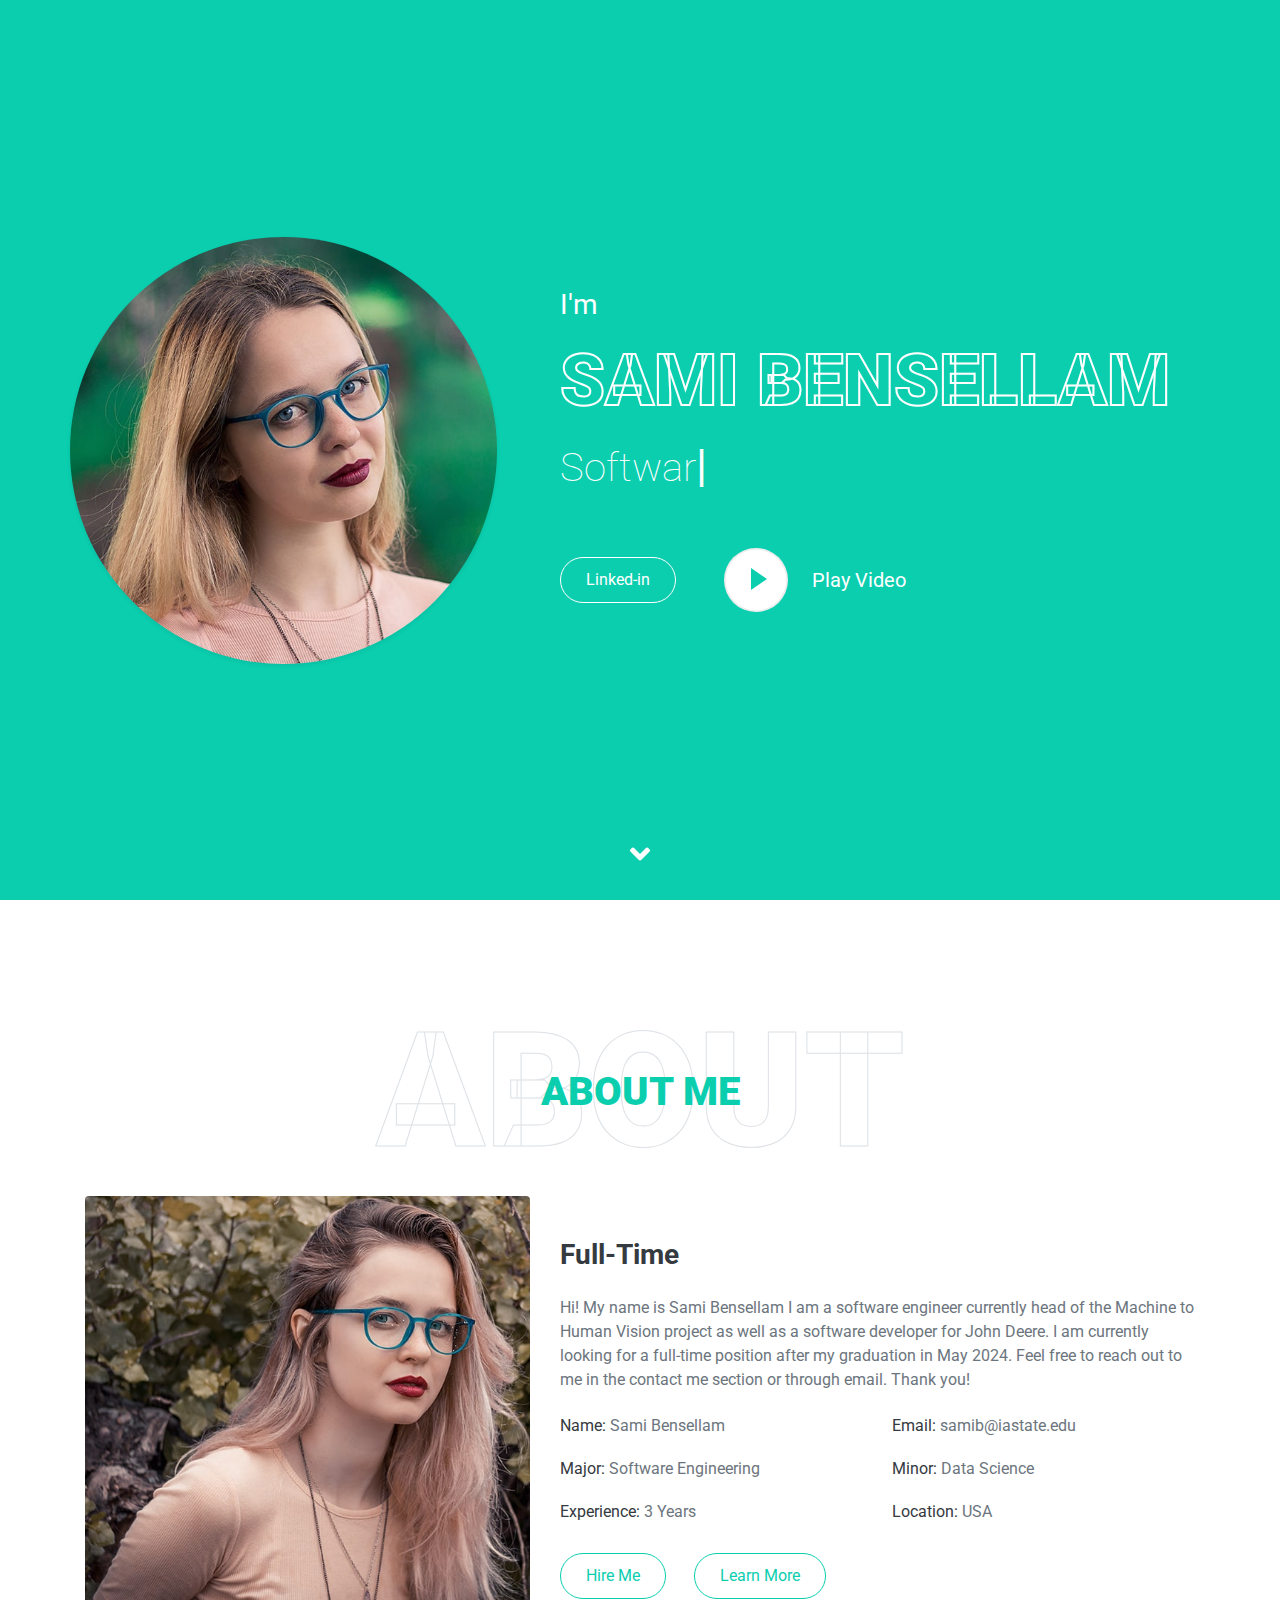
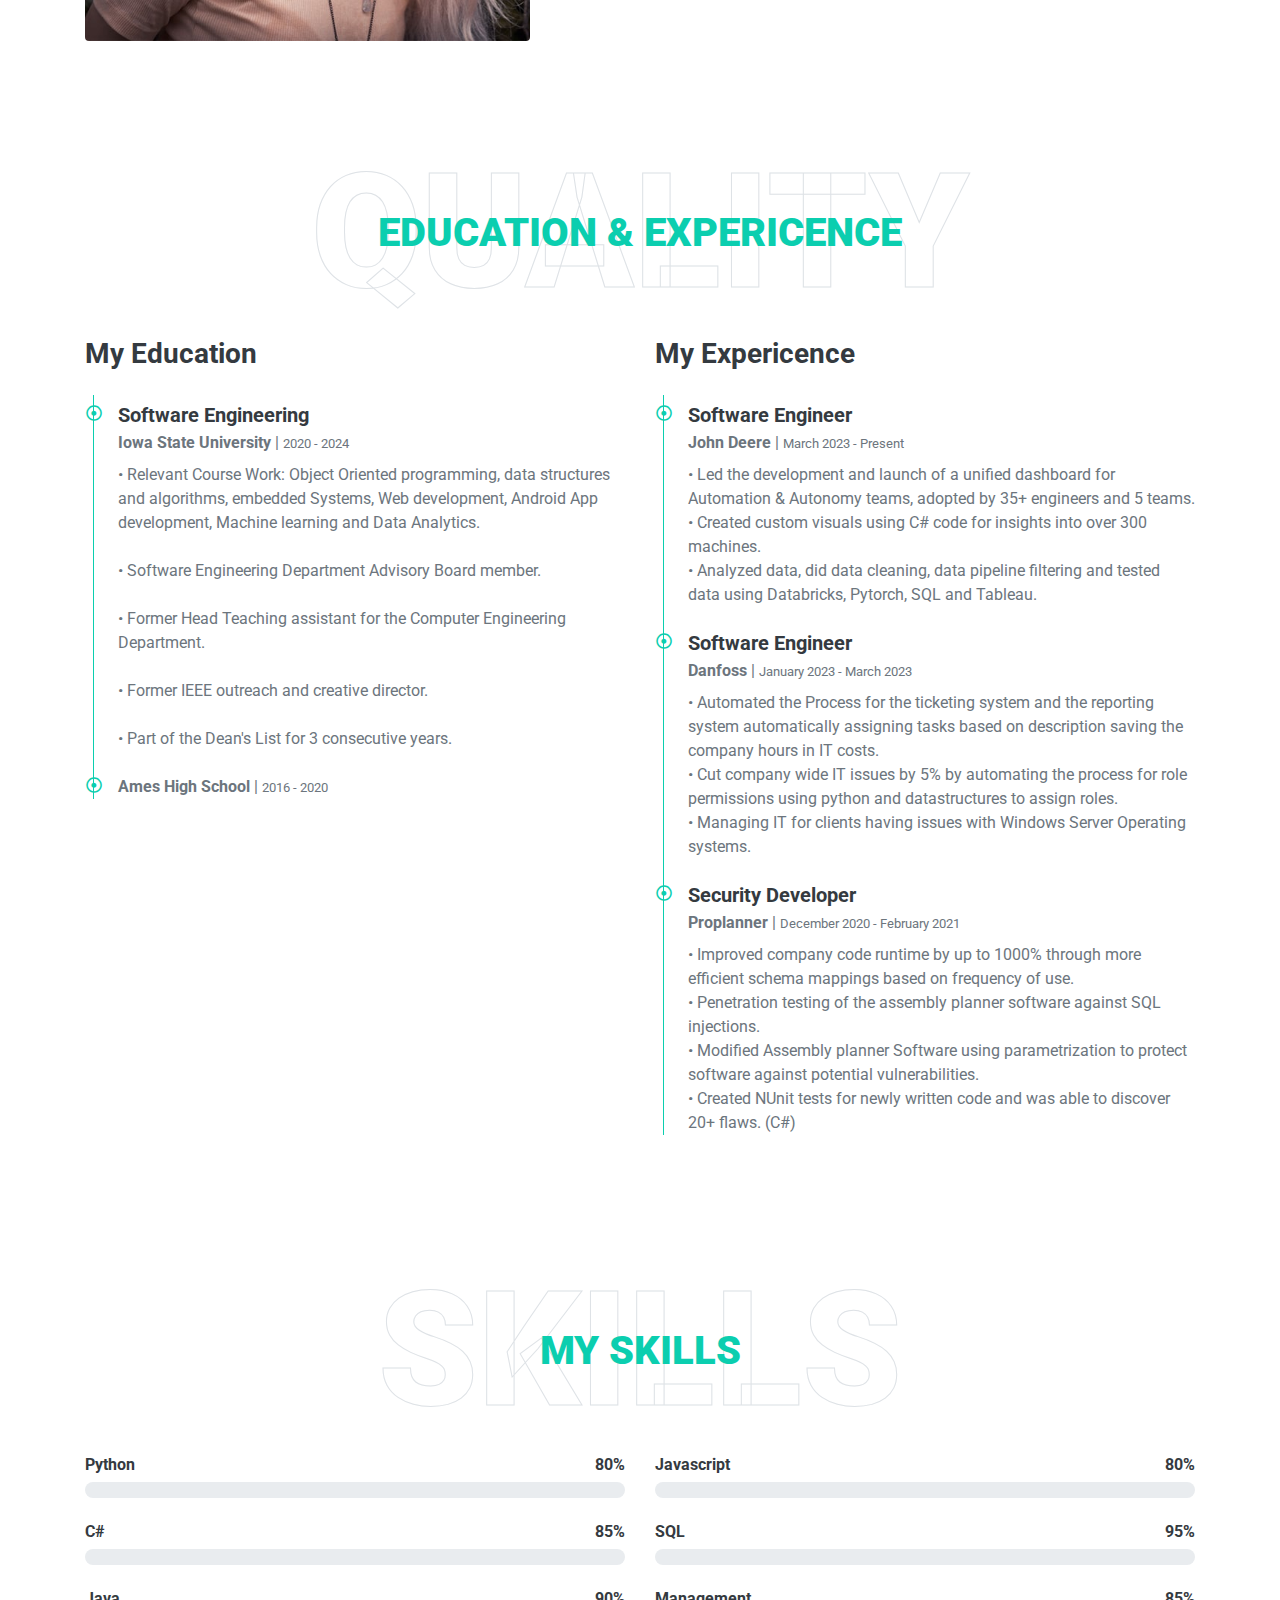
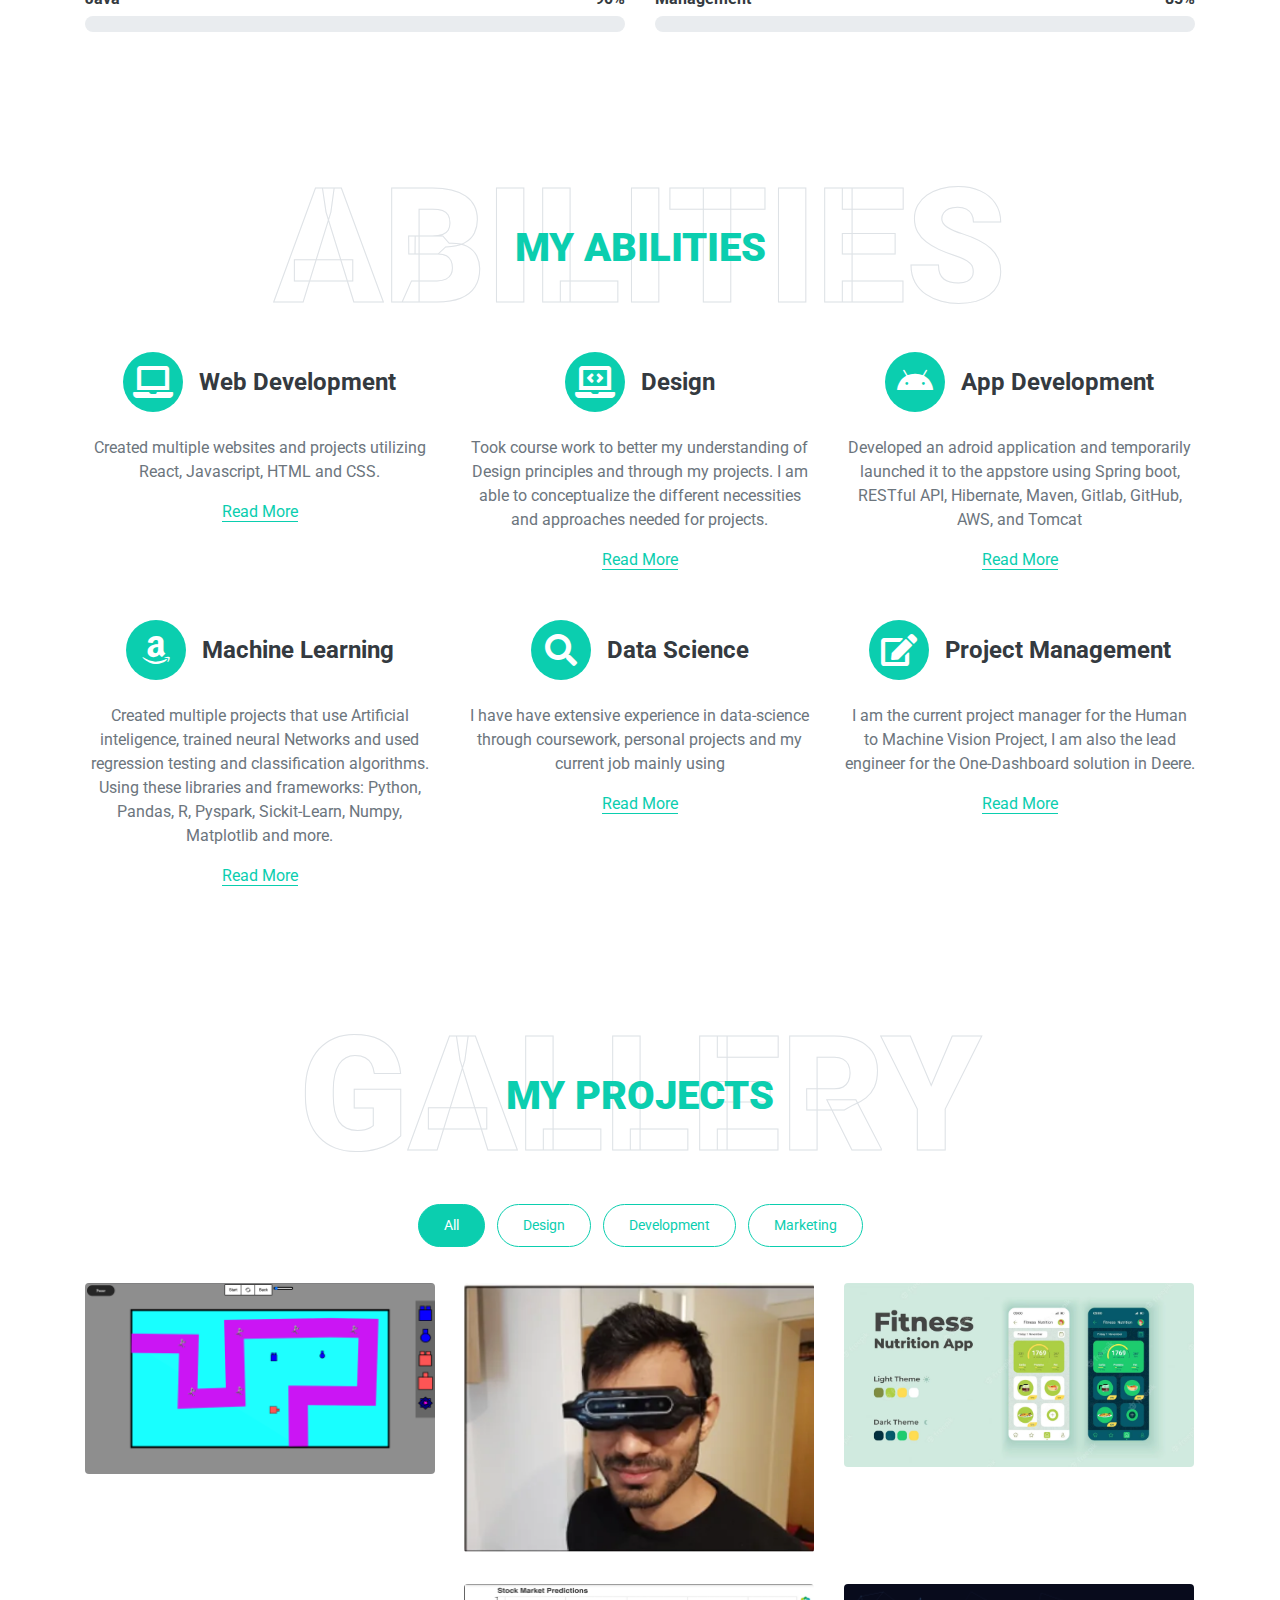
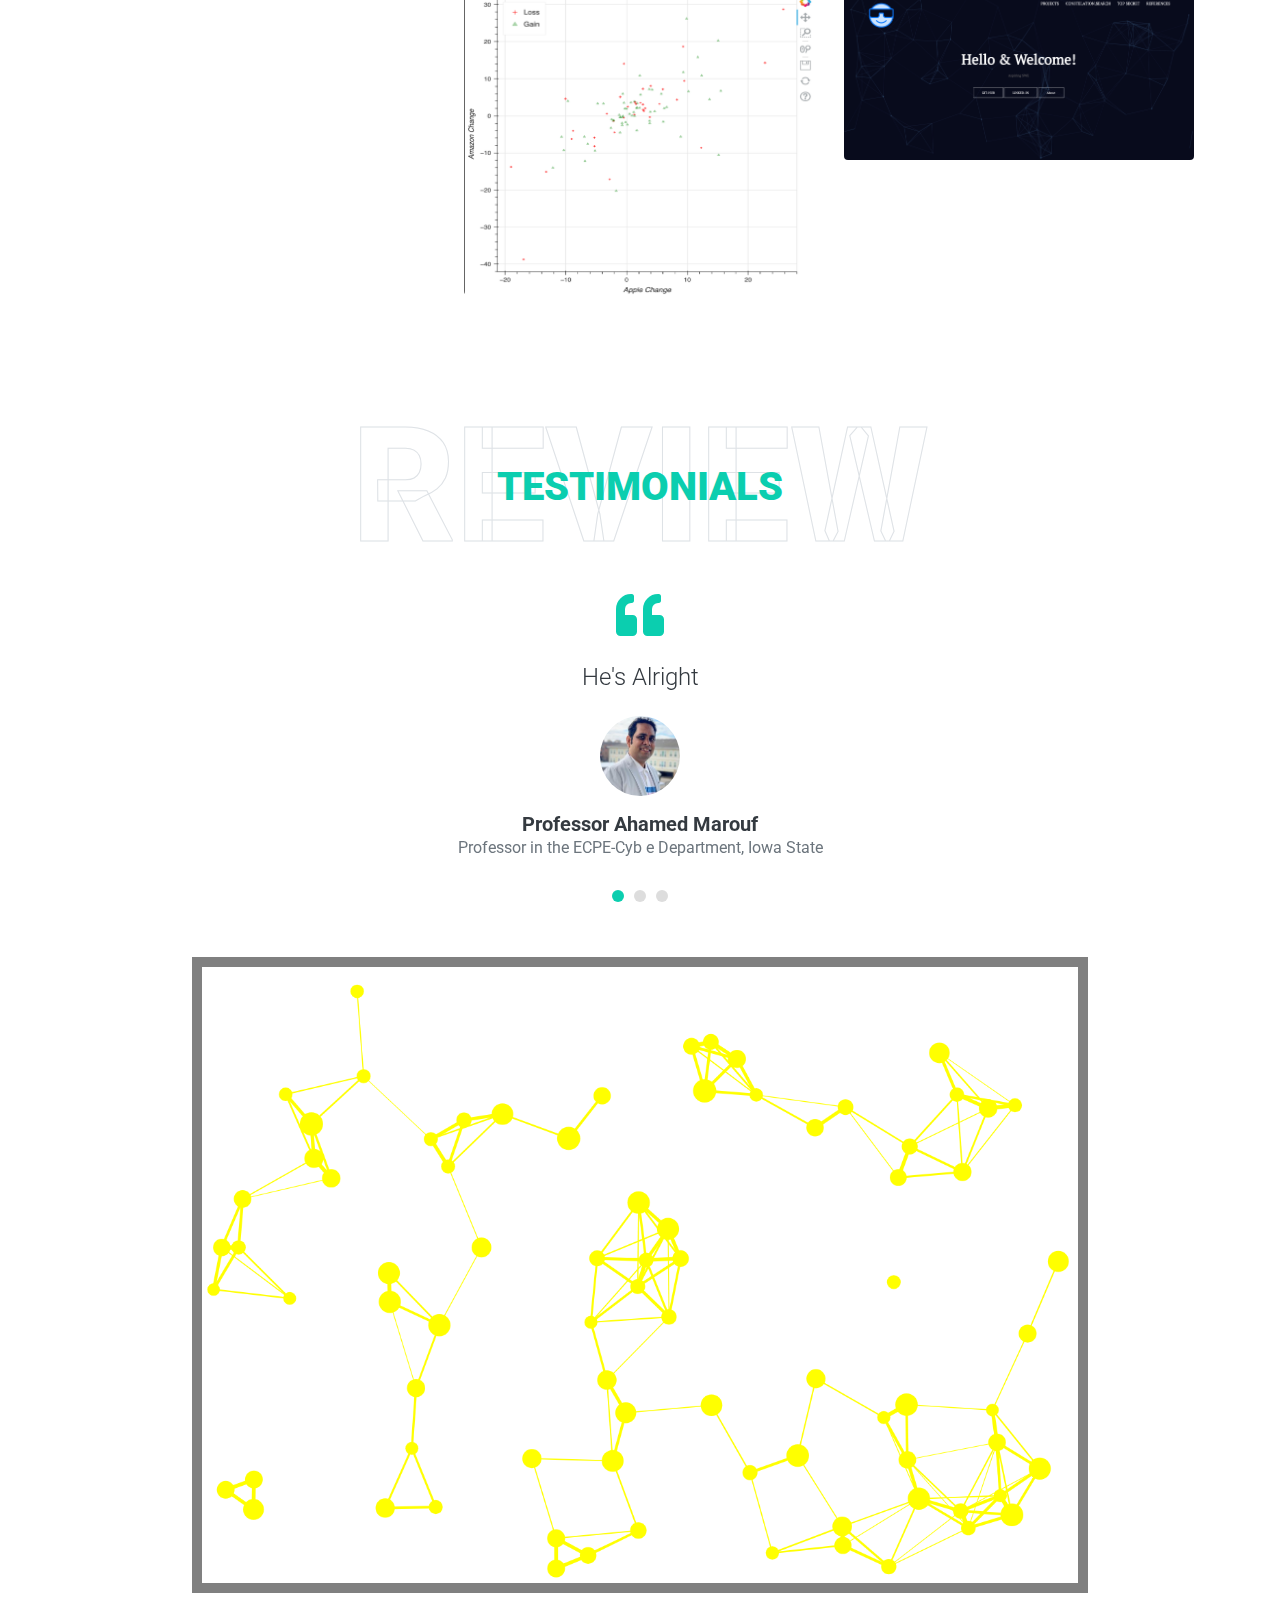
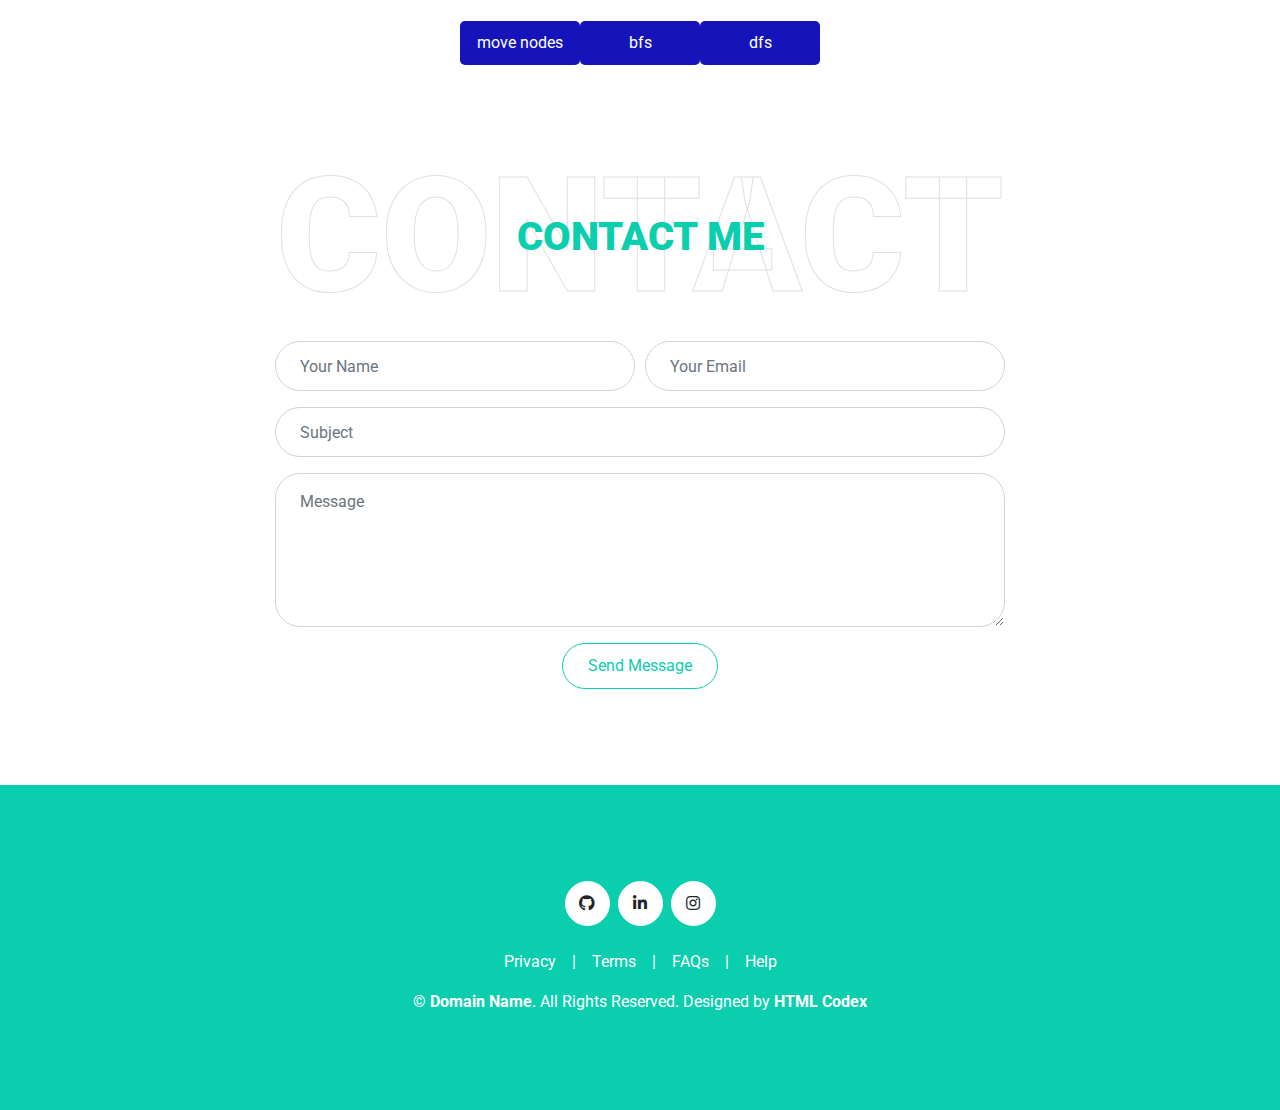
==== index.html @ 3d9271d9 "fixing a bug" ====
<!DOCTYPE html>
<html lang="en">

<head>
    <meta charset="utf-8">
    <title>Sami</title>
    <meta content="width=device-width, initial-scale=1.0" name="viewport">
    <meta content="Free HTML Templates" name="keywords">
    <meta content="Free HTML Templates" name="description">

    <!-- Favicon -->
    <link href="img/favicon.ico" rel="icon">

    <!-- Google Web Fonts -->
    <link rel="preconnect" href="https://fonts.gstatic.com">
    <link href="https://fonts.googleapis.com/css2?family=Roboto:wght@300;400;500;700;900&display=swap" rel="stylesheet"> 

    <!-- Font Awesome -->
    <link href="https://cdnjs.cloudflare.com/ajax/libs/font-awesome/5.10.0/css/all.min.css" rel="stylesheet">

    <!-- Libraries Stylesheet -->
    <link href="lib/owlcarousel/assets/owl.carousel.min.css" rel="stylesheet">
    <link href="lib/lightbox/css/lightbox.min.css" rel="stylesheet">

    <!-- Customized Bootstrap Stylesheet -->
    <link href="css/style.css" rel="stylesheet">
    <link rel="stylesheet" href="search.css">


</head>

<body data-spy="scroll" data-target=".navbar" data-offset="51">
    <!-- Navbar Start -->
    <nav class="navbar fixed-top shadow-sm navbar-expand-lg bg-light navbar-light py-3 py-lg-0 px-lg-5">
        <a href="index.html" class="navbar-brand ml-lg-3">
            <h1 class="m-0 display-5"><span class="text-primary">Free</span>Folio</h1>
        </a>
        <button type="button" class="navbar-toggler" data-toggle="collapse" data-target="#navbarCollapse">
            <span class="navbar-toggler-icon"></span>
        </button>
        <div class="collapse navbar-collapse px-lg-3" id="navbarCollapse">
            <div class="navbar-nav m-auto py-0">
                <a href="#home" class="nav-item nav-link active">Home</a>
                <a href="#about" class="nav-item nav-link">About</a>
                <a href="#qualification" class="nav-item nav-link">Quality</a>
                <a href="#skill" class="nav-item nav-link">Skill</a>
                <a href="#service" class="nav-item nav-link">Service</a>
                <a href="#portfolio" class="nav-item nav-link">Portfolio</a>
                <a href="#testimonial" class="nav-item nav-link">Review</a>
                <a href="#blog" class="nav-item nav-link">Blog</a>
                <a href="#contact" class="nav-item nav-link">Contact</a>
            </div>
            <a href="" class="btn btn-outline-primary d-none d-lg-block">Hire Me</a>
        </div>
    </nav>
    <!-- Navbar End -->


    <!-- Video Modal Start -->
    <div class="modal fade" id="videoModal" tabindex="-1" role="dialog" aria-labelledby="exampleModalLabel" aria-hidden="true">
        <div class="modal-dialog" role="document">
            <div class="modal-content">
                <div class="modal-body">
                    <button type="button" class="close" data-dismiss="modal" aria-label="Close">
                        <span aria-hidden="true">&times;</span>
                    </button>        
                    <!-- 16:9 aspect ratio -->
                    <div class="embed-responsive embed-responsive-16by9">
                        <iframe class="embed-responsive-item" src="" id="video"  allowscriptaccess="always" allow="autoplay"></iframe>
                    </div>
                </div>
            </div>
        </div>
    </div>
    <!-- Video Modal End -->


    <!-- Header Start -->
    <div class="container-fluid bg-primary d-flex align-items-center mb-5 py-5" id="home" style="min-height: 100vh;">
        <div class="container">
            <div class="row align-items-center">
                <div class="col-lg-5 px-5 pl-lg-0 pb-5 pb-lg-0">
                    <img class="img-fluid w-100 rounded-circle shadow-sm" src="img/profile.jpg" alt="">
                </div>
                <div class="col-lg-7 text-center text-lg-left">
                    <h3 class="text-white font-weight-normal mb-3">I'm</h3>
                    <h1 class="display-3 text-uppercase text-primary mb-2" style="-webkit-text-stroke: 2px #ffffff;">Sami Bensellam</h1>
                    <h1 class="typed-text-output d-inline font-weight-lighter text-white"></h1>
                    <div class="typed-text d-none">Software Engineer, Data Scientist, Full-Stack Developer, Team Leader, App Developer, Web Developer</div>
                    <div class="d-flex align-items-center justify-content-center justify-content-lg-start pt-5">
                        <a href="" class="btn btn-outline-light mr-5">Linked-in</a>
                        <button type="button" class="btn-play" data-toggle="modal"
                            data-src="https://www.youtube.com/embed/DWRcNpR6Kdc" data-target="#videoModal">
                            <span></span>
                        </button>
                        <h5 class="font-weight-normal text-white m-0 ml-4 d-none d-sm-block">Play Video</h5>
                    </div>
                </div>
            </div>
        </div>
    </div>
    <!-- Header End -->


    <!-- About Start -->
    <div class="container-fluid py-5" id="about">
        <div class="container">
            <div class="position-relative d-flex align-items-center justify-content-center">
                <h1 class="display-1 text-uppercase text-white" style="-webkit-text-stroke: 1px #dee2e6;">About</h1>
                <h1 class="position-absolute text-uppercase text-primary">About Me</h1>
            </div>
            <div class="row align-items-center">
                <div class="col-lg-5 pb-4 pb-lg-0">
                    <img class="img-fluid rounded w-100" src="img/about.jpg" alt="">
                </div>
                <div class="col-lg-7">
                    <h3 class="mb-4">Full-Time </h3>
                    <p>Hi! My name is Sami Bensellam I am a software engineer currently head of the Machine to Human Vision project as well as a software developer for John Deere. I am currently looking for a full-time position after my graduation in May 2024. Feel free to reach out to me in the contact me section or through email. Thank you!</p>
                    <div class="row mb-3">
                        <div class="col-sm-6 py-2"><h6>Name: <span class="text-secondary">Sami Bensellam</span></h6></div>
                        <div class="col-sm-6 py-2"><h6>Email: <span class="text-secondary">samib@iastate.edu</span></h6></div>
                        <div class="col-sm-6 py-2"><h6>Major: <span class="text-secondary">Software Engineering</span></h6></div>
                        <div class="col-sm-6 py-2"><h6>Minor: <span class="text-secondary">Data Science</span></h6></div>
                        <div class="col-sm-6 py-2"><h6>Experience: <span class="text-secondary">3 Years</span></h6></div>
                        <div class="col-sm-6 py-2"><h6>Location: <span class="text-secondary">USA</span></h6></div>
                    </div>
                    <a href="" class="btn btn-outline-primary mr-4">Hire Me</a>
                    <a href="" class="btn btn-outline-primary">Learn More</a>
                </div>
            </div>
        </div>
    </div>
    <!-- About End -->


    <!-- Qualification Start -->
    <div class="container-fluid py-5" id="qualification">
        <div class="container">
            <div class="position-relative d-flex align-items-center justify-content-center">
                <h1 class="display-1 text-uppercase text-white" style="-webkit-text-stroke: 1px #dee2e6;">Quality</h1>
                <h1 class="position-absolute text-uppercase text-primary">Education & Expericence</h1>
            </div>
            <div class="row align-content-start">
                <div class="col-lg-6">
                    <h3 class="mb-4">My Education</h3>
                    <div class="border-left border-primary pt-2 pl-4 ml-2">
                        <div class="position-relative mb-4">
                            <i class="far fa-dot-circle text-primary position-absolute" style="top: 2px; left: -32px;"></i>
                            <h5 class="font-weight-bold mb-1">Software Engineering</h5>
                            <p class="mb-2"><strong>Iowa State University</strong> | <small>2020 - 2024</small></p>
                            <p>• Relevant Course Work:  Object Oriented programming, data structures and algorithms, embedded Systems, Web development, Android App development, Machine learning and Data Analytics.
                                <br><br>• Software Engineering Department Advisory Board member.
                                <br><br>• Former Head Teaching assistant for the Computer Engineering Department.
                                <br><br>• Former IEEE outreach and creative director.
                                <br><br>• Part of the Dean's List for 3 consecutive years.
                            </p>
                        </div>
<!--                        <div class="position-relative mb-4">-->
<!--                            <i class="far fa-dot-circle text-primary position-absolute" style="top: 2px; left: -32px;"> * </i>-->
<!--                            <h5 class="font-weight-bold mb-1"> *</h5>-->
<!--                            <p class="mb-2"><strong></strong> * <small></small></p>-->
<!--                            <p>Tempor eos dolore amet tempor dolor tempor. Dolore ea magna sit amet dolor eirmod. Eos ipsum est tempor dolor. Clita lorem kasd sed ea lorem diam ea lorem eirmod duo sit ipsum stet lorem diam</p>-->
<!--                        </div>-->
                        <div class="position-relative mb-4">
                            <i class="far fa-dot-circle text-primary position-absolute" style="top: 2px; left: -32px;"></i>
                            <h5 class="font-weight-bold mb-1"></h5>
                            <p class="mb-2"><strong>Ames High School</strong> | <small>2016 - 2020</small></p>
                        </div>
                    </div>
                </div>
                <div class="col-lg-6">
                    <h3 class="mb-4">My Expericence</h3>
                    <div class="border-left border-primary pt-2 pl-4 ml-2">
                        <div class="position-relative mb-4">
                            <i class="far fa-dot-circle text-primary position-absolute" style="top: 2px; left: -32px;"></i>
                            <h5 class="font-weight-bold mb-1">Software Engineer</h5>
                            <p class="mb-2"><strong>John Deere</strong> | <small>March 2023 - Present</small></p>
                            <p>• Led the development and launch of a unified dashboard for Automation & Autonomy teams, adopted by 35+ engineers and 5 teams.
                            <br>• Created custom visuals using C# code for insights into over 300 machines.
                            <br>• Analyzed data, did data cleaning, data pipeline filtering and tested data using Databricks, Pytorch, SQL and Tableau.</p>
                        </div>
                        <div class="position-relative mb-4">
                            <i class="far fa-dot-circle text-primary position-absolute" style="top: 2px; left: -32px;"></i>
                            <h5 class="font-weight-bold mb-1">Software Engineer</h5>
                            <p class="mb-2"><strong>Danfoss</strong> | <small>January 2023 - March 2023</small></p>
                             <p> • Automated the Process for the ticketing system and the reporting system automatically assigning tasks based on description saving the company hours in IT costs.
                            <br> • Cut company wide IT issues by 5% by automating the process for role permissions using python and datastructures to assign roles.
                            <br> • Managing IT for clients having issues with Windows Server Operating systems.</p>
                        </div>
                        <div class="position-relative mb-4">
                            <i class="far fa-dot-circle text-primary position-absolute" style="top: 2px; left: -32px;"></i>
                            <h5 class="font-weight-bold mb-1">Security Developer</h5>
                            <p class="mb-2"><strong>Proplanner</strong> | <small>December 2020 - February 2021</small></p>
                            <p>• Improved company code runtime by up to 1000% through more efficient schema mappings based on frequency of use.
                            <br>• Penetration testing of the assembly planner software against SQL injections.
                            <br>• Modified Assembly planner Software using parametrization to protect software against potential vulnerabilities.
                            <br>• Created NUnit tests for newly written code and was able to discover 20+ flaws. (C#)</p>
                        </div>
                    </div>
                </div>
            </div>
        </div>
    </div>
    <!-- Qualification End -->


    <!-- Skill Start -->
    <div class="container-fluid py-5" id="skill">
        <div class="container">
            <div class="position-relative d-flex align-items-center justify-content-center">
                <h1 class="display-1 text-uppercase text-white" style="-webkit-text-stroke: 1px #dee2e6;">Skills</h1>
                <h1 class="position-absolute text-uppercase text-primary">My Skills</h1>
            </div>
            <div class="row align-items-center">
                <div class="col-md-6">
                    <div class="skill mb-4">
                        <div class="d-flex justify-content-between">
                            <h6 class="font-weight-bold">Python</h6>
                            <h6 class="font-weight-bold">80%</h6>
                        </div>
                        <div class="progress">
                            <div class="progress-bar bg-primary" role="progressbar" aria-valuenow="70" aria-valuemin="0" aria-valuemax="100"></div>
                        </div>
                    </div>
                    <div class="skill mb-4">
                        <div class="d-flex justify-content-between">
                            <h6 class="font-weight-bold">C#</h6>
                            <h6 class="font-weight-bold">85%</h6>
                        </div>
                        <div class="progress">
                            <div class="progress-bar bg-warning" role="progressbar" aria-valuenow="85" aria-valuemin="0" aria-valuemax="100"></div>
                        </div>
                    </div>
                    <div class="skill mb-4">
                        <div class="d-flex justify-content-between">
                            <h6 class="font-weight-bold">Java</h6>
                            <h6 class="font-weight-bold">90%</h6>
                        </div>
                        <div class="progress">
                            <div class="progress-bar bg-danger" role="progressbar" aria-valuenow="90" aria-valuemin="0" aria-valuemax="100"></div>
                        </div>
                    </div>
                </div>
                <div class="col-md-6">
                    <div class="skill mb-4">
                        <div class="d-flex justify-content-between">
                            <h6 class="font-weight-bold">Javascript</h6>
                            <h6 class="font-weight-bold">80%</h6>
                        </div>
                        <div class="progress">
                            <div class="progress-bar bg-danger" role="progressbar" aria-valuenow="80" aria-valuemin="0" aria-valuemax="100"></div>
                        </div>
                    </div>
                    <div class="skill mb-4">
                        <div class="d-flex justify-content-between">
                            <h6 class="font-weight-bold">SQL</h6>
                            <h6 class="font-weight-bold">95%</h6>
                        </div>
                        <div class="progress">
                            <div class="progress-bar bg-dark" role="progressbar" aria-valuenow="95" aria-valuemin="0" aria-valuemax="100"></div>
                        </div>
                    </div>
                    <div class="skill mb-4">
                        <div class="d-flex justify-content-between">
                            <h6 class="font-weight-bold">Management</h6>
                            <h6 class="font-weight-bold">85%</h6>
                        </div>
                        <div class="progress">
                            <div class="progress-bar bg-info" role="progressbar" aria-valuenow="85" aria-valuemin="0" aria-valuemax="100"></div>
                        </div>
                    </div>
                </div>
            </div>
        </div>
    </div>
    <!-- Skill End -->


    <!-- Services Start -->
    <div class="container-fluid pt-5" id="service">
        <div class="container">
            <div class="position-relative d-flex align-items-center justify-content-center">
                <h1 class="display-1 text-uppercase text-white" style="-webkit-text-stroke: 1px #dee2e6;">Abilities</h1>
                <h1 class="position-absolute text-uppercase text-primary">My Abilities</h1>
            </div>
            <div class="row pb-3">
                <div class="col-lg-4 col-md-6 text-center mb-5">
                    <div class="d-flex align-items-center justify-content-center mb-4">
                        <i class="fa fa-2x fa-laptop service-icon bg-primary text-white mr-3"></i>
                        <h4 class="font-weight-bold m-0">Web Development</h4>
                    </div>
                    <p>Created multiple websites and projects utilizing React, Javascript, HTML and CSS. </p>
                    <a class="border-bottom border-primary text-decoration-none" href="">Read More</a>
                </div>
                <div class="col-lg-4 col-md-6 text-center mb-5">
                    <div class="d-flex align-items-center justify-content-center mb-4">
                        <i class="fa fa-2x fa-laptop-code service-icon bg-primary text-white mr-3"></i>
                        <h4 class="font-weight-bold m-0">Design</h4>
                    </div>
                    <p>Took course work to better my understanding of Design principles and through my projects. I am able to conceptualize the different necessities and approaches needed for projects.</p>
                    <a class="border-bottom border-primary text-decoration-none" href="">Read More</a>
                </div>
                <div class="col-lg-4 col-md-6 text-center mb-5">
                    <div class="d-flex align-items-center justify-content-center mb-4">
                        <i class="fab fa-2x fa-android service-icon bg-primary text-white mr-3"></i>
                        <h4 class="font-weight-bold m-0">App Development</h4>
                    </div>
                    <p>Developed an adroid application and temporarily launched it to the appstore using Spring boot, RESTful API, Hibernate, Maven, Gitlab, GitHub, AWS, and Tomcat</p>
                    <a class="border-bottom border-primary text-decoration-none" href="">Read More</a>
                </div>
                <div class="col-lg-4 col-md-6 text-center mb-5">
                    <div class="d-flex align-items-center justify-content-center mb-4">
                        <i class="fab fa-2x fa-amazon service-icon bg-primary text-white mr-3"></i>
                        <h4 class="font-weight-bold m-0">Machine Learning</h4>
                    </div>
                    <p>Created multiple projects that use Artificial inteligence, trained neural Networks and used regression testing and classification algorithms. Using these libraries and frameworks: Python, Pandas, R, Pyspark, Sickit-Learn, Numpy, Matplotlib and more.</p>
                    <a class="border-bottom border-primary text-decoration-none" href="">Read More</a>
                </div>
                <div class="col-lg-4 col-md-6 text-center mb-5">
                    <div class="d-flex align-items-center justify-content-center mb-4">
                        <i class="fa fa-2x fa-search service-icon bg-primary text-white mr-3"></i>
                        <h4 class="font-weight-bold m-0">Data Science</h4>
                    </div>
                    <p>I have have extensive experience in data-science through coursework, personal projects and my current job mainly using </p>
                    <a class="border-bottom border-primary text-decoration-none" href="">Read More</a>
                </div>
                <div class="col-lg-4 col-md-6 text-center mb-5">
                    <div class="d-flex align-items-center justify-content-center mb-4">
                        <i class="fa fa-2x fa-edit service-icon bg-primary text-white mr-3"></i>
                        <h4 class="font-weight-bold m-0">Project Management</h4>
                    </div>
                    <p>I am the current project manager for the Human to Machine Vision Project, I am also the lead engineer for the One-Dashboard solution in Deere.</p>
                    <a class="border-bottom border-primary text-decoration-none" href="">Read More</a>
                </div>
            </div>
        </div>
    </div>
    <!-- Services End -->


    <!-- Portfolio Start -->
    <div class="container-fluid pt-5 pb-3" id="portfolio">
        <div class="container">
            <div class="position-relative d-flex align-items-center justify-content-center">
                <h1 class="display-1 text-uppercase text-white" style="-webkit-text-stroke: 1px #dee2e6;">Gallery</h1>
                <h1 class="position-absolute text-uppercase text-primary">My Projects</h1>
            </div>
            <div class="row">
                <div class="col-12 text-center mb-2">
                    <ul class="list-inline mb-4" id="portfolio-flters">
                        <li class="btn btn-sm btn-outline-primary m-1 active"  data-filter="*">All</li>
                        <li class="btn btn-sm btn-outline-primary m-1" data-filter=".first">Design</li>
                        <li class="btn btn-sm btn-outline-primary m-1" data-filter=".second">Development</li>
                        <li class="btn btn-sm btn-outline-primary m-1" data-filter=".third">Marketing</li>
                    </ul>
                </div>
            </div>
            <div class="row portfolio-container">
                <div class="col-lg-4 col-md-6 mb-4 portfolio-item first">
                    <div class="position-relative overflow-hidden mb-2">
                        <img class="img-fluid rounded w-100" src="img/portfolio-1.jpg" alt="">
                        <div class="portfolio-btn bg-primary d-flex align-items-center justify-content-center">
                            <a href="img/portfolio-1.jpg" data-lightbox="portfolio">
                                <i class="fa fa-plus text-white" style="font-size: 60px;"></i>
                            </a>
                        </div>
                    </div>
                </div>
                <div class="col-lg-4 col-md-6 mb-4 portfolio-item second">
                    <div class="position-relative overflow-hidden mb-2">
                        <img class="img-fluid rounded w-100" src="img/portfolio-2.jpg" alt="">
                        <div class="portfolio-btn bg-primary d-flex align-items-center justify-content-center">
                            <a href="img/portfolio-2.jpg" data-lightbox="portfolio">
                                <i class="fa fa-plus text-white" style="font-size: 60px;"></i>
                            </a>
                        </div>
                    </div>
                </div>
                <div class="col-lg-4 col-md-6 mb-4 portfolio-item third">
                    <div class="position-relative overflow-hidden mb-2">
                        <img class="img-fluid rounded w-100" src="img/portfolio-3.jpg" alt="">
                        <div class="portfolio-btn bg-primary d-flex align-items-center justify-content-center">
                            <a href="img/portfolio-3.jpg" data-lightbox="portfolio">
                                <i class="fa fa-plus text-white" style="font-size: 60px;"></i>
                            </a>
                        </div>
                    </div>
                </div>
                <div class="col-lg-4 col-md-6 mb-4 portfolio-item first">
                    <div class="position-relative overflow-hidden mb-2">
                        <img class="img-fluid rounded w-100" src="img/portfolio-4.jpg" alt="">
                        <div class="portfolio-btn bg-primary d-flex align-items-center justify-content-center">
                            <a href="img/portfolio-4.jpg" data-lightbox="portfolio">
                                <i class="fa fa-plus text-white" style="font-size: 60px;"></i>
                            </a>
                        </div>
                    </div>
                </div>
                <div class="col-lg-4 col-md-6 mb-4 portfolio-item second">
                    <div class="position-relative overflow-hidden mb-2">
                        <img class="img-fluid rounded w-100" src="img/portfolio-5.jpg" alt="">
                        <div class="portfolio-btn bg-primary d-flex align-items-center justify-content-center">
                            <a href="img/portfolio-5.jpg" data-lightbox="portfolio">
                                <i class="fa fa-plus text-white" style="font-size: 60px;"></i>
                            </a>
                        </div>
                    </div>
                </div>
                <div class="col-lg-4 col-md-6 mb-4 portfolio-item third">
                    <div class="position-relative overflow-hidden mb-2">
                        <img class="img-fluid rounded w-100" src="img/portfolio-6.jpg" alt="">
                        <div class="portfolio-btn bg-primary d-flex align-items-center justify-content-center">
                            <a href="img/portfolio-6.jpg" data-lightbox="portfolio">
                                <i class="fa fa-plus text-white" style="font-size: 60px;"></i>
                            </a>
                        </div>
                    </div>
                </div>
            </div>
        </div>
    </div>
    <!-- Portfolio End -->


    <!-- Testimonial Start -->
    <div class="container-fluid py-5" id="testimonial">
        <div class="container">
            <div class="position-relative d-flex align-items-center justify-content-center">
                <h1 class="display-1 text-uppercase text-white" style="-webkit-text-stroke: 1px #dee2e6;">Review</h1>
                <h1 class="position-absolute text-uppercase text-primary">Testimonials</h1>
            </div>
            <div class="row justify-content-center">
                <div class="col-lg-8">
                    <div class="owl-carousel testimonial-carousel">
                        <div class="text-center">
                            <i class="fa fa-3x fa-quote-left text-primary mb-4"></i>
                            <h4 class="font-weight-light mb-4">He's Alright</h4>
                            <img class="img-fluid rounded-circle mx-auto mb-3" src="img/testimonial-1.jpg" style="width: 80px; height: 80px;">
                            <h5 class="font-weight-bold m-0">Professor Ahamed Marouf</h5>
                            <span>Professor in the ECPE-Cyb e Department, Iowa State</span>
                        </div>
                        <div class="text-center">
                            <i class="fa fa-3x fa-quote-left text-primary mb-4"></i>
                            <h4 class="font-weight-light mb-4">Weird Guy, Hire him though</h4>
                            <img class="img-fluid rounded-circle mx-auto mb-3" src="img/testimonial-2.jpg" style="width: 80px; height: 80px;">
                            <h5 class="font-weight-bold m-0">Mohammed Al-Araidah</h5>
                            <span>Friend</span>
                        </div>
                        <div class="text-center">
                            <i class="fa fa-3x fa-quote-left text-primary mb-4"></i>
                            <h4 class="font-weight-light mb-4">I love him, he's my son!</h4>
                            <img class="img-fluid rounded-circle mx-auto mb-3" src="img/testimonial-3.jpg" style="width: 80px; height: 80px;">
                            <h5 class="font-weight-bold m-0">Mom</h5>
                            <span>Mom</span>
                        </div>
                    </div>
                </div>
            </div>
        </div>
    </div>
    <!-- Testimonial End -->


    <!-- Blog Start -->
    <div  id="blog">
            <canvas id="canvasId"></canvas>
            <body>
            <div class="center">
                <button type = "button" class="button" onclick = "mode = 1">move nodes</button>
                <button type = "button" class="button" onclick = "mode = 2">bfs</button>
                <button type = "button" class="button" onclick = "mode = 3">dfs</button>
            </div>


    </div>
    <!-- Blog End -->


    <!-- Contact Start -->
    <div class="container-fluid py-5" id="contact">
        <div class="container">
            <div class="position-relative d-flex align-items-center justify-content-center">
                <h1 class="display-1 text-uppercase text-white" style="-webkit-text-stroke: 1px #dee2e6;">Contact</h1>
                <h1 class="position-absolute text-uppercase text-primary">Contact Me</h1>
            </div>
            <div class="row justify-content-center">
                <div class="col-lg-8">
                    <div class="contact-form text-center">
                        <div id="success"></div>
                        <form name="sentMessage" id="contactForm" novalidate="novalidate">
                            <div class="form-row">
                                <div class="control-group col-sm-6">
                                    <input type="text" class="form-control p-4" id="name" placeholder="Your Name"
                                        required="required" data-validation-required-message="Please enter your name" />
                                    <p class="help-block text-danger"></p>
                                </div>
                                <div class="control-group col-sm-6">
                                    <input type="email" class="form-control p-4" id="email" placeholder="Your Email"
                                        required="required" data-validation-required-message="Please enter your email" />
                                    <p class="help-block text-danger"></p>
                                </div>
                            </div>
                            <div class="control-group">
                                <input type="text" class="form-control p-4" id="subject" placeholder="Subject"
                                    required="required" data-validation-required-message="Please enter a subject" />
                                <p class="help-block text-danger"></p>
                            </div>
                            <div class="control-group">
                                <textarea class="form-control py-3 px-4" rows="5" id="message" placeholder="Message"
                                    required="required"
                                    data-validation-required-message="Please enter your message"></textarea>
                                <p class="help-block text-danger"></p>
                            </div>
                            <div>
                                <button class="btn btn-outline-primary" type="submit" id="sendMessageButton">Send
                                    Message</button>
                            </div>
                        </form>
                    </div>
                </div>
            </div>
        </div>
    </div>
    <!-- Contact End -->


    <!-- Footer Start -->
    <div class="container-fluid bg-primary text-white mt-5 py-5 px-sm-3 px-md-5">
        <div class="container text-center py-5">
            <div class="d-flex justify-content-center mb-4">
                <a class="btn btn-light btn-social mr-2" href="https://github.com/Sami-Bensellam"><i class="fab fa-github"></i></a>
                <a class="btn btn-light btn-social mr-2" href="https://www.linkedin.com/in/samibensellam/"><i class="fab fa-linkedin-in"></i></a>
                <a class="btn btn-light btn-social" href="#"><i class="fab fa-instagram"></i></a>
            </div>
            <div class="d-flex justify-content-center mb-3">
                <a class="text-white" href="#">Privacy</a>
                <span class="px-3">|</span>
                <a class="text-white" href="#">Terms</a>
                <span class="px-3">|</span>
                <a class="text-white" href="#">FAQs</a>
                <span class="px-3">|</span>
                <a class="text-white" href="#">Help</a>
            </div>
            <p class="m-0">&copy; <a class="text-white font-weight-bold" href="#">Domain Name</a>. All Rights Reserved. Designed by <a class="text-white font-weight-bold" href="https://htmlcodex.com">HTML Codex</a>
            </p>
        </div>
    </div>
    <!-- Footer End -->

    <!-- Scroll to Bottom -->
    <i class="fa fa-2x fa-angle-down text-white scroll-to-bottom"></i>

    <!-- Back to Top -->
    <a href="#" class="btn btn-outline-dark px-0 back-to-top"><i class="fa fa-angle-double-up"></i></a>


    <!-- JavaScript Libraries -->
    <script src="https://code.jquery.com/jquery-3.4.1.min.js"></script>
    <script src="https://stackpath.bootstrapcdn.com/bootstrap/4.4.1/js/bootstrap.bundle.min.js"></script>
    <script src="lib/typed/typed.min.js"></script>
    <script src="lib/easing/easing.min.js"></script>
    <script src="lib/waypoints/waypoints.min.js"></script>
    <script src="lib/owlcarousel/owl.carousel.min.js"></script>
    <script src="lib/isotope/isotope.pkgd.min.js"></script>
    <script src="lib/lightbox/js/lightbox.min.js"></script>

    <!-- Contact Javascript File -->
    <script src="mail/jqBootstrapValidation.min.js"></script>
    <script src="mail/contact.js"></script>

    <!-- Template Javascript -->
    <script src="js/main.js"></script>
    <script src="script.js"></script>

</body>

</html>
---- css/style.css ----
/******* Bootstrap Theming ********/
/*!
 * Bootstrap v4.5.3 (https://getbootstrap.com/)
 * Copyright 2011-2020 The Bootstrap Authors
 * Copyright 2011-2020 Twitter, Inc.
 * Licensed under MIT (https://github.com/twbs/bootstrap/blob/main/LICENSE)
 */
:root {
  --blue: #007bff;
  --indigo: #6610f2;
  --purple: #6f42c1;
  --pink: #e83e8c;
  --red: #dc3545;
  --orange: #fd7e14;
  --yellow: #ffc107;
  --green: #28a745;
  --teal: #20c997;
  --cyan: #17a2b8;
  --white: #fff;
  --gray: #6c757d;
  --gray-dark: #343a40;
  --primary: #0BCEAF;
  --secondary: #6c757d;
  --success: #28a745;
  --info: #17a2b8;
  --warning: #ffc107;
  --danger: #dc3545;
  --light: #ffffff;
  --dark: #343a40;
  --breakpoint-xs: 0;
  --breakpoint-sm: 576px;
  --breakpoint-md: 768px;
  --breakpoint-lg: 992px;
  --breakpoint-xl: 1200px;
  --font-family-sans-serif: "Roboto", sans-serif;
  --font-family-monospace: SFMono-Regular, Menlo, Monaco, Consolas, "Liberation Mono", "Courier New", monospace;
}

*,
*::before,
*::after {
  box-sizing: border-box;
}

html {
  font-family: sans-serif;
  line-height: 1.15;
  -webkit-text-size-adjust: 100%;
  -webkit-tap-highlight-color: rgba(0, 0, 0, 0);
}

article, aside, figcaption, figure, footer, header, hgroup, main, nav, section {
  display: block;
}

body {
  margin: 0;
  font-family: "Roboto", sans-serif;
  font-size: 1rem;
  font-weight: 400;
  line-height: 1.5;
  color: #6c757d;
  text-align: left;
  background-color: #ffffff;
}

[tabindex="-1"]:focus:not(:focus-visible) {
  outline: 0 !important;
}

hr {
  box-sizing: content-box;
  height: 0;
  overflow: visible;
}

h1, h2, h3, h4, h5, h6 {
  margin-top: 0;
  margin-bottom: 0.5rem;
}

p {
  margin-top: 0;
  margin-bottom: 1rem;
}

abbr[title],
abbr[data-original-title] {
  text-decoration: underline;
  text-decoration: underline dotted;
  cursor: help;
  border-bottom: 0;
  text-decoration-skip-ink: none;
}

address {
  margin-bottom: 1rem;
  font-style: normal;
  line-height: inherit;
}

ol,
ul,
dl {
  margin-top: 0;
  margin-bottom: 1rem;
}

ol ol,
ul ul,
ol ul,
ul ol {
  margin-bottom: 0;
}

dt {
  font-weight: 700;
}

dd {
  margin-bottom: .5rem;
  margin-left: 0;
}

blockquote {
  margin: 0 0 1rem;
}

b,
strong {
  font-weight: bolder;
}

small {
  font-size: 80%;
}

sub,
sup {
  position: relative;
  font-size: 75%;
  line-height: 0;
  vertical-align: baseline;
}

sub {
  bottom: -.25em;
}

sup {
  top: -.5em;
}

a {
  color: #0BCEAF;
  text-decoration: none;
  background-color: transparent;
}

a:hover {
  color: #078571;
  text-decoration: underline;
}

a:not([href]):not([class]) {
  color: inherit;
  text-decoration: none;
}

a:not([href]):not([class]):hover {
  color: inherit;
  text-decoration: none;
}

pre,
code,
kbd,
samp {
  font-family: SFMono-Regular, Menlo, Monaco, Consolas, "Liberation Mono", "Courier New", monospace;
  font-size: 1em;
}

pre {
  margin-top: 0;
  margin-bottom: 1rem;
  overflow: auto;
  -ms-overflow-style: scrollbar;
}

figure {
  margin: 0 0 1rem;
}

img {
  vertical-align: middle;
  border-style: none;
}

svg {
  overflow: hidden;
  vertical-align: middle;
}

table {
  border-collapse: collapse;
}

caption {
  padding-top: 0.75rem;
  padding-bottom: 0.75rem;
  color: #6c757d;
  text-align: left;
  caption-side: bottom;
}

th {
  text-align: inherit;
  text-align: -webkit-match-parent;
}

label {
  display: inline-block;
  margin-bottom: 0.5rem;
}

button {
  border-radius: 0;
}

button:focus {
  outline: 1px dotted;
  outline: 5px auto -webkit-focus-ring-color;
}

input,
button,
select,
optgroup,
textarea {
  margin: 0;
  font-family: inherit;
  font-size: inherit;
  line-height: inherit;
}

button,
input {
  overflow: visible;
}

button,
select {
  text-transform: none;
}

[role="button"] {
  cursor: pointer;
}

select {
  word-wrap: normal;
}

button,
[type="button"],
[type="reset"],
[type="submit"] {
  -webkit-appearance: button;
}

button:not(:disabled),
[type="button"]:not(:disabled),
[type="reset"]:not(:disabled),
[type="submit"]:not(:disabled) {
  cursor: pointer;
}

button::-moz-focus-inner,
[type="button"]::-moz-focus-inner,
[type="reset"]::-moz-focus-inner,
[type="submit"]::-moz-focus-inner {
  padding: 0;
  border-style: none;
}

input[type="radio"],
input[type="checkbox"] {
  box-sizing: border-box;
  padding: 0;
}

textarea {
  overflow: auto;
  resize: vertical;
}

fieldset {
  min-width: 0;
  padding: 0;
  margin: 0;
  border: 0;
}

legend {
  display: block;
  width: 100%;
  max-width: 100%;
  padding: 0;
  margin-bottom: .5rem;
  font-size: 1.5rem;
  line-height: inherit;
  color: inherit;
  white-space: normal;
}

@media (max-width: 1200px) {
  legend {
    font-size: calc(1.275rem + 0.3vw) ;
  }
}

progress {
  vertical-align: baseline;
}

[type="number"]::-webkit-inner-spin-button,
[type="number"]::-webkit-outer-spin-button {
  height: auto;
}

[type="search"] {
  outline-offset: -2px;
  -webkit-appearance: none;
}

[type="search"]::-webkit-search-decoration {
  -webkit-appearance: none;
}

::-webkit-file-upload-button {
  font: inherit;
  -webkit-appearance: button;
}

output {
  display: inline-block;
}

summary {
  display: list-item;
  cursor: pointer;
}

template {
  display: none;
}

[hidden] {
  display: none !important;
}

h1, h2, h3, h4, h5, h6,
.h1, .h2, .h3, .h4, .h5, .h6 {
  margin-bottom: 0.5rem;
  font-weight: 500;
  line-height: 1.2;
  color: #343a40;
}

h1, .h1 {
  font-size: 2.5rem;
}

@media (max-width: 1200px) {
  h1, .h1 {
    font-size: calc(1.375rem + 1.5vw) ;
  }
}

h2, .h2 {
  font-size: 2rem;
}

@media (max-width: 1200px) {
  h2, .h2 {
    font-size: calc(1.325rem + 0.9vw) ;
  }
}

h3, .h3 {
  font-size: 1.75rem;
}

@media (max-width: 1200px) {
  h3, .h3 {
    font-size: calc(1.3rem + 0.6vw) ;
  }
}

h4, .h4 {
  font-size: 1.5rem;
}

@media (max-width: 1200px) {
  h4, .h4 {
    font-size: calc(1.275rem + 0.3vw) ;
  }
}

h5, .h5 {
  font-size: 1.25rem;
}

h6, .h6 {
  font-size: 1rem;
}

.lead {
  font-size: 1.25rem;
  font-weight: 300;
}

.display-1 {
  font-size: 10rem;
  font-weight: 300;
  line-height: 1.2;
}

@media (max-width: 1200px) {
  .display-1 {
    font-size: calc(2.125rem + 10.5vw) ;
  }
}

.display-2 {
  font-size: 5.5rem;
  font-weight: 300;
  line-height: 1.2;
}

@media (max-width: 1200px) {
  .display-2 {
    font-size: calc(1.675rem + 5.1vw) ;
  }
}

.display-3 {
  font-size: 4.5rem;
  font-weight: 300;
  line-height: 1.2;
}

@media (max-width: 1200px) {
  .display-3 {
    font-size: calc(1.575rem + 3.9vw) ;
  }
}

.display-4 {
  font-size: 3.5rem;
  font-weight: 300;
  line-height: 1.2;
}

@media (max-width: 1200px) {
  .display-4 {
    font-size: calc(1.475rem + 2.7vw) ;
  }
}

hr {
  margin-top: 1rem;
  margin-bottom: 1rem;
  border: 0;
  border-top: 1px solid rgba(0, 0, 0, 0.1);
}

small,
.small {
  font-size: 80%;
  font-weight: 400;
}

mark,
.mark {
  padding: 0.2em;
  background-color: #fcf8e3;
}

.list-unstyled {
  padding-left: 0;
  list-style: none;
}

.list-inline {
  padding-left: 0;
  list-style: none;
}

.list-inline-item {
  display: inline-block;
}

.list-inline-item:not(:last-child) {
  margin-right: 0.5rem;
}

.initialism {
  font-size: 90%;
  text-transform: uppercase;
}

.blockquote {
  margin-bottom: 1rem;
  font-size: 1.25rem;
}

.blockquote-footer {
  display: block;
  font-size: 80%;
  color: #6c757d;
}

.blockquote-footer::before {
  content: "\2014\00A0";
}

.img-fluid {
  max-width: 100%;
  height: auto;
}

.img-thumbnail {
  padding: 0.25rem;
  background-color: #ffffff;
  border: 1px solid #dee2e6;
  border-radius: 0.25rem;
  max-width: 100%;
  height: auto;
}

.figure {
  display: inline-block;
}

.figure-img {
  margin-bottom: 0.5rem;
  line-height: 1;
}

.figure-caption {
  font-size: 90%;
  color: #6c757d;
}

code {
  font-size: 87.5%;
  color: #e83e8c;
  word-wrap: break-word;
}

a > code {
  color: inherit;
}

kbd {
  padding: 0.2rem 0.4rem;
  font-size: 87.5%;
  color: #fff;
  background-color: #212529;
  border-radius: 0.2rem;
}

kbd kbd {
  padding: 0;
  font-size: 100%;
  font-weight: 700;
}

pre {
  display: block;
  font-size: 87.5%;
  color: #212529;
}

pre code {
  font-size: inherit;
  color: inherit;
  word-break: normal;
}

.pre-scrollable {
  max-height: 340px;
  overflow-y: scroll;
}

.container,
.container-fluid,
.container-sm,
.container-md,
.container-lg,
.container-xl {
  width: 100%;
  padding-right: 15px;
  padding-left: 15px;
  margin-right: auto;
  margin-left: auto;
}

@media (min-width: 576px) {
  .container, .container-sm {
    max-width: 540px;
  }
}

@media (min-width: 768px) {
  .container, .container-sm, .container-md {
    max-width: 720px;
  }
}

@media (min-width: 992px) {
  .container, .container-sm, .container-md, .container-lg {
    max-width: 960px;
  }
}

@media (min-width: 1200px) {
  .container, .container-sm, .container-md, .container-lg, .container-xl {
    max-width: 1140px;
  }
}

.row {
  display: flex;
  flex-wrap: wrap;
  margin-right: -15px;
  margin-left: -15px;
}

.no-gutters {
  margin-right: 0;
  margin-left: 0;
}

.no-gutters > .col,
.no-gutters > [class*="col-"] {
  padding-right: 0;
  padding-left: 0;
}

.col-1, .col-2, .col-3, .col-4, .col-5, .col-6, .col-7, .col-8, .col-9, .col-10, .col-11, .col-12, .col,
.col-auto, .col-sm-1, .col-sm-2, .col-sm-3, .col-sm-4, .col-sm-5, .col-sm-6, .col-sm-7, .col-sm-8, .col-sm-9, .col-sm-10, .col-sm-11, .col-sm-12, .col-sm,
.col-sm-auto, .col-md-1, .col-md-2, .col-md-3, .col-md-4, .col-md-5, .col-md-6, .col-md-7, .col-md-8, .col-md-9, .col-md-10, .col-md-11, .col-md-12, .col-md,
.col-md-auto, .col-lg-1, .col-lg-2, .col-lg-3, .col-lg-4, .col-lg-5, .col-lg-6, .col-lg-7, .col-lg-8, .col-lg-9, .col-lg-10, .col-lg-11, .col-lg-12, .col-lg,
.col-lg-auto, .col-xl-1, .col-xl-2, .col-xl-3, .col-xl-4, .col-xl-5, .col-xl-6, .col-xl-7, .col-xl-8, .col-xl-9, .col-xl-10, .col-xl-11, .col-xl-12, .col-xl,
.col-xl-auto {
  position: relative;
  width: 100%;
  padding-right: 15px;
  padding-left: 15px;
}

.col {
  flex-basis: 0;
  flex-grow: 1;
  max-width: 100%;
}

.row-cols-1 > * {
  flex: 0 0 100%;
  max-width: 100%;
}

.row-cols-2 > * {
  flex: 0 0 50%;
  max-width: 50%;
}

.row-cols-3 > * {
  flex: 0 0 33.33333%;
  max-width: 33.33333%;
}

.row-cols-4 > * {
  flex: 0 0 25%;
  max-width: 25%;
}

.row-cols-5 > * {
  flex: 0 0 20%;
  max-width: 20%;
}

.row-cols-6 > * {
  flex: 0 0 16.66667%;
  max-width: 16.66667%;
}

.col-auto {
  flex: 0 0 auto;
  width: auto;
  max-width: 100%;
}

.col-1 {
  flex: 0 0 8.33333%;
  max-width: 8.33333%;
}

.col-2 {
  flex: 0 0 16.66667%;
  max-width: 16.66667%;
}

.col-3 {
  flex: 0 0 25%;
  max-width: 25%;
}

.col-4 {
  flex: 0 0 33.33333%;
  max-width: 33.33333%;
}

.col-5 {
  flex: 0 0 41.66667%;
  max-width: 41.66667%;
}

.col-6 {
  flex: 0 0 50%;
  max-width: 50%;
}

.col-7 {
  flex: 0 0 58.33333%;
  max-width: 58.33333%;
}

.col-8 {
  flex: 0 0 66.66667%;
  max-width: 66.66667%;
}

.col-9 {
  flex: 0 0 75%;
  max-width: 75%;
}

.col-10 {
  flex: 0 0 83.33333%;
  max-width: 83.33333%;
}

.col-11 {
  flex: 0 0 91.66667%;
  max-width: 91.66667%;
}

.col-12 {
  flex: 0 0 100%;
  max-width: 100%;
}

.order-first {
  order: -1;
}

.order-last {
  order: 13;
}

.order-0 {
  order: 0;
}

.order-1 {
  order: 1;
}

.order-2 {
  order: 2;
}

.order-3 {
  order: 3;
}

.order-4 {
  order: 4;
}

.order-5 {
  order: 5;
}

.order-6 {
  order: 6;
}

.order-7 {
  order: 7;
}

.order-8 {
  order: 8;
}

.order-9 {
  order: 9;
}

.order-10 {
  order: 10;
}

.order-11 {
  order: 11;
}

.order-12 {
  order: 12;
}

.offset-1 {
  margin-left: 8.33333%;
}

.offset-2 {
  margin-left: 16.66667%;
}

.offset-3 {
  margin-left: 25%;
}

.offset-4 {
  margin-left: 33.33333%;
}

.offset-5 {
  margin-left: 41.66667%;
}

.offset-6 {
  margin-left: 50%;
}

.offset-7 {
  margin-left: 58.33333%;
}

.offset-8 {
  margin-left: 66.66667%;
}

.offset-9 {
  margin-left: 75%;
}

.offset-10 {
  margin-left: 83.33333%;
}

.offset-11 {
  margin-left: 91.66667%;
}

@media (min-width: 576px) {
  .col-sm {
    flex-basis: 0;
    flex-grow: 1;
    max-width: 100%;
  }
  .row-cols-sm-1 > * {
    flex: 0 0 100%;
    max-width: 100%;
  }
  .row-cols-sm-2 > * {
    flex: 0 0 50%;
    max-width: 50%;
  }
  .row-cols-sm-3 > * {
    flex: 0 0 33.33333%;
    max-width: 33.33333%;
  }
  .row-cols-sm-4 > * {
    flex: 0 0 25%;
    max-width: 25%;
  }
  .row-cols-sm-5 > * {
    flex: 0 0 20%;
    max-width: 20%;
  }
  .row-cols-sm-6 > * {
    flex: 0 0 16.66667%;
    max-width: 16.66667%;
  }
  .col-sm-auto {
    flex: 0 0 auto;
    width: auto;
    max-width: 100%;
  }
  .col-sm-1 {
    flex: 0 0 8.33333%;
    max-width: 8.33333%;
  }
  .col-sm-2 {
    flex: 0 0 16.66667%;
    max-width: 16.66667%;
  }
  .col-sm-3 {
    flex: 0 0 25%;
    max-width: 25%;
  }
  .col-sm-4 {
    flex: 0 0 33.33333%;
    max-width: 33.33333%;
  }
  .col-sm-5 {
    flex: 0 0 41.66667%;
    max-width: 41.66667%;
  }
  .col-sm-6 {
    flex: 0 0 50%;
    max-width: 50%;
  }
  .col-sm-7 {
    flex: 0 0 58.33333%;
    max-width: 58.33333%;
  }
  .col-sm-8 {
    flex: 0 0 66.66667%;
    max-width: 66.66667%;
  }
  .col-sm-9 {
    flex: 0 0 75%;
    max-width: 75%;
  }
  .col-sm-10 {
    flex: 0 0 83.33333%;
    max-width: 83.33333%;
  }
  .col-sm-11 {
    flex: 0 0 91.66667%;
    max-width: 91.66667%;
  }
  .col-sm-12 {
    flex: 0 0 100%;
    max-width: 100%;
  }
  .order-sm-first {
    order: -1;
  }
  .order-sm-last {
    order: 13;
  }
  .order-sm-0 {
    order: 0;
  }
  .order-sm-1 {
    order: 1;
  }
  .order-sm-2 {
    order: 2;
  }
  .order-sm-3 {
    order: 3;
  }
  .order-sm-4 {
    order: 4;
  }
  .order-sm-5 {
    order: 5;
  }
  .order-sm-6 {
    order: 6;
  }
  .order-sm-7 {
    order: 7;
  }
  .order-sm-8 {
    order: 8;
  }
  .order-sm-9 {
    order: 9;
  }
  .order-sm-10 {
    order: 10;
  }
  .order-sm-11 {
    order: 11;
  }
  .order-sm-12 {
    order: 12;
  }
  .offset-sm-0 {
    margin-left: 0;
  }
  .offset-sm-1 {
    margin-left: 8.33333%;
  }
  .offset-sm-2 {
    margin-left: 16.66667%;
  }
  .offset-sm-3 {
    margin-left: 25%;
  }
  .offset-sm-4 {
    margin-left: 33.33333%;
  }
  .offset-sm-5 {
    margin-left: 41.66667%;
  }
  .offset-sm-6 {
    margin-left: 50%;
  }
  .offset-sm-7 {
    margin-left: 58.33333%;
  }
  .offset-sm-8 {
    margin-left: 66.66667%;
  }
  .offset-sm-9 {
    margin-left: 75%;
  }
  .offset-sm-10 {
    margin-left: 83.33333%;
  }
  .offset-sm-11 {
    margin-left: 91.66667%;
  }
}

@media (min-width: 768px) {
  .col-md {
    flex-basis: 0;
    flex-grow: 1;
    max-width: 100%;
  }
  .row-cols-md-1 > * {
    flex: 0 0 100%;
    max-width: 100%;
  }
  .row-cols-md-2 > * {
    flex: 0 0 50%;
    max-width: 50%;
  }
  .row-cols-md-3 > * {
    flex: 0 0 33.33333%;
    max-width: 33.33333%;
  }
  .row-cols-md-4 > * {
    flex: 0 0 25%;
    max-width: 25%;
  }
  .row-cols-md-5 > * {
    flex: 0 0 20%;
    max-width: 20%;
  }
  .row-cols-md-6 > * {
    flex: 0 0 16.66667%;
    max-width: 16.66667%;
  }
  .col-md-auto {
    flex: 0 0 auto;
    width: auto;
    max-width: 100%;
  }
  .col-md-1 {
    flex: 0 0 8.33333%;
    max-width: 8.33333%;
  }
  .col-md-2 {
    flex: 0 0 16.66667%;
    max-width: 16.66667%;
  }
  .col-md-3 {
    flex: 0 0 25%;
    max-width: 25%;
  }
  .col-md-4 {
    flex: 0 0 33.33333%;
    max-width: 33.33333%;
  }
  .col-md-5 {
    flex: 0 0 41.66667%;
    max-width: 41.66667%;
  }
  .col-md-6 {
    flex: 0 0 50%;
    max-width: 50%;
  }
  .col-md-7 {
    flex: 0 0 58.33333%;
    max-width: 58.33333%;
  }
  .col-md-8 {
    flex: 0 0 66.66667%;
    max-width: 66.66667%;
  }
  .col-md-9 {
    flex: 0 0 75%;
    max-width: 75%;
  }
  .col-md-10 {
    flex: 0 0 83.33333%;
    max-width: 83.33333%;
  }
  .col-md-11 {
    flex: 0 0 91.66667%;
    max-width: 91.66667%;
  }
  .col-md-12 {
    flex: 0 0 100%;
    max-width: 100%;
  }
  .order-md-first {
    order: -1;
  }
  .order-md-last {
    order: 13;
  }
  .order-md-0 {
    order: 0;
  }
  .order-md-1 {
    order: 1;
  }
  .order-md-2 {
    order: 2;
  }
  .order-md-3 {
    order: 3;
  }
  .order-md-4 {
    order: 4;
  }
  .order-md-5 {
    order: 5;
  }
  .order-md-6 {
    order: 6;
  }
  .order-md-7 {
    order: 7;
  }
  .order-md-8 {
    order: 8;
  }
  .order-md-9 {
    order: 9;
  }
  .order-md-10 {
    order: 10;
  }
  .order-md-11 {
    order: 11;
  }
  .order-md-12 {
    order: 12;
  }
  .offset-md-0 {
    margin-left: 0;
  }
  .offset-md-1 {
    margin-left: 8.33333%;
  }
  .offset-md-2 {
    margin-left: 16.66667%;
  }
  .offset-md-3 {
    margin-left: 25%;
  }
  .offset-md-4 {
    margin-left: 33.33333%;
  }
  .offset-md-5 {
    margin-left: 41.66667%;
  }
  .offset-md-6 {
    margin-left: 50%;
  }
  .offset-md-7 {
    margin-left: 58.33333%;
  }
  .offset-md-8 {
    margin-left: 66.66667%;
  }
  .offset-md-9 {
    margin-left: 75%;
  }
  .offset-md-10 {
    margin-left: 83.33333%;
  }
  .offset-md-11 {
    margin-left: 91.66667%;
  }
}

@media (min-width: 992px) {
  .col-lg {
    flex-basis: 0;
    flex-grow: 1;
    max-width: 100%;
  }
  .row-cols-lg-1 > * {
    flex: 0 0 100%;
    max-width: 100%;
  }
  .row-cols-lg-2 > * {
    flex: 0 0 50%;
    max-width: 50%;
  }
  .row-cols-lg-3 > * {
    flex: 0 0 33.33333%;
    max-width: 33.33333%;
  }
  .row-cols-lg-4 > * {
    flex: 0 0 25%;
    max-width: 25%;
  }
  .row-cols-lg-5 > * {
    flex: 0 0 20%;
    max-width: 20%;
  }
  .row-cols-lg-6 > * {
    flex: 0 0 16.66667%;
    max-width: 16.66667%;
  }
  .col-lg-auto {
    flex: 0 0 auto;
    width: auto;
    max-width: 100%;
  }
  .col-lg-1 {
    flex: 0 0 8.33333%;
    max-width: 8.33333%;
  }
  .col-lg-2 {
    flex: 0 0 16.66667%;
    max-width: 16.66667%;
  }
  .col-lg-3 {
    flex: 0 0 25%;
    max-width: 25%;
  }
  .col-lg-4 {
    flex: 0 0 33.33333%;
    max-width: 33.33333%;
  }
  .col-lg-5 {
    flex: 0 0 41.66667%;
    max-width: 41.66667%;
  }
  .col-lg-6 {
    flex: 0 0 50%;
    max-width: 50%;
  }


  .col-lg-7 {
    flex: 0 0 58.33333%;
    max-width: 58.33333%;
  }
  .col-lg-8 {
    flex: 0 0 66.66667%;
    max-width: 66.66667%;
  }
  .col-lg-9 {
    flex: 0 0 75%;
    max-width: 75%;
  }
  .col-lg-10 {
    flex: 0 0 83.33333%;
    max-width: 83.33333%;
  }
  .col-lg-11 {
    flex: 0 0 91.66667%;
    max-width: 91.66667%;
  }
  .col-lg-12 {
    flex: 0 0 100%;
    max-width: 100%;
  }
  .order-lg-first {
    order: -1;
  }
  .order-lg-last {
    order: 13;
  }
  .order-lg-0 {
    order: 0;
  }
  .order-lg-1 {
    order: 1;
  }
  .order-lg-2 {
    order: 2;
  }
  .order-lg-3 {
    order: 3;
  }
  .order-lg-4 {
    order: 4;
  }
  .order-lg-5 {
    order: 5;
  }
  .order-lg-6 {
    order: 6;
  }
  .order-lg-7 {
    order: 7;
  }
  .order-lg-8 {
    order: 8;
  }
  .order-lg-9 {
    order: 9;
  }
  .order-lg-10 {
    order: 10;
  }
  .order-lg-11 {
    order: 11;
  }
  .order-lg-12 {
    order: 12;
  }
  .offset-lg-0 {
    margin-left: 0;
  }
  .offset-lg-1 {
    margin-left: 8.33333%;
  }
  .offset-lg-2 {
    margin-left: 16.66667%;
  }
  .offset-lg-3 {
    margin-left: 25%;
  }
  .offset-lg-4 {
    margin-left: 33.33333%;
  }
  .offset-lg-5 {
    margin-left: 41.66667%;
  }
  .offset-lg-6 {
    margin-left: 50%;
  }
  .offset-lg-7 {
    margin-left: 58.33333%;
  }
  .offset-lg-8 {
    margin-left: 66.66667%;
  }
  .offset-lg-9 {
    margin-left: 75%;
  }
  .offset-lg-10 {
    margin-left: 83.33333%;
  }
  .offset-lg-11 {
    margin-left: 91.66667%;
  }
}

@media (min-width: 1200px) {
  .col-xl {
    flex-basis: 0;
    flex-grow: 1;
    max-width: 100%;
  }
  .row-cols-xl-1 > * {
    flex: 0 0 100%;
    max-width: 100%;
  }
  .row-cols-xl-2 > * {
    flex: 0 0 50%;
    max-width: 50%;
  }
  .row-cols-xl-3 > * {
    flex: 0 0 33.33333%;
    max-width: 33.33333%;
  }
  .row-cols-xl-4 > * {
    flex: 0 0 25%;
    max-width: 25%;
  }
  .row-cols-xl-5 > * {
    flex: 0 0 20%;
    max-width: 20%;
  }
  .row-cols-xl-6 > * {
    flex: 0 0 16.66667%;
    max-width: 16.66667%;
  }
  .col-xl-auto {
    flex: 0 0 auto;
    width: auto;
    max-width: 100%;
  }
  .col-xl-1 {
    flex: 0 0 8.33333%;
    max-width: 8.33333%;
  }
  .col-xl-2 {
    flex: 0 0 16.66667%;
    max-width: 16.66667%;
  }
  .col-xl-3 {
    flex: 0 0 25%;
    max-width: 25%;
  }
  .col-xl-4 {
    flex: 0 0 33.33333%;
    max-width: 33.33333%;
  }
  .col-xl-5 {
    flex: 0 0 41.66667%;
    max-width: 41.66667%;
  }
  .col-xl-6 {
    flex: 0 0 50%;
    max-width: 50%;
  }
  .col-xl-7 {
    flex: 0 0 58.33333%;
    max-width: 58.33333%;
  }
  .col-xl-8 {
    flex: 0 0 66.66667%;
    max-width: 66.66667%;
  }
  .col-xl-9 {
    flex: 0 0 75%;
    max-width: 75%;
  }
  .col-xl-10 {
    flex: 0 0 83.33333%;
    max-width: 83.33333%;
  }
  .col-xl-11 {
    flex: 0 0 91.66667%;
    max-width: 91.66667%;
  }
  .col-xl-12 {
    flex: 0 0 100%;
    max-width: 100%;
  }
  .order-xl-first {
    order: -1;
  }
  .order-xl-last {
    order: 13;
  }
  .order-xl-0 {
    order: 0;
  }
  .order-xl-1 {
    order: 1;
  }
  .order-xl-2 {
    order: 2;
  }
  .order-xl-3 {
    order: 3;
  }
  .order-xl-4 {
    order: 4;
  }
  .order-xl-5 {
    order: 5;
  }
  .order-xl-6 {
    order: 6;
  }
  .order-xl-7 {
    order: 7;
  }
  .order-xl-8 {
    order: 8;
  }
  .order-xl-9 {
    order: 9;
  }
  .order-xl-10 {
    order: 10;
  }
  .order-xl-11 {
    order: 11;
  }
  .order-xl-12 {
    order: 12;
  }
  .offset-xl-0 {
    margin-left: 0;
  }
  .offset-xl-1 {
    margin-left: 8.33333%;
  }
  .offset-xl-2 {
    margin-left: 16.66667%;
  }
  .offset-xl-3 {
    margin-left: 25%;
  }
  .offset-xl-4 {
    margin-left: 33.33333%;
  }
  .offset-xl-5 {
    margin-left: 41.66667%;
  }
  .offset-xl-6 {
    margin-left: 50%;
  }
  .offset-xl-7 {
    margin-left: 58.33333%;
  }
  .offset-xl-8 {
    margin-left: 66.66667%;
  }
  .offset-xl-9 {
    margin-left: 75%;
  }
  .offset-xl-10 {
    margin-left: 83.33333%;
  }
  .offset-xl-11 {
    margin-left: 91.66667%;
  }
}

.table {
  width: 100%;
  margin-bottom: 1rem;
  color: #6c757d;
}

.table th,
.table td {
  padding: 0.75rem;
  vertical-align: top;
  border-top: 1px solid #dee2e6;
}

.table thead th {
  vertical-align: bottom;
  border-bottom: 2px solid #dee2e6;
}

.table tbody + tbody {
  border-top: 2px solid #dee2e6;
}

.table-sm th,
.table-sm td {
  padding: 0.3rem;
}

.table-bordered {
  border: 1px solid #dee2e6;
}

.table-bordered th,
.table-bordered td {
  border: 1px solid #dee2e6;
}

.table-bordered thead th,
.table-bordered thead td {
  border-bottom-width: 2px;
}

.table-borderless th,
.table-borderless td,
.table-borderless thead th,
.table-borderless tbody + tbody {
  border: 0;
}

.table-striped tbody tr:nth-of-type(odd) {
  background-color: rgba(0, 0, 0, 0.05);
}

.table-hover tbody tr:hover {
  color: #6c757d;
  background-color: rgba(0, 0, 0, 0.075);
}

.table-primary,
.table-primary > th,
.table-primary > td {
  background-color: #bbf1e9;
}

.table-primary th,
.table-primary td,
.table-primary thead th,
.table-primary tbody + tbody {
  border-color: #80e6d5;
}

.table-hover .table-primary:hover {
  background-color: #a6ede2;
}

.table-hover .table-primary:hover > td,
.table-hover .table-primary:hover > th {
  background-color: #a6ede2;
}

.table-secondary,
.table-secondary > th,
.table-secondary > td {
  background-color: #d6d8db;
}

.table-secondary th,
.table-secondary td,
.table-secondary thead th,
.table-secondary tbody + tbody {
  border-color: #b3b7bb;
}

.table-hover .table-secondary:hover {
  background-color: #c8cbcf;
}

.table-hover .table-secondary:hover > td,
.table-hover .table-secondary:hover > th {
  background-color: #c8cbcf;
}

.table-success,
.table-success > th,
.table-success > td {
  background-color: #c3e6cb;
}

.table-success th,
.table-success td,
.table-success thead th,
.table-success tbody + tbody {
  border-color: #8fd19e;
}

.table-hover .table-success:hover {
  background-color: #b1dfbb;
}

.table-hover .table-success:hover > td,
.table-hover .table-success:hover > th {
  background-color: #b1dfbb;
}

.table-info,
.table-info > th,
.table-info > td {
  background-color: #bee5eb;
}

.table-info th,
.table-info td,
.table-info thead th,
.table-info tbody + tbody {
  border-color: #86cfda;
}

.table-hover .table-info:hover {
  background-color: #abdde5;
}

.table-hover .table-info:hover > td,
.table-hover .table-info:hover > th {
  background-color: #abdde5;
}

.table-warning,
.table-warning > th,
.table-warning > td {
  background-color: #ffeeba;
}

.table-warning th,
.table-warning td,
.table-warning thead th,
.table-warning tbody + tbody {
  border-color: #ffdf7e;
}

.table-hover .table-warning:hover {
  background-color: #ffe8a1;
}

.table-hover .table-warning:hover > td,
.table-hover .table-warning:hover > th {
  background-color: #ffe8a1;
}

.table-danger,
.table-danger > th,
.table-danger > td {
  background-color: #f5c6cb;
}

.table-danger th,
.table-danger td,
.table-danger thead th,
.table-danger tbody + tbody {
  border-color: #ed969e;
}

.table-hover .table-danger:hover {
  background-color: #f1b0b7;
}

.table-hover .table-danger:hover > td,
.table-hover .table-danger:hover > th {
  background-color: #f1b0b7;
}

.table-light,
.table-light > th,
.table-light > td {
  background-color: white;
}

.table-light th,
.table-light td,
.table-light thead th,
.table-light tbody + tbody {
  border-color: white;
}

.table-hover .table-light:hover {
  background-color: #f2f2f2;
}

.table-hover .table-light:hover > td,
.table-hover .table-light:hover > th {
  background-color: #f2f2f2;
}

.table-dark,
.table-dark > th,
.table-dark > td {
  background-color: #c6c8ca;
}

.table-dark th,
.table-dark td,
.table-dark thead th,
.table-dark tbody + tbody {
  border-color: #95999c;
}

.table-hover .table-dark:hover {
  background-color: #b9bbbe;
}

.table-hover .table-dark:hover > td,
.table-hover .table-dark:hover > th {
  background-color: #b9bbbe;
}

.table-active,
.table-active > th,
.table-active > td {
  background-color: rgba(0, 0, 0, 0.075);
}

.table-hover .table-active:hover {
  background-color: rgba(0, 0, 0, 0.075);
}

.table-hover .table-active:hover > td,
.table-hover .table-active:hover > th {
  background-color: rgba(0, 0, 0, 0.075);
}

.table .thead-dark th {
  color: #fff;
  background-color: #343a40;
  border-color: #454d55;
}

.table .thead-light th {
  color: #495057;
  background-color: #e9ecef;
  border-color: #dee2e6;
}

.table-dark {
  color: #fff;
  background-color: #343a40;
}

.table-dark th,
.table-dark td,
.table-dark thead th {
  border-color: #454d55;
}

.table-dark.table-bordered {
  border: 0;
}

.table-dark.table-striped tbody tr:nth-of-type(odd) {
  background-color: rgba(255, 255, 255, 0.05);
}

.table-dark.table-hover tbody tr:hover {
  color: #fff;
  background-color: rgba(255, 255, 255, 0.075);
}

@media (max-width: 575.98px) {
  .table-responsive-sm {
    display: block;
    width: 100%;
    overflow-x: auto;
    -webkit-overflow-scrolling: touch;
  }
  .table-responsive-sm > .table-bordered {
    border: 0;
  }
}

@media (max-width: 767.98px) {
  .table-responsive-md {
    display: block;
    width: 100%;
    overflow-x: auto;
    -webkit-overflow-scrolling: touch;
  }
  .table-responsive-md > .table-bordered {
    border: 0;
  }
}

@media (max-width: 991.98px) {
  .table-responsive-lg {
    display: block;
    width: 100%;
    overflow-x: auto;
    -webkit-overflow-scrolling: touch;
  }
  .table-responsive-lg > .table-bordered {
    border: 0;
  }
}

@media (max-width: 1199.98px) {
  .table-responsive-xl {
    display: block;
    width: 100%;
    overflow-x: auto;
    -webkit-overflow-scrolling: touch;
  }
  .table-responsive-xl > .table-bordered {
    border: 0;
  }
}

.table-responsive {
  display: block;
  width: 100%;
  overflow-x: auto;
  -webkit-overflow-scrolling: touch;
}

.table-responsive > .table-bordered {
  border: 0;
}

.form-control {
  display: block;
  width: 100%;
  height: calc(1.5em + 0.75rem + 2px);
  padding: 0.375rem 0.75rem;
  font-size: 1rem;
  font-weight: 400;
  line-height: 1.5;
  color: #495057;
  background-color: #fff;
  background-clip: padding-box;
  border: 1px solid #ced4da;
  border-radius: 0.25rem;
  transition: border-color 0.15s ease-in-out, box-shadow 0.15s ease-in-out;
}

@media (prefers-reduced-motion: reduce) {
  .form-control {
    transition: none;
  }
}

.form-control::-ms-expand {
  background-color: transparent;
  border: 0;
}

.form-control:-moz-focusring {
  color: transparent;
  text-shadow: 0 0 0 #495057;
}

.form-control:focus {
  color: #495057;
  background-color: #fff;
  border-color: #62f7df;
  outline: 0;
  box-shadow: 0 0 0 0.2rem rgba(11, 206, 175, 0.25);
}

.form-control::placeholder {
  color: #6c757d;
  opacity: 1;
}

.form-control:disabled, .form-control[readonly] {
  background-color: #e9ecef;
  opacity: 1;
}

input[type="date"].form-control,
input[type="time"].form-control,
input[type="datetime-local"].form-control,
input[type="month"].form-control {
  appearance: none;
}

select.form-control:focus::-ms-value {
  color: #495057;
  background-color: #fff;
}

.form-control-file,
.form-control-range {
  display: block;
  width: 100%;
}

.col-form-label {
  padding-top: calc(0.375rem + 1px);
  padding-bottom: calc(0.375rem + 1px);
  margin-bottom: 0;
  font-size: inherit;
  line-height: 1.5;
}

.col-form-label-lg {
  padding-top: calc(0.5rem + 1px);
  padding-bottom: calc(0.5rem + 1px);
  font-size: 1.25rem;
  line-height: 1.5;
}

.col-form-label-sm {
  padding-top: calc(0.25rem + 1px);
  padding-bottom: calc(0.25rem + 1px);
  font-size: 0.875rem;
  line-height: 1.5;
}

.form-control-plaintext {
  display: block;
  width: 100%;
  padding: 0.375rem 0;
  margin-bottom: 0;
  font-size: 1rem;
  line-height: 1.5;
  color: #6c757d;
  background-color: transparent;
  border: solid transparent;
  border-width: 1px 0;
}

.form-control-plaintext.form-control-sm, .form-control-plaintext.form-control-lg {
  padding-right: 0;
  padding-left: 0;
}

.form-control-sm {
  height: calc(1.5em + 0.5rem + 2px);
  padding: 0.25rem 0.5rem;
  font-size: 0.875rem;
  line-height: 1.5;
  border-radius: 0.2rem;
}

.form-control-lg {
  height: calc(1.5em + 1rem + 2px);
  padding: 0.5rem 1rem;
  font-size: 1.25rem;
  line-height: 1.5;
  border-radius: 0.3rem;
}

select.form-control[size], select.form-control[multiple] {
  height: auto;
}

textarea.form-control {
  height: auto;
}

.form-group {
  margin-bottom: 1rem;
}

.form-text {
  display: block;
  margin-top: 0.25rem;
}

.form-row {
  display: flex;
  flex-wrap: wrap;
  margin-right: -5px;
  margin-left: -5px;
}

.form-row > .col,
.form-row > [class*="col-"] {
  padding-right: 5px;
  padding-left: 5px;
}

.form-check {
  position: relative;
  display: block;
  padding-left: 1.25rem;
}

.form-check-input {
  position: absolute;
  margin-top: 0.3rem;
  margin-left: -1.25rem;
}

.form-check-input[disabled] ~ .form-check-label,
.form-check-input:disabled ~ .form-check-label {
  color: #6c757d;
}

.form-check-label {
  margin-bottom: 0;
}

.form-check-inline {
  display: inline-flex;
  align-items: center;
  padding-left: 0;
  margin-right: 0.75rem;
}

.form-check-inline .form-check-input {
  position: static;
  margin-top: 0;
  margin-right: 0.3125rem;
  margin-left: 0;
}

.valid-feedback {
  display: none;
  width: 100%;
  margin-top: 0.25rem;
  font-size: 80%;
  color: #28a745;
}

.valid-tooltip {
  position: absolute;
  top: 100%;
  left: 0;
  z-index: 5;
  display: none;
  max-width: 100%;
  padding: 0.25rem 0.5rem;
  margin-top: .1rem;
  font-size: 0.875rem;
  line-height: 1.5;
  color: #fff;
  background-color: rgba(40, 167, 69, 0.9);
  border-radius: 0.25rem;
}

.was-validated :valid ~ .valid-feedback,
.was-validated :valid ~ .valid-tooltip,
.is-valid ~ .valid-feedback,
.is-valid ~ .valid-tooltip {
  display: block;
}

.was-validated .form-control:valid, .form-control.is-valid {
  border-color: #28a745;
  padding-right: calc(1.5em + 0.75rem);
  background-image: url("data:image/svg+xml,%3csvg xmlns='http://www.w3.org/2000/svg' width='8' height='8' viewBox='0 0 8 8'%3e%3cpath fill='%2328a745' d='M2.3 6.73L.6 4.53c-.4-1.04.46-1.4 1.1-.8l1.1 1.4 3.4-3.8c.6-.63 1.6-.27 1.2.7l-4 4.6c-.43.5-.8.4-1.1.1z'/%3e%3c/svg%3e");
  background-repeat: no-repeat;
  background-position: right calc(0.375em + 0.1875rem) center;
  background-size: calc(0.75em + 0.375rem) calc(0.75em + 0.375rem);
}

.was-validated .form-control:valid:focus, .form-control.is-valid:focus {
  border-color: #28a745;
  box-shadow: 0 0 0 0.2rem rgba(40, 167, 69, 0.25);
}

.was-validated textarea.form-control:valid, textarea.form-control.is-valid {
  padding-right: calc(1.5em + 0.75rem);
  background-position: top calc(0.375em + 0.1875rem) right calc(0.375em + 0.1875rem);
}

.was-validated .custom-select:valid, .custom-select.is-valid {
  border-color: #28a745;
  padding-right: calc(0.75em + 2.3125rem);
  background: url("data:image/svg+xml,%3csvg xmlns='http://www.w3.org/2000/svg' width='4' height='5' viewBox='0 0 4 5'%3e%3cpath fill='%23343a40' d='M2 0L0 2h4zm0 5L0 3h4z'/%3e%3c/svg%3e") no-repeat right 0.75rem center/8px 10px, url("data:image/svg+xml,%3csvg xmlns='http://www.w3.org/2000/svg' width='8' height='8' viewBox='0 0 8 8'%3e%3cpath fill='%2328a745' d='M2.3 6.73L.6 4.53c-.4-1.04.46-1.4 1.1-.8l1.1 1.4 3.4-3.8c.6-.63 1.6-.27 1.2.7l-4 4.6c-.43.5-.8.4-1.1.1z'/%3e%3c/svg%3e") #fff no-repeat center right 1.75rem/calc(0.75em + 0.375rem) calc(0.75em + 0.375rem);
}

.was-validated .custom-select:valid:focus, .custom-select.is-valid:focus {
  border-color: #28a745;
  box-shadow: 0 0 0 0.2rem rgba(40, 167, 69, 0.25);
}

.was-validated .form-check-input:valid ~ .form-check-label, .form-check-input.is-valid ~ .form-check-label {
  color: #28a745;
}

.was-validated .form-check-input:valid ~ .valid-feedback,
.was-validated .form-check-input:valid ~ .valid-tooltip, .form-check-input.is-valid ~ .valid-feedback,
.form-check-input.is-valid ~ .valid-tooltip {
  display: block;
}

.was-validated .custom-control-input:valid ~ .custom-control-label, .custom-control-input.is-valid ~ .custom-control-label {
  color: #28a745;
}

.was-validated .custom-control-input:valid ~ .custom-control-label::before, .custom-control-input.is-valid ~ .custom-control-label::before {
  border-color: #28a745;
}

.was-validated .custom-control-input:valid:checked ~ .custom-control-label::before, .custom-control-input.is-valid:checked ~ .custom-control-label::before {
  border-color: #34ce57;
  background-color: #34ce57;
}

.was-validated .custom-control-input:valid:focus ~ .custom-control-label::before, .custom-control-input.is-valid:focus ~ .custom-control-label::before {
  box-shadow: 0 0 0 0.2rem rgba(40, 167, 69, 0.25);
}

.was-validated .custom-control-input:valid:focus:not(:checked) ~ .custom-control-label::before, .custom-control-input.is-valid:focus:not(:checked) ~ .custom-control-label::before {
  border-color: #28a745;
}

.was-validated .custom-file-input:valid ~ .custom-file-label, .custom-file-input.is-valid ~ .custom-file-label {
  border-color: #28a745;
}

.was-validated .custom-file-input:valid:focus ~ .custom-file-label, .custom-file-input.is-valid:focus ~ .custom-file-label {
  border-color: #28a745;
  box-shadow: 0 0 0 0.2rem rgba(40, 167, 69, 0.25);
}

.invalid-feedback {
  display: none;
  width: 100%;
  margin-top: 0.25rem;
  font-size: 80%;
  color: #dc3545;
}

.invalid-tooltip {
  position: absolute;
  top: 100%;
  left: 0;
  z-index: 5;
  display: none;
  max-width: 100%;
  padding: 0.25rem 0.5rem;
  margin-top: .1rem;
  font-size: 0.875rem;
  line-height: 1.5;
  color: #fff;
  background-color: rgba(220, 53, 69, 0.9);
  border-radius: 0.25rem;
}

.was-validated :invalid ~ .invalid-feedback,
.was-validated :invalid ~ .invalid-tooltip,
.is-invalid ~ .invalid-feedback,
.is-invalid ~ .invalid-tooltip {
  display: block;
}

.was-validated .form-control:invalid, .form-control.is-invalid {
  border-color: #dc3545;
  padding-right: calc(1.5em + 0.75rem);
  background-image: url("data:image/svg+xml,%3csvg xmlns='http://www.w3.org/2000/svg' width='12' height='12' fill='none' stroke='%23dc3545' viewBox='0 0 12 12'%3e%3ccircle cx='6' cy='6' r='4.5'/%3e%3cpath stroke-linejoin='round' d='M5.8 3.6h.4L6 6.5z'/%3e%3ccircle cx='6' cy='8.2' r='.6' fill='%23dc3545' stroke='none'/%3e%3c/svg%3e");
  background-repeat: no-repeat;
  background-position: right calc(0.375em + 0.1875rem) center;
  background-size: calc(0.75em + 0.375rem) calc(0.75em + 0.375rem);
}

.was-validated .form-control:invalid:focus, .form-control.is-invalid:focus {
  border-color: #dc3545;
  box-shadow: 0 0 0 0.2rem rgba(220, 53, 69, 0.25);
}

.was-validated textarea.form-control:invalid, textarea.form-control.is-invalid {
  padding-right: calc(1.5em + 0.75rem);
  background-position: top calc(0.375em + 0.1875rem) right calc(0.375em + 0.1875rem);
}

.was-validated .custom-select:invalid, .custom-select.is-invalid {
  border-color: #dc3545;
  padding-right: calc(0.75em + 2.3125rem);
  background: url("data:image/svg+xml,%3csvg xmlns='http://www.w3.org/2000/svg' width='4' height='5' viewBox='0 0 4 5'%3e%3cpath fill='%23343a40' d='M2 0L0 2h4zm0 5L0 3h4z'/%3e%3c/svg%3e") no-repeat right 0.75rem center/8px 10px, url("data:image/svg+xml,%3csvg xmlns='http://www.w3.org/2000/svg' width='12' height='12' fill='none' stroke='%23dc3545' viewBox='0 0 12 12'%3e%3ccircle cx='6' cy='6' r='4.5'/%3e%3cpath stroke-linejoin='round' d='M5.8 3.6h.4L6 6.5z'/%3e%3ccircle cx='6' cy='8.2' r='.6' fill='%23dc3545' stroke='none'/%3e%3c/svg%3e") #fff no-repeat center right 1.75rem/calc(0.75em + 0.375rem) calc(0.75em + 0.375rem);
}

.was-validated .custom-select:invalid:focus, .custom-select.is-invalid:focus {
  border-color: #dc3545;
  box-shadow: 0 0 0 0.2rem rgba(220, 53, 69, 0.25);
}

.was-validated .form-check-input:invalid ~ .form-check-label, .form-check-input.is-invalid ~ .form-check-label {
  color: #dc3545;
}

.was-validated .form-check-input:invalid ~ .invalid-feedback,
.was-validated .form-check-input:invalid ~ .invalid-tooltip, .form-check-input.is-invalid ~ .invalid-feedback,
.form-check-input.is-invalid ~ .invalid-tooltip {
  display: block;
}

.was-validated .custom-control-input:invalid ~ .custom-control-label, .custom-control-input.is-invalid ~ .custom-control-label {
  color: #dc3545;
}

.was-validated .custom-control-input:invalid ~ .custom-control-label::before, .custom-control-input.is-invalid ~ .custom-control-label::before {
  border-color: #dc3545;
}

.was-validated .custom-control-input:invalid:checked ~ .custom-control-label::before, .custom-control-input.is-invalid:checked ~ .custom-control-label::before {
  border-color: #e4606d;
  background-color: #e4606d;
}

.was-validated .custom-control-input:invalid:focus ~ .custom-control-label::before, .custom-control-input.is-invalid:focus ~ .custom-control-label::before {
  box-shadow: 0 0 0 0.2rem rgba(220, 53, 69, 0.25);
}

.was-validated .custom-control-input:invalid:focus:not(:checked) ~ .custom-control-label::before, .custom-control-input.is-invalid:focus:not(:checked) ~ .custom-control-label::before {
  border-color: #dc3545;
}

.was-validated .custom-file-input:invalid ~ .custom-file-label, .custom-file-input.is-invalid ~ .custom-file-label {
  border-color: #dc3545;
}

.was-validated .custom-file-input:invalid:focus ~ .custom-file-label, .custom-file-input.is-invalid:focus ~ .custom-file-label {
  border-color: #dc3545;
  box-shadow: 0 0 0 0.2rem rgba(220, 53, 69, 0.25);
}

.form-inline {
  display: flex;
  flex-flow: row wrap;
  align-items: center;
}

.form-inline .form-check {
  width: 100%;
}

@media (min-width: 576px) {
  .form-inline label {
    display: flex;
    align-items: center;
    justify-content: center;
    margin-bottom: 0;
  }
  .form-inline .form-group {
    display: flex;
    flex: 0 0 auto;
    flex-flow: row wrap;
    align-items: center;
    margin-bottom: 0;
  }
  .form-inline .form-control {
    display: inline-block;
    width: auto;
    vertical-align: middle;
  }
  .form-inline .form-control-plaintext {
    display: inline-block;
  }
  .form-inline .input-group,
  .form-inline .custom-select {
    width: auto;
  }
  .form-inline .form-check {
    display: flex;
    align-items: center;
    justify-content: center;
    width: auto;
    padding-left: 0;
  }
  .form-inline .form-check-input {
    position: relative;
    flex-shrink: 0;
    margin-top: 0;
    margin-right: 0.25rem;
    margin-left: 0;
  }
  .form-inline .custom-control {
    align-items: center;
    justify-content: center;
  }
  .form-inline .custom-control-label {
    margin-bottom: 0;
  }
}

.btn {
  display: inline-block;
  font-weight: 400;
  color: #6c757d;
  text-align: center;
  vertical-align: middle;
  user-select: none;
  background-color: transparent;
  border: 1px solid transparent;
  padding: 0.375rem 0.75rem;
  font-size: 1rem;
  line-height: 1.5;
  border-radius: 0.25rem;
  transition: color 0.15s ease-in-out, background-color 0.15s ease-in-out, border-color 0.15s ease-in-out, box-shadow 0.15s ease-in-out;
}

@media (prefers-reduced-motion: reduce) {
  .btn {
    transition: none;
  }
}

.btn:hover {
  color: #6c757d;
  text-decoration: none;
}

.btn:focus, .btn.focus {
  outline: 0;
  box-shadow: 0 0 0 0.2rem rgba(11, 206, 175, 0.25);
}

.btn.disabled, .btn:disabled {
  opacity: 0.65;
}

.btn:not(:disabled):not(.disabled) {
  cursor: pointer;
}

a.btn.disabled,
fieldset:disabled a.btn {
  pointer-events: none;
}

.btn-primary {
  color: #fff;
  background-color: #0BCEAF;
  border-color: #0BCEAF;
}

.btn-primary:hover {
  color: #fff;
  background-color: #09aa90;
  border-color: #089e86;
}

.btn-primary:focus, .btn-primary.focus {
  color: #fff;
  background-color: #09aa90;
  border-color: #089e86;
  box-shadow: 0 0 0 0.2rem rgba(48, 213, 187, 0.5);
}

.btn-primary.disabled, .btn-primary:disabled {
  color: #fff;
  background-color: #0BCEAF;
  border-color: #0BCEAF;
}

.btn-primary:not(:disabled):not(.disabled):active, .btn-primary:not(:disabled):not(.disabled).active,
.show > .btn-primary.dropdown-toggle {
  color: #fff;
  background-color: #089e86;
  border-color: #08917c;
}

.btn-primary:not(:disabled):not(.disabled):active:focus, .btn-primary:not(:disabled):not(.disabled).active:focus,
.show > .btn-primary.dropdown-toggle:focus {
  box-shadow: 0 0 0 0.2rem rgba(48, 213, 187, 0.5);
}

.btn-secondary {
  color: #fff;
  background-color: #6c757d;
  border-color: #6c757d;
}

.btn-secondary:hover {
  color: #fff;
  background-color: #5a6268;
  border-color: #545b62;
}

.btn-secondary:focus, .btn-secondary.focus {
  color: #fff;
  background-color: #5a6268;
  border-color: #545b62;
  box-shadow: 0 0 0 0.2rem rgba(130, 138, 145, 0.5);
}

.btn-secondary.disabled, .btn-secondary:disabled {
  color: #fff;
  background-color: #6c757d;
  border-color: #6c757d;
}

.btn-secondary:not(:disabled):not(.disabled):active, .btn-secondary:not(:disabled):not(.disabled).active,
.show > .btn-secondary.dropdown-toggle {
  color: #fff;
  background-color: #545b62;
  border-color: #4e555b;
}

.btn-secondary:not(:disabled):not(.disabled):active:focus, .btn-secondary:not(:disabled):not(.disabled).active:focus,
.show > .btn-secondary.dropdown-toggle:focus {
  box-shadow: 0 0 0 0.2rem rgba(130, 138, 145, 0.5);
}

.btn-success {
  color: #fff;
  background-color: #28a745;
  border-color: #28a745;
}

.btn-success:hover {
  color: #fff;
  background-color: #218838;
  border-color: #1e7e34;
}

.btn-success:focus, .btn-success.focus {
  color: #fff;
  background-color: #218838;
  border-color: #1e7e34;
  box-shadow: 0 0 0 0.2rem rgba(72, 180, 97, 0.5);
}

.btn-success.disabled, .btn-success:disabled {
  color: #fff;
  background-color: #28a745;
  border-color: #28a745;
}

.btn-success:not(:disabled):not(.disabled):active, .btn-success:not(:disabled):not(.disabled).active,
.show > .btn-success.dropdown-toggle {
  color: #fff;
  background-color: #1e7e34;
  border-color: #1c7430;
}

.btn-success:not(:disabled):not(.disabled):active:focus, .btn-success:not(:disabled):not(.disabled).active:focus,
.show > .btn-success.dropdown-toggle:focus {
  box-shadow: 0 0 0 0.2rem rgba(72, 180, 97, 0.5);
}

.btn-info {
  color: #fff;
  background-color: #17a2b8;
  border-color: #17a2b8;
}

.btn-info:hover {
  color: #fff;
  background-color: #138496;
  border-color: #117a8b;
}

.btn-info:focus, .btn-info.focus {
  color: #fff;
  background-color: #138496;
  border-color: #117a8b;
  box-shadow: 0 0 0 0.2rem rgba(58, 176, 195, 0.5);
}

.btn-info.disabled, .btn-info:disabled {
  color: #fff;
  background-color: #17a2b8;
  border-color: #17a2b8;
}

.btn-info:not(:disabled):not(.disabled):active, .btn-info:not(:disabled):not(.disabled).active,
.show > .btn-info.dropdown-toggle {
  color: #fff;
  background-color: #117a8b;
  border-color: #10707f;
}

.btn-info:not(:disabled):not(.disabled):active:focus, .btn-info:not(:disabled):not(.disabled).active:focus,
.show > .btn-info.dropdown-toggle:focus {
  box-shadow: 0 0 0 0.2rem rgba(58, 176, 195, 0.5);
}

.btn-warning {
  color: #212529;
  background-color: #ffc107;
  border-color: #ffc107;
}

.btn-warning:hover {
  color: #212529;
  background-color: #e0a800;
  border-color: #d39e00;
}

.btn-warning:focus, .btn-warning.focus {
  color: #212529;
  background-color: #e0a800;
  border-color: #d39e00;
  box-shadow: 0 0 0 0.2rem rgba(222, 170, 12, 0.5);
}

.btn-warning.disabled, .btn-warning:disabled {
  color: #212529;
  background-color: #ffc107;
  border-color: #ffc107;
}

.btn-warning:not(:disabled):not(.disabled):active, .btn-warning:not(:disabled):not(.disabled).active,
.show > .btn-warning.dropdown-toggle {
  color: #212529;
  background-color: #d39e00;
  border-color: #c69500;
}

.btn-warning:not(:disabled):not(.disabled):active:focus, .btn-warning:not(:disabled):not(.disabled).active:focus,
.show > .btn-warning.dropdown-toggle:focus {
  box-shadow: 0 0 0 0.2rem rgba(222, 170, 12, 0.5);
}

.btn-danger {
  color: #fff;
  background-color: #dc3545;
  border-color: #dc3545;
}

.btn-danger:hover {
  color: #fff;
  background-color: #c82333;
  border-color: #bd2130;
}

.btn-danger:focus, .btn-danger.focus {
  color: #fff;
  background-color: #c82333;
  border-color: #bd2130;
  box-shadow: 0 0 0 0.2rem rgba(225, 83, 97, 0.5);
}

.btn-danger.disabled, .btn-danger:disabled {
  color: #fff;
  background-color: #dc3545;
  border-color: #dc3545;
}

.btn-danger:not(:disabled):not(.disabled):active, .btn-danger:not(:disabled):not(.disabled).active,
.show > .btn-danger.dropdown-toggle {
  color: #fff;
  background-color: #bd2130;
  border-color: #b21f2d;
}

.btn-danger:not(:disabled):not(.disabled):active:focus, .btn-danger:not(:disabled):not(.disabled).active:focus,
.show > .btn-danger.dropdown-toggle:focus {
  box-shadow: 0 0 0 0.2rem rgba(225, 83, 97, 0.5);
}

.btn-light {
  color: #212529;
  background-color: #ffffff;
  border-color: #ffffff;
}

.btn-light:hover {
  color: #212529;
  background-color: #ececec;
  border-color: #e6e6e6;
}

.btn-light:focus, .btn-light.focus {
  color: #212529;
  background-color: #ececec;
  border-color: #e6e6e6;
  box-shadow: 0 0 0 0.2rem rgba(222, 222, 223, 0.5);
}

.btn-light.disabled, .btn-light:disabled {
  color: #212529;
  background-color: #ffffff;
  border-color: #ffffff;
}

.btn-light:not(:disabled):not(.disabled):active, .btn-light:not(:disabled):not(.disabled).active,
.show > .btn-light.dropdown-toggle {
  color: #212529;
  background-color: #e6e6e6;
  border-color: #dfdfdf;
}

.btn-light:not(:disabled):not(.disabled):active:focus, .btn-light:not(:disabled):not(.disabled).active:focus,
.show > .btn-light.dropdown-toggle:focus {
  box-shadow: 0 0 0 0.2rem rgba(222, 222, 223, 0.5);
}

.btn-dark {
  color: #fff;
  background-color: #343a40;
  border-color: #343a40;
}

.btn-dark:hover {
  color: #fff;
  background-color: #23272b;
  border-color: #1d2124;
}

.btn-dark:focus, .btn-dark.focus {
  color: #fff;
  background-color: #23272b;
  border-color: #1d2124;
  box-shadow: 0 0 0 0.2rem rgba(82, 88, 93, 0.5);
}

.btn-dark.disabled, .btn-dark:disabled {
  color: #fff;
  background-color: #343a40;
  border-color: #343a40;
}

.btn-dark:not(:disabled):not(.disabled):active, .btn-dark:not(:disabled):not(.disabled).active,
.show > .btn-dark.dropdown-toggle {
  color: #fff;
  background-color: #1d2124;
  border-color: #171a1d;
}

.btn-dark:not(:disabled):not(.disabled):active:focus, .btn-dark:not(:disabled):not(.disabled).active:focus,
.show > .btn-dark.dropdown-toggle:focus {
  box-shadow: 0 0 0 0.2rem rgba(82, 88, 93, 0.5);
}

.btn-outline-primary {
  color: #0BCEAF;
  border-color: #0BCEAF;
}

.btn-outline-primary:hover {
  color: #fff;
  background-color: #0BCEAF;
  border-color: #0BCEAF;
}

.btn-outline-primary:focus, .btn-outline-primary.focus {
  box-shadow: 0 0 0 0.2rem rgba(11, 206, 175, 0.5);
}

.btn-outline-primary.disabled, .btn-outline-primary:disabled {
  color: #0BCEAF;
  background-color: transparent;
}

.btn-outline-primary:not(:disabled):not(.disabled):active, .btn-outline-primary:not(:disabled):not(.disabled).active,
.show > .btn-outline-primary.dropdown-toggle {
  color: #fff;
  background-color: #0BCEAF;
  border-color: #0BCEAF;
}

.btn-outline-primary:not(:disabled):not(.disabled):active:focus, .btn-outline-primary:not(:disabled):not(.disabled).active:focus,
.show > .btn-outline-primary.dropdown-toggle:focus {
  box-shadow: 0 0 0 0.2rem rgba(11, 206, 175, 0.5);
}

.btn-outline-secondary {
  color: #6c757d;
  border-color: #6c757d;
}

.btn-outline-secondary:hover {
  color: #fff;
  background-color: #6c757d;
  border-color: #6c757d;
}

.btn-outline-secondary:focus, .btn-outline-secondary.focus {
  box-shadow: 0 0 0 0.2rem rgba(108, 117, 125, 0.5);
}

.btn-outline-secondary.disabled, .btn-outline-secondary:disabled {
  color: #6c757d;
  background-color: transparent;
}

.btn-outline-secondary:not(:disabled):not(.disabled):active, .btn-outline-secondary:not(:disabled):not(.disabled).active,
.show > .btn-outline-secondary.dropdown-toggle {
  color: #fff;
  background-color: #6c757d;
  border-color: #6c757d;
}

.btn-outline-secondary:not(:disabled):not(.disabled):active:focus, .btn-outline-secondary:not(:disabled):not(.disabled).active:focus,
.show > .btn-outline-secondary.dropdown-toggle:focus {
  box-shadow: 0 0 0 0.2rem rgba(108, 117, 125, 0.5);
}

.btn-outline-success {
  color: #28a745;
  border-color: #28a745;
}

.btn-outline-success:hover {
  color: #fff;
  background-color: #28a745;
  border-color: #28a745;
}

.btn-outline-success:focus, .btn-outline-success.focus {
  box-shadow: 0 0 0 0.2rem rgba(40, 167, 69, 0.5);
}

.btn-outline-success.disabled, .btn-outline-success:disabled {
  color: #28a745;
  background-color: transparent;
}

.btn-outline-success:not(:disabled):not(.disabled):active, .btn-outline-success:not(:disabled):not(.disabled).active,
.show > .btn-outline-success.dropdown-toggle {
  color: #fff;
  background-color: #28a745;
  border-color: #28a745;
}

.btn-outline-success:not(:disabled):not(.disabled):active:focus, .btn-outline-success:not(:disabled):not(.disabled).active:focus,
.show > .btn-outline-success.dropdown-toggle:focus {
  box-shadow: 0 0 0 0.2rem rgba(40, 167, 69, 0.5);
}

.btn-outline-info {
  color: #17a2b8;
  border-color: #17a2b8;
}

.btn-outline-info:hover {
  color: #fff;
  background-color: #17a2b8;
  border-color: #17a2b8;
}

.btn-outline-info:focus, .btn-outline-info.focus {
  box-shadow: 0 0 0 0.2rem rgba(23, 162, 184, 0.5);
}

.btn-outline-info.disabled, .btn-outline-info:disabled {
  color: #17a2b8;
  background-color: transparent;
}

.btn-outline-info:not(:disabled):not(.disabled):active, .btn-outline-info:not(:disabled):not(.disabled).active,
.show > .btn-outline-info.dropdown-toggle {
  color: #fff;
  background-color: #17a2b8;
  border-color: #17a2b8;
}

.btn-outline-info:not(:disabled):not(.disabled):active:focus, .btn-outline-info:not(:disabled):not(.disabled).active:focus,
.show > .btn-outline-info.dropdown-toggle:focus {
  box-shadow: 0 0 0 0.2rem rgba(23, 162, 184, 0.5);
}

.btn-outline-warning {
  color: #ffc107;
  border-color: #ffc107;
}

.btn-outline-warning:hover {
  color: #212529;
  background-color: #ffc107;
  border-color: #ffc107;
}

.btn-outline-warning:focus, .btn-outline-warning.focus {
  box-shadow: 0 0 0 0.2rem rgba(255, 193, 7, 0.5);
}

.btn-outline-warning.disabled, .btn-outline-warning:disabled {
  color: #ffc107;
  background-color: transparent;
}

.btn-outline-warning:not(:disabled):not(.disabled):active, .btn-outline-warning:not(:disabled):not(.disabled).active,
.show > .btn-outline-warning.dropdown-toggle {
  color: #212529;
  background-color: #ffc107;
  border-color: #ffc107;
}

.btn-outline-warning:not(:disabled):not(.disabled):active:focus, .btn-outline-warning:not(:disabled):not(.disabled).active:focus,
.show > .btn-outline-warning.dropdown-toggle:focus {
  box-shadow: 0 0 0 0.2rem rgba(255, 193, 7, 0.5);
}

.btn-outline-danger {
  color: #dc3545;
  border-color: #dc3545;
}

.btn-outline-danger:hover {
  color: #fff;
  background-color: #dc3545;
  border-color: #dc3545;
}

.btn-outline-danger:focus, .btn-outline-danger.focus {
  box-shadow: 0 0 0 0.2rem rgba(220, 53, 69, 0.5);
}

.btn-outline-danger.disabled, .btn-outline-danger:disabled {
  color: #dc3545;
  background-color: transparent;
}

.btn-outline-danger:not(:disabled):not(.disabled):active, .btn-outline-danger:not(:disabled):not(.disabled).active,
.show > .btn-outline-danger.dropdown-toggle {
  color: #fff;
  background-color: #dc3545;
  border-color: #dc3545;
}

.btn-outline-danger:not(:disabled):not(.disabled):active:focus, .btn-outline-danger:not(:disabled):not(.disabled).active:focus,
.show > .btn-outline-danger.dropdown-toggle:focus {
  box-shadow: 0 0 0 0.2rem rgba(220, 53, 69, 0.5);
}

.btn-outline-light {
  color: #ffffff;
  border-color: #ffffff;
}

.btn-outline-light:hover {
  color: #212529;
  background-color: #ffffff;
  border-color: #ffffff;
}

.btn-outline-light:focus, .btn-outline-light.focus {
  box-shadow: 0 0 0 0.2rem rgba(255, 255, 255, 0.5);
}

.btn-outline-light.disabled, .btn-outline-light:disabled {
  color: #ffffff;
  background-color: transparent;
}

.btn-outline-light:not(:disabled):not(.disabled):active, .btn-outline-light:not(:disabled):not(.disabled).active,
.show > .btn-outline-light.dropdown-toggle {
  color: #212529;
  background-color: #ffffff;
  border-color: #ffffff;
}

.btn-outline-light:not(:disabled):not(.disabled):active:focus, .btn-outline-light:not(:disabled):not(.disabled).active:focus,
.show > .btn-outline-light.dropdown-toggle:focus {
  box-shadow: 0 0 0 0.2rem rgba(255, 255, 255, 0.5);
}

.btn-outline-dark {
  color: #343a40;
  border-color: #343a40;
}

.btn-outline-dark:hover {
  color: #fff;
  background-color: #343a40;
  border-color: #343a40;
}

.btn-outline-dark:focus, .btn-outline-dark.focus {
  box-shadow: 0 0 0 0.2rem rgba(52, 58, 64, 0.5);
}

.btn-outline-dark.disabled, .btn-outline-dark:disabled {
  color: #343a40;
  background-color: transparent;
}

.btn-outline-dark:not(:disabled):not(.disabled):active, .btn-outline-dark:not(:disabled):not(.disabled).active,
.show > .btn-outline-dark.dropdown-toggle {
  color: #fff;
  background-color: #343a40;
  border-color: #343a40;
}

.btn-outline-dark:not(:disabled):not(.disabled):active:focus, .btn-outline-dark:not(:disabled):not(.disabled).active:focus,
.show > .btn-outline-dark.dropdown-toggle:focus {
  box-shadow: 0 0 0 0.2rem rgba(52, 58, 64, 0.5);
}

.btn-link {
  font-weight: 400;
  color: #0BCEAF;
  text-decoration: none;
}

.btn-link:hover {
  color: #078571;
  text-decoration: underline;
}

.btn-link:focus, .btn-link.focus {
  text-decoration: underline;
}

.btn-link:disabled, .btn-link.disabled {
  color: #6c757d;
  pointer-events: none;
}

.btn-lg, .btn-group-lg > .btn {
  padding: 0.5rem 1rem;
  font-size: 1.25rem;
  line-height: 1.5;
  border-radius: 0.3rem;
}

.btn-sm, .btn-group-sm > .btn {
  padding: 0.25rem 0.5rem;
  font-size: 0.875rem;
  line-height: 1.5;
  border-radius: 0.2rem;
}

.btn-block {
  display: block;
  width: 100%;
}

.btn-block + .btn-block {
  margin-top: 0.5rem;
}

input[type="submit"].btn-block,
input[type="reset"].btn-block,
input[type="button"].btn-block {
  width: 100%;
}

.fade {
  transition: opacity 0.15s linear;
}

@media (prefers-reduced-motion: reduce) {
  .fade {
    transition: none;
  }
}

.fade:not(.show) {
  opacity: 0;
}

.collapse:not(.show) {
  display: none;
}

.collapsing {
  position: relative;
  height: 0;
  overflow: hidden;
  transition: height 0.35s ease;
}

@media (prefers-reduced-motion: reduce) {
  .collapsing {
    transition: none;
  }
}

.dropup,
.dropright,
.dropdown,
.dropleft {
  position: relative;
}

.dropdown-toggle {
  white-space: nowrap;
}

.dropdown-toggle::after {
  display: inline-block;
  margin-left: 0.255em;
  vertical-align: 0.255em;
  content: "";
  border-top: 0.3em solid;
  border-right: 0.3em solid transparent;
  border-bottom: 0;
  border-left: 0.3em solid transparent;
}

.dropdown-toggle:empty::after {
  margin-left: 0;
}

.dropdown-menu {
  position: absolute;
  top: 100%;
  left: 0;
  z-index: 1000;
  display: none;
  float: left;
  min-width: 10rem;
  padding: 0.5rem 0;
  margin: 0.125rem 0 0;
  font-size: 1rem;
  color: #6c757d;
  text-align: left;
  list-style: none;
  background-color: #fff;
  background-clip: padding-box;
  border: 1px solid rgba(0, 0, 0, 0.15);
  border-radius: 0.25rem;
}

.dropdown-menu-left {
  right: auto;
  left: 0;
}

.dropdown-menu-right {
  right: 0;
  left: auto;
}

@media (min-width: 576px) {
  .dropdown-menu-sm-left {
    right: auto;
    left: 0;
  }
  .dropdown-menu-sm-right {
    right: 0;
    left: auto;
  }
}

@media (min-width: 768px) {
  .dropdown-menu-md-left {
    right: auto;
    left: 0;
  }
  .dropdown-menu-md-right {
    right: 0;
    left: auto;
  }
}

@media (min-width: 992px) {
  .dropdown-menu-lg-left {
    right: auto;
    left: 0;
  }
  .dropdown-menu-lg-right {
    right: 0;
    left: auto;
  }
}

@media (min-width: 1200px) {
  .dropdown-menu-xl-left {
    right: auto;
    left: 0;
  }
  .dropdown-menu-xl-right {
    right: 0;
    left: auto;
  }
}

.dropup .dropdown-menu {
  top: auto;
  bottom: 100%;
  margin-top: 0;
  margin-bottom: 0.125rem;
}

.dropup .dropdown-toggle::after {
  display: inline-block;
  margin-left: 0.255em;
  vertical-align: 0.255em;
  content: "";
  border-top: 0;
  border-right: 0.3em solid transparent;
  border-bottom: 0.3em solid;
  border-left: 0.3em solid transparent;
}

.dropup .dropdown-toggle:empty::after {
  margin-left: 0;
}

.dropright .dropdown-menu {
  top: 0;
  right: auto;
  left: 100%;
  margin-top: 0;
  margin-left: 0.125rem;
}

.dropright .dropdown-toggle::after {
  display: inline-block;
  margin-left: 0.255em;
  vertical-align: 0.255em;
  content: "";
  border-top: 0.3em solid transparent;
  border-right: 0;
  border-bottom: 0.3em solid transparent;
  border-left: 0.3em solid;
}

.dropright .dropdown-toggle:empty::after {
  margin-left: 0;
}

.dropright .dropdown-toggle::after {
  vertical-align: 0;
}

.dropleft .dropdown-menu {
  top: 0;
  right: 100%;
  left: auto;
  margin-top: 0;
  margin-right: 0.125rem;
}

.dropleft .dropdown-toggle::after {
  display: inline-block;
  margin-left: 0.255em;
  vertical-align: 0.255em;
  content: "";
}

.dropleft .dropdown-toggle::after {
  display: none;
}

.dropleft .dropdown-toggle::before {
  display: inline-block;
  margin-right: 0.255em;
  vertical-align: 0.255em;
  content: "";
  border-top: 0.3em solid transparent;
  border-right: 0.3em solid;
  border-bottom: 0.3em solid transparent;
}

.dropleft .dropdown-toggle:empty::after {
  margin-left: 0;
}

.dropleft .dropdown-toggle::before {
  vertical-align: 0;
}

.dropdown-menu[x-placement^="top"], .dropdown-menu[x-placement^="right"], .dropdown-menu[x-placement^="bottom"], .dropdown-menu[x-placement^="left"] {
  right: auto;
  bottom: auto;
}

.dropdown-divider {
  height: 0;
  margin: 0.5rem 0;
  overflow: hidden;
  border-top: 1px solid #e9ecef;
}

.dropdown-item {
  display: block;
  width: 100%;
  padding: 0.25rem 1.5rem;
  clear: both;
  font-weight: 400;
  color: #212529;
  text-align: inherit;
  white-space: nowrap;
  background-color: transparent;
  border: 0;
}

.dropdown-item:hover, .dropdown-item:focus {
  color: #16181b;
  text-decoration: none;
  background-color: #f8f9fa;
}

.dropdown-item.active, .dropdown-item:active {
  color: #fff;
  text-decoration: none;
  background-color: #0BCEAF;
}

.dropdown-item.disabled, .dropdown-item:disabled {
  color: #6c757d;
  pointer-events: none;
  background-color: transparent;
}

.dropdown-menu.show {
  display: block;
}

.dropdown-header {
  display: block;
  padding: 0.5rem 1.5rem;
  margin-bottom: 0;
  font-size: 0.875rem;
  color: #6c757d;
  white-space: nowrap;
}

.dropdown-item-text {
  display: block;
  padding: 0.25rem 1.5rem;
  color: #212529;
}

.btn-group,
.btn-group-vertical {
  position: relative;
  display: inline-flex;
  vertical-align: middle;
}

.btn-group > .btn,
.btn-group-vertical > .btn {
  position: relative;
  flex: 1 1 auto;
}

.btn-group > .btn:hover,
.btn-group-vertical > .btn:hover {
  z-index: 1;
}

.btn-group > .btn:focus, .btn-group > .btn:active, .btn-group > .btn.active,
.btn-group-vertical > .btn:focus,
.btn-group-vertical > .btn:active,
.btn-group-vertical > .btn.active {
  z-index: 1;
}

.btn-toolbar {
  display: flex;
  flex-wrap: wrap;
  justify-content: flex-start;
}

.btn-toolbar .input-group {
  width: auto;
}

.btn-group > .btn:not(:first-child),
.btn-group > .btn-group:not(:first-child) {
  margin-left: -1px;
}

.btn-group > .btn:not(:last-child):not(.dropdown-toggle),
.btn-group > .btn-group:not(:last-child) > .btn {
  border-top-right-radius: 0;
  border-bottom-right-radius: 0;
}

.btn-group > .btn:not(:first-child),
.btn-group > .btn-group:not(:first-child) > .btn {
  border-top-left-radius: 0;
  border-bottom-left-radius: 0;
}

.dropdown-toggle-split {
  padding-right: 0.5625rem;
  padding-left: 0.5625rem;
}

.dropdown-toggle-split::after,
.dropup .dropdown-toggle-split::after,
.dropright .dropdown-toggle-split::after {
  margin-left: 0;
}

.dropleft .dropdown-toggle-split::before {
  margin-right: 0;
}

.btn-sm + .dropdown-toggle-split, .btn-group-sm > .btn + .dropdown-toggle-split {
  padding-right: 0.375rem;
  padding-left: 0.375rem;
}

.btn-lg + .dropdown-toggle-split, .btn-group-lg > .btn + .dropdown-toggle-split {
  padding-right: 0.75rem;
  padding-left: 0.75rem;
}

.btn-group-vertical {
  flex-direction: column;
  align-items: flex-start;
  justify-content: center;
}

.btn-group-vertical > .btn,
.btn-group-vertical > .btn-group {
  width: 100%;
}

.btn-group-vertical > .btn:not(:first-child),
.btn-group-vertical > .btn-group:not(:first-child) {
  margin-top: -1px;
}

.btn-group-vertical > .btn:not(:last-child):not(.dropdown-toggle),
.btn-group-vertical > .btn-group:not(:last-child) > .btn {
  border-bottom-right-radius: 0;
  border-bottom-left-radius: 0;
}

.btn-group-vertical > .btn:not(:first-child),
.btn-group-vertical > .btn-group:not(:first-child) > .btn {
  border-top-left-radius: 0;
  border-top-right-radius: 0;
}

.btn-group-toggle > .btn,
.btn-group-toggle > .btn-group > .btn {
  margin-bottom: 0;
}

.btn-group-toggle > .btn input[type="radio"],
.btn-group-toggle > .btn input[type="checkbox"],
.btn-group-toggle > .btn-group > .btn input[type="radio"],
.btn-group-toggle > .btn-group > .btn input[type="checkbox"] {
  position: absolute;
  clip: rect(0, 0, 0, 0);
  pointer-events: none;
}

.input-group {
  position: relative;
  display: flex;
  flex-wrap: wrap;
  align-items: stretch;
  width: 100%;
}

.input-group > .form-control,
.input-group > .form-control-plaintext,
.input-group > .custom-select,
.input-group > .custom-file {
  position: relative;
  flex: 1 1 auto;
  width: 1%;
  min-width: 0;
  margin-bottom: 0;
}

.input-group > .form-control + .form-control,
.input-group > .form-control + .custom-select,
.input-group > .form-control + .custom-file,
.input-group > .form-control-plaintext + .form-control,
.input-group > .form-control-plaintext + .custom-select,
.input-group > .form-control-plaintext + .custom-file,
.input-group > .custom-select + .form-control,
.input-group > .custom-select + .custom-select,
.input-group > .custom-select + .custom-file,
.input-group > .custom-file + .form-control,
.input-group > .custom-file + .custom-select,
.input-group > .custom-file + .custom-file {
  margin-left: -1px;
}

.input-group > .form-control:focus,
.input-group > .custom-select:focus,
.input-group > .custom-file .custom-file-input:focus ~ .custom-file-label {
  z-index: 3;
}

.input-group > .custom-file .custom-file-input:focus {
  z-index: 4;
}

.input-group > .form-control:not(:last-child),
.input-group > .custom-select:not(:last-child) {
  border-top-right-radius: 0;
  border-bottom-right-radius: 0;
}

.input-group > .form-control:not(:first-child),
.input-group > .custom-select:not(:first-child) {
  border-top-left-radius: 0;
  border-bottom-left-radius: 0;
}

.input-group > .custom-file {
  display: flex;
  align-items: center;
}

.input-group > .custom-file:not(:last-child) .custom-file-label,
.input-group > .custom-file:not(:last-child) .custom-file-label::after {
  border-top-right-radius: 0;
  border-bottom-right-radius: 0;
}

.input-group > .custom-file:not(:first-child) .custom-file-label {
  border-top-left-radius: 0;
  border-bottom-left-radius: 0;
}

.input-group-prepend,
.input-group-append {
  display: flex;
}

.input-group-prepend .btn,
.input-group-append .btn {
  position: relative;
  z-index: 2;
}

.input-group-prepend .btn:focus,
.input-group-append .btn:focus {
  z-index: 3;
}

.input-group-prepend .btn + .btn,
.input-group-prepend .btn + .input-group-text,
.input-group-prepend .input-group-text + .input-group-text,
.input-group-prepend .input-group-text + .btn,
.input-group-append .btn + .btn,
.input-group-append .btn + .input-group-text,
.input-group-append .input-group-text + .input-group-text,
.input-group-append .input-group-text + .btn {
  margin-left: -1px;
}

.input-group-prepend {
  margin-right: -1px;
}

.input-group-append {
  margin-left: -1px;
}

.input-group-text {
  display: flex;
  align-items: center;
  padding: 0.375rem 0.75rem;
  margin-bottom: 0;
  font-size: 1rem;
  font-weight: 400;
  line-height: 1.5;
  color: #495057;
  text-align: center;
  white-space: nowrap;
  background-color: #e9ecef;
  border: 1px solid #ced4da;
  border-radius: 0.25rem;
}

.input-group-text input[type="radio"],
.input-group-text input[type="checkbox"] {
  margin-top: 0;
}

.input-group-lg > .form-control:not(textarea),
.input-group-lg > .custom-select {
  height: calc(1.5em + 1rem + 2px);
}

.input-group-lg > .form-control,
.input-group-lg > .custom-select,
.input-group-lg > .input-group-prepend > .input-group-text,
.input-group-lg > .input-group-append > .input-group-text,
.input-group-lg > .input-group-prepend > .btn,
.input-group-lg > .input-group-append > .btn {
  padding: 0.5rem 1rem;
  font-size: 1.25rem;
  line-height: 1.5;
  border-radius: 0.3rem;
}

.input-group-sm > .form-control:not(textarea),
.input-group-sm > .custom-select {
  height: calc(1.5em + 0.5rem + 2px);
}

.input-group-sm > .form-control,
.input-group-sm > .custom-select,
.input-group-sm > .input-group-prepend > .input-group-text,
.input-group-sm > .input-group-append > .input-group-text,
.input-group-sm > .input-group-prepend > .btn,
.input-group-sm > .input-group-append > .btn {
  padding: 0.25rem 0.5rem;
  font-size: 0.875rem;
  line-height: 1.5;
  border-radius: 0.2rem;
}

.input-group-lg > .custom-select,
.input-group-sm > .custom-select {
  padding-right: 1.75rem;
}

.input-group > .input-group-prepend > .btn,
.input-group > .input-group-prepend > .input-group-text,
.input-group > .input-group-append:not(:last-child) > .btn,
.input-group > .input-group-append:not(:last-child) > .input-group-text,
.input-group > .input-group-append:last-child > .btn:not(:last-child):not(.dropdown-toggle),
.input-group > .input-group-append:last-child > .input-group-text:not(:last-child) {
  border-top-right-radius: 0;
  border-bottom-right-radius: 0;
}

.input-group > .input-group-append > .btn,
.input-group > .input-group-append > .input-group-text,
.input-group > .input-group-prepend:not(:first-child) > .btn,
.input-group > .input-group-prepend:not(:first-child) > .input-group-text,
.input-group > .input-group-prepend:first-child > .btn:not(:first-child),
.input-group > .input-group-prepend:first-child > .input-group-text:not(:first-child) {
  border-top-left-radius: 0;
  border-bottom-left-radius: 0;
}

.custom-control {
  position: relative;
  z-index: 1;
  display: block;
  min-height: 1.5rem;
  padding-left: 1.5rem;
  color-adjust: exact;
}

.custom-control-inline {
  display: inline-flex;
  margin-right: 1rem;
}

.custom-control-input {
  position: absolute;
  left: 0;
  z-index: -1;
  width: 1rem;
  height: 1.25rem;
  opacity: 0;
}

.custom-control-input:checked ~ .custom-control-label::before {
  color: #fff;
  border-color: #0BCEAF;
  background-color: #0BCEAF;
}

.custom-control-input:focus ~ .custom-control-label::before {
  box-shadow: 0 0 0 0.2rem rgba(11, 206, 175, 0.25);
}

.custom-control-input:focus:not(:checked) ~ .custom-control-label::before {
  border-color: #62f7df;
}

.custom-control-input:not(:disabled):active ~ .custom-control-label::before {
  color: #fff;
  background-color: #92f9e9;
  border-color: #92f9e9;
}

.custom-control-input[disabled] ~ .custom-control-label, .custom-control-input:disabled ~ .custom-control-label {
  color: #6c757d;
}

.custom-control-input[disabled] ~ .custom-control-label::before, .custom-control-input:disabled ~ .custom-control-label::before {
  background-color: #e9ecef;
}

.custom-control-label {
  position: relative;
  margin-bottom: 0;
  vertical-align: top;
}

.custom-control-label::before {
  position: absolute;
  top: 0.25rem;
  left: -1.5rem;
  display: block;
  width: 1rem;
  height: 1rem;
  pointer-events: none;
  content: "";
  background-color: #fff;
  border: #adb5bd solid 1px;
}

.custom-control-label::after {
  position: absolute;
  top: 0.25rem;
  left: -1.5rem;
  display: block;
  width: 1rem;
  height: 1rem;
  content: "";
  background: no-repeat 50% / 50% 50%;
}

.custom-checkbox .custom-control-label::before {
  border-radius: 0.25rem;
}

.custom-checkbox .custom-control-input:checked ~ .custom-control-label::after {
  background-image: url("data:image/svg+xml,%3csvg xmlns='http://www.w3.org/2000/svg' width='8' height='8' viewBox='0 0 8 8'%3e%3cpath fill='%23fff' d='M6.564.75l-3.59 3.612-1.538-1.55L0 4.26l2.974 2.99L8 2.193z'/%3e%3c/svg%3e");
}

.custom-checkbox .custom-control-input:indeterminate ~ .custom-control-label::before {
  border-color: #0BCEAF;
  background-color: #0BCEAF;
}

.custom-checkbox .custom-control-input:indeterminate ~ .custom-control-label::after {
  background-image: url("data:image/svg+xml,%3csvg xmlns='http://www.w3.org/2000/svg' width='4' height='4' viewBox='0 0 4 4'%3e%3cpath stroke='%23fff' d='M0 2h4'/%3e%3c/svg%3e");
}

.custom-checkbox .custom-control-input:disabled:checked ~ .custom-control-label::before {
  background-color: rgba(11, 206, 175, 0.5);
}

.custom-checkbox .custom-control-input:disabled:indeterminate ~ .custom-control-label::before {
  background-color: rgba(11, 206, 175, 0.5);
}

.custom-radio .custom-control-label::before {
  border-radius: 50%;
}

.custom-radio .custom-control-input:checked ~ .custom-control-label::after {
  background-image: url("data:image/svg+xml,%3csvg xmlns='http://www.w3.org/2000/svg' width='12' height='12' viewBox='-4 -4 8 8'%3e%3ccircle r='3' fill='%23fff'/%3e%3c/svg%3e");
}

.custom-radio .custom-control-input:disabled:checked ~ .custom-control-label::before {
  background-color: rgba(11, 206, 175, 0.5);
}

.custom-switch {
  padding-left: 2.25rem;
}

.custom-switch .custom-control-label::before {
  left: -2.25rem;
  width: 1.75rem;
  pointer-events: all;
  border-radius: 0.5rem;
}

.custom-switch .custom-control-label::after {
  top: calc(0.25rem + 2px);
  left: calc(-2.25rem + 2px);
  width: calc(1rem - 4px);
  height: calc(1rem - 4px);
  background-color: #adb5bd;
  border-radius: 0.5rem;
  transition: transform 0.15s ease-in-out, background-color 0.15s ease-in-out, border-color 0.15s ease-in-out, box-shadow 0.15s ease-in-out;
}

@media (prefers-reduced-motion: reduce) {
  .custom-switch .custom-control-label::after {
    transition: none;
  }
}

.custom-switch .custom-control-input:checked ~ .custom-control-label::after {
  background-color: #fff;
  transform: translateX(0.75rem);
}

.custom-switch .custom-control-input:disabled:checked ~ .custom-control-label::before {
  background-color: rgba(11, 206, 175, 0.5);
}

.custom-select {
  display: inline-block;
  width: 100%;
  height: calc(1.5em + 0.75rem + 2px);
  padding: 0.375rem 1.75rem 0.375rem 0.75rem;
  font-size: 1rem;
  font-weight: 400;
  line-height: 1.5;
  color: #495057;
  vertical-align: middle;
  background: #fff url("data:image/svg+xml,%3csvg xmlns='http://www.w3.org/2000/svg' width='4' height='5' viewBox='0 0 4 5'%3e%3cpath fill='%23343a40' d='M2 0L0 2h4zm0 5L0 3h4z'/%3e%3c/svg%3e") no-repeat right 0.75rem center/8px 10px;
  border: 1px solid #ced4da;
  border-radius: 0.25rem;
  appearance: none;
}

.custom-select:focus {
  border-color: #62f7df;
  outline: 0;
  box-shadow: 0 0 0 0.2rem rgba(11, 206, 175, 0.25);
}

.custom-select:focus::-ms-value {
  color: #495057;
  background-color: #fff;
}

.custom-select[multiple], .custom-select[size]:not([size="1"]) {
  height: auto;
  padding-right: 0.75rem;
  background-image: none;
}

.custom-select:disabled {
  color: #6c757d;
  background-color: #e9ecef;
}

.custom-select::-ms-expand {
  display: none;
}

.custom-select:-moz-focusring {
  color: transparent;
  text-shadow: 0 0 0 #495057;
}

.custom-select-sm {
  height: calc(1.5em + 0.5rem + 2px);
  padding-top: 0.25rem;
  padding-bottom: 0.25rem;
  padding-left: 0.5rem;
  font-size: 0.875rem;
}

.custom-select-lg {
  height: calc(1.5em + 1rem + 2px);
  padding-top: 0.5rem;
  padding-bottom: 0.5rem;
  padding-left: 1rem;
  font-size: 1.25rem;
}

.custom-file {
  position: relative;
  display: inline-block;
  width: 100%;
  height: calc(1.5em + 0.75rem + 2px);
  margin-bottom: 0;
}

.custom-file-input {
  position: relative;
  z-index: 2;
  width: 100%;
  height: calc(1.5em + 0.75rem + 2px);
  margin: 0;
  opacity: 0;
}

.custom-file-input:focus ~ .custom-file-label {
  border-color: #62f7df;
  box-shadow: 0 0 0 0.2rem rgba(11, 206, 175, 0.25);
}

.custom-file-input[disabled] ~ .custom-file-label,
.custom-file-input:disabled ~ .custom-file-label {
  background-color: #e9ecef;
}

.custom-file-input:lang(en) ~ .custom-file-label::after {
  content: "Browse";
}

.custom-file-input ~ .custom-file-label[data-browse]::after {
  content: attr(data-browse);
}

.custom-file-label {
  position: absolute;
  top: 0;
  right: 0;
  left: 0;
  z-index: 1;
  height: calc(1.5em + 0.75rem + 2px);
  padding: 0.375rem 0.75rem;
  font-weight: 400;
  line-height: 1.5;
  color: #495057;
  background-color: #fff;
  border: 1px solid #ced4da;
  border-radius: 0.25rem;
}

.custom-file-label::after {
  position: absolute;
  top: 0;
  right: 0;
  bottom: 0;
  z-index: 3;
  display: block;
  height: calc(1.5em + 0.75rem);
  padding: 0.375rem 0.75rem;
  line-height: 1.5;
  color: #495057;
  content: "Browse";
  background-color: #e9ecef;
  border-left: inherit;
  border-radius: 0 0.25rem 0.25rem 0;
}

.custom-range {
  width: 100%;
  height: 1.4rem;
  padding: 0;
  background-color: transparent;
  appearance: none;
}

.custom-range:focus {
  outline: none;
}

.custom-range:focus::-webkit-slider-thumb {
  box-shadow: 0 0 0 1px #ffffff, 0 0 0 0.2rem rgba(11, 206, 175, 0.25);
}

.custom-range:focus::-moz-range-thumb {
  box-shadow: 0 0 0 1px #ffffff, 0 0 0 0.2rem rgba(11, 206, 175, 0.25);
}

.custom-range:focus::-ms-thumb {
  box-shadow: 0 0 0 1px #ffffff, 0 0 0 0.2rem rgba(11, 206, 175, 0.25);
}

.custom-range::-moz-focus-outer {
  border: 0;
}

.custom-range::-webkit-slider-thumb {
  width: 1rem;
  height: 1rem;
  margin-top: -0.25rem;
  background-color: #0BCEAF;
  border: 0;
  border-radius: 1rem;
  transition: background-color 0.15s ease-in-out, border-color 0.15s ease-in-out, box-shadow 0.15s ease-in-out;
  appearance: none;
}

@media (prefers-reduced-motion: reduce) {
  .custom-range::-webkit-slider-thumb {
    transition: none;
  }
}

.custom-range::-webkit-slider-thumb:active {
  background-color: #92f9e9;
}

.custom-range::-webkit-slider-runnable-track {
  width: 100%;
  height: 0.5rem;
  color: transparent;
  cursor: pointer;
  background-color: #dee2e6;
  border-color: transparent;
  border-radius: 1rem;
}

.custom-range::-moz-range-thumb {
  width: 1rem;
  height: 1rem;
  background-color: #0BCEAF;
  border: 0;
  border-radius: 1rem;
  transition: background-color 0.15s ease-in-out, border-color 0.15s ease-in-out, box-shadow 0.15s ease-in-out;
  appearance: none;
}

@media (prefers-reduced-motion: reduce) {
  .custom-range::-moz-range-thumb {
    transition: none;
  }
}

.custom-range::-moz-range-thumb:active {
  background-color: #92f9e9;
}

.custom-range::-moz-range-track {
  width: 100%;
  height: 0.5rem;
  color: transparent;
  cursor: pointer;
  background-color: #dee2e6;
  border-color: transparent;
  border-radius: 1rem;
}

.custom-range::-ms-thumb {
  width: 1rem;
  height: 1rem;
  margin-top: 0;
  margin-right: 0.2rem;
  margin-left: 0.2rem;
  background-color: #0BCEAF;
  border: 0;
  border-radius: 1rem;
  transition: background-color 0.15s ease-in-out, border-color 0.15s ease-in-out, box-shadow 0.15s ease-in-out;
  appearance: none;
}

@media (prefers-reduced-motion: reduce) {
  .custom-range::-ms-thumb {
    transition: none;
  }
}

.custom-range::-ms-thumb:active {
  background-color: #92f9e9;
}

.custom-range::-ms-track {
  width: 100%;
  height: 0.5rem;
  color: transparent;
  cursor: pointer;
  background-color: transparent;
  border-color: transparent;
  border-width: 0.5rem;
}

.custom-range::-ms-fill-lower {
  background-color: #dee2e6;
  border-radius: 1rem;
}

.custom-range::-ms-fill-upper {
  margin-right: 15px;
  background-color: #dee2e6;
  border-radius: 1rem;
}

.custom-range:disabled::-webkit-slider-thumb {
  background-color: #adb5bd;
}

.custom-range:disabled::-webkit-slider-runnable-track {
  cursor: default;
}

.custom-range:disabled::-moz-range-thumb {
  background-color: #adb5bd;
}

.custom-range:disabled::-moz-range-track {
  cursor: default;
}

.custom-range:disabled::-ms-thumb {
  background-color: #adb5bd;
}

.custom-control-label::before,
.custom-file-label,
.custom-select {
  transition: background-color 0.15s ease-in-out, border-color 0.15s ease-in-out, box-shadow 0.15s ease-in-out;
}

@media (prefers-reduced-motion: reduce) {
  .custom-control-label::before,
  .custom-file-label,
  .custom-select {
    transition: none;
  }
}

.nav {
  display: flex;
  flex-wrap: wrap;
  padding-left: 0;
  margin-bottom: 0;
  list-style: none;
}

.nav-link {
  display: block;
  padding: 0.5rem 1rem;
}

.nav-link:hover, .nav-link:focus {
  text-decoration: none;
}

.nav-link.disabled {
  color: #6c757d;
  pointer-events: none;
  cursor: default;
}

.nav-tabs {
  border-bottom: 1px solid #dee2e6;
}

.nav-tabs .nav-item {
  margin-bottom: -1px;
}

.nav-tabs .nav-link {
  border: 1px solid transparent;
  border-top-left-radius: 0.25rem;
  border-top-right-radius: 0.25rem;
}

.nav-tabs .nav-link:hover, .nav-tabs .nav-link:focus {
  border-color: #e9ecef #e9ecef #dee2e6;
}

.nav-tabs .nav-link.disabled {
  color: #6c757d;
  background-color: transparent;
  border-color: transparent;
}

.nav-tabs .nav-link.active,
.nav-tabs .nav-item.show .nav-link {
  color: #495057;
  background-color: #ffffff;
  border-color: #dee2e6 #dee2e6 #ffffff;
}

.nav-tabs .dropdown-menu {
  margin-top: -1px;
  border-top-left-radius: 0;
  border-top-right-radius: 0;
}

.nav-pills .nav-link {
  border-radius: 0.25rem;
}

.nav-pills .nav-link.active,
.nav-pills .show > .nav-link {
  color: #fff;
  background-color: #0BCEAF;
}

.nav-fill > .nav-link,
.nav-fill .nav-item {
  flex: 1 1 auto;
  text-align: center;
}

.nav-justified > .nav-link,
.nav-justified .nav-item {
  flex-basis: 0;
  flex-grow: 1;
  text-align: center;
}

.tab-content > .tab-pane {
  display: none;
}

.tab-content > .active {
  display: block;
}

.navbar {
  position: relative;
  display: flex;
  flex-wrap: wrap;
  align-items: center;
  justify-content: space-between;
  padding: 0.5rem 1rem;
}

.navbar .container,
.navbar .container-fluid, .navbar .container-sm, .navbar .container-md, .navbar .container-lg, .navbar .container-xl {
  display: flex;
  flex-wrap: wrap;
  align-items: center;
  justify-content: space-between;
}

.navbar-brand {
  display: inline-block;
  padding-top: 0.3125rem;
  padding-bottom: 0.3125rem;
  margin-right: 1rem;
  font-size: 1.25rem;
  line-height: inherit;
  white-space: nowrap;
}

.navbar-brand:hover, .navbar-brand:focus {
  text-decoration: none;
}

.navbar-nav {
  display: flex;
  flex-direction: column;
  padding-left: 0;
  margin-bottom: 0;
  list-style: none;
}

.navbar-nav .nav-link {
  padding-right: 0;
  padding-left: 0;
}

.navbar-nav .dropdown-menu {
  position: static;
  float: none;
}

.navbar-text {
  display: inline-block;
  padding-top: 0.5rem;
  padding-bottom: 0.5rem;
}

.navbar-collapse {
  flex-basis: 100%;
  flex-grow: 1;
  align-items: center;
}

.navbar-toggler {
  padding: 0.25rem 0.75rem;
  font-size: 1.25rem;
  line-height: 1;
  background-color: transparent;
  border: 1px solid transparent;
  border-radius: 0.25rem;
}

.navbar-toggler:hover, .navbar-toggler:focus {
  text-decoration: none;
}

.navbar-toggler-icon {
  display: inline-block;
  width: 1.5em;
  height: 1.5em;
  vertical-align: middle;
  content: "";
  background: no-repeat center center;
  background-size: 100% 100%;
}

@media (max-width: 575.98px) {
  .navbar-expand-sm > .container,
  .navbar-expand-sm > .container-fluid, .navbar-expand-sm > .container-sm, .navbar-expand-sm > .container-md, .navbar-expand-sm > .container-lg, .navbar-expand-sm > .container-xl {
    padding-right: 0;
    padding-left: 0;
  }
}

@media (min-width: 576px) {
  .navbar-expand-sm {
    flex-flow: row nowrap;
    justify-content: flex-start;
  }
  .navbar-expand-sm .navbar-nav {
    flex-direction: row;
  }
  .navbar-expand-sm .navbar-nav .dropdown-menu {
    position: absolute;
  }
  .navbar-expand-sm .navbar-nav .nav-link {
    padding-right: 0.5rem;
    padding-left: 0.5rem;
  }
  .navbar-expand-sm > .container,
  .navbar-expand-sm > .container-fluid, .navbar-expand-sm > .container-sm, .navbar-expand-sm > .container-md, .navbar-expand-sm > .container-lg, .navbar-expand-sm > .container-xl {
    flex-wrap: nowrap;
  }
  .navbar-expand-sm .navbar-collapse {
    display: flex !important;
    flex-basis: auto;
  }
  .navbar-expand-sm .navbar-toggler {
    display: none;
  }
}

@media (max-width: 767.98px) {
  .navbar-expand-md > .container,
  .navbar-expand-md > .container-fluid, .navbar-expand-md > .container-sm, .navbar-expand-md > .container-md, .navbar-expand-md > .container-lg, .navbar-expand-md > .container-xl {
    padding-right: 0;
    padding-left: 0;
  }
}

@media (min-width: 768px) {
  .navbar-expand-md {
    flex-flow: row nowrap;
    justify-content: flex-start;
  }
  .navbar-expand-md .navbar-nav {
    flex-direction: row;
  }
  .navbar-expand-md .navbar-nav .dropdown-menu {
    position: absolute;
  }
  .navbar-expand-md .navbar-nav .nav-link {
    padding-right: 0.5rem;
    padding-left: 0.5rem;
  }
  .navbar-expand-md > .container,
  .navbar-expand-md > .container-fluid, .navbar-expand-md > .container-sm, .navbar-expand-md > .container-md, .navbar-expand-md > .container-lg, .navbar-expand-md > .container-xl {
    flex-wrap: nowrap;
  }
  .navbar-expand-md .navbar-collapse {
    display: flex !important;
    flex-basis: auto;
  }
  .navbar-expand-md .navbar-toggler {
    display: none;
  }
}

@media (max-width: 991.98px) {
  .navbar-expand-lg > .container,
  .navbar-expand-lg > .container-fluid, .navbar-expand-lg > .container-sm, .navbar-expand-lg > .container-md, .navbar-expand-lg > .container-lg, .navbar-expand-lg > .container-xl {
    padding-right: 0;
    padding-left: 0;
  }
}

@media (min-width: 992px) {
  .navbar-expand-lg {
    flex-flow: row nowrap;
    justify-content: flex-start;
  }
  .navbar-expand-lg .navbar-nav {
    flex-direction: row;
  }
  .navbar-expand-lg .navbar-nav .dropdown-menu {
    position: absolute;
  }
  .navbar-expand-lg .navbar-nav .nav-link {
    padding-right: 0.5rem;
    padding-left: 0.5rem;
  }
  .navbar-expand-lg > .container,
  .navbar-expand-lg > .container-fluid, .navbar-expand-lg > .container-sm, .navbar-expand-lg > .container-md, .navbar-expand-lg > .container-lg, .navbar-expand-lg > .container-xl {
    flex-wrap: nowrap;
  }
  .navbar-expand-lg .navbar-collapse {
    display: flex !important;
    flex-basis: auto;
  }
  .navbar-expand-lg .navbar-toggler {
    display: none;
  }
}

@media (max-width: 1199.98px) {
  .navbar-expand-xl > .container,
  .navbar-expand-xl > .container-fluid, .navbar-expand-xl > .container-sm, .navbar-expand-xl > .container-md, .navbar-expand-xl > .container-lg, .navbar-expand-xl > .container-xl {
    padding-right: 0;
    padding-left: 0;
  }
}

@media (min-width: 1200px) {
  .navbar-expand-xl {
    flex-flow: row nowrap;
    justify-content: flex-start;
  }
  .navbar-expand-xl .navbar-nav {
    flex-direction: row;
  }
  .navbar-expand-xl .navbar-nav .dropdown-menu {
    position: absolute;
  }
  .navbar-expand-xl .navbar-nav .nav-link {
    padding-right: 0.5rem;
    padding-left: 0.5rem;
  }
  .navbar-expand-xl > .container,
  .navbar-expand-xl > .container-fluid, .navbar-expand-xl > .container-sm, .navbar-expand-xl > .container-md, .navbar-expand-xl > .container-lg, .navbar-expand-xl > .container-xl {
    flex-wrap: nowrap;
  }
  .navbar-expand-xl .navbar-collapse {
    display: flex !important;
    flex-basis: auto;
  }
  .navbar-expand-xl .navbar-toggler {
    display: none;
  }
}

.navbar-expand {
  flex-flow: row nowrap;
  justify-content: flex-start;
}

.navbar-expand > .container,
.navbar-expand > .container-fluid, .navbar-expand > .container-sm, .navbar-expand > .container-md, .navbar-expand > .container-lg, .navbar-expand > .container-xl {
  padding-right: 0;
  padding-left: 0;
}

.navbar-expand .navbar-nav {
  flex-direction: row;
}

.navbar-expand .navbar-nav .dropdown-menu {
  position: absolute;
}

.navbar-expand .navbar-nav .nav-link {
  padding-right: 0.5rem;
  padding-left: 0.5rem;
}

.navbar-expand > .container,
.navbar-expand > .container-fluid, .navbar-expand > .container-sm, .navbar-expand > .container-md, .navbar-expand > .container-lg, .navbar-expand > .container-xl {
  flex-wrap: nowrap;
}

.navbar-expand .navbar-collapse {
  display: flex !important;
  flex-basis: auto;
}

.navbar-expand .navbar-toggler {
  display: none;
}

.navbar-light .navbar-brand {
  color: rgba(0, 0, 0, 0.9);
}

.navbar-light .navbar-brand:hover, .navbar-light .navbar-brand:focus {
  color: rgba(0, 0, 0, 0.9);
}

.navbar-light .navbar-nav .nav-link {
  color: rgba(0, 0, 0, 0.5);
}

.navbar-light .navbar-nav .nav-link:hover, .navbar-light .navbar-nav .nav-link:focus {
  color: rgba(0, 0, 0, 0.7);
}

.navbar-light .navbar-nav .nav-link.disabled {
  color: rgba(0, 0, 0, 0.3);
}

.navbar-light .navbar-nav .show > .nav-link,
.navbar-light .navbar-nav .active > .nav-link,
.navbar-light .navbar-nav .nav-link.show,
.navbar-light .navbar-nav .nav-link.active {
  color: rgba(0, 0, 0, 0.9);
}

.navbar-light .navbar-toggler {
  color: rgba(0, 0, 0, 0.5);
  border-color: rgba(0, 0, 0, 0.1);
}

.navbar-light .navbar-toggler-icon {
  background-image: url("data:image/svg+xml,%3csvg xmlns='http://www.w3.org/2000/svg' width='30' height='30' viewBox='0 0 30 30'%3e%3cpath stroke='rgba%280, 0, 0, 0.5%29' stroke-linecap='round' stroke-miterlimit='10' stroke-width='2' d='M4 7h22M4 15h22M4 23h22'/%3e%3c/svg%3e");
}

.navbar-light .navbar-text {
  color: rgba(0, 0, 0, 0.5);
}

.navbar-light .navbar-text a {
  color: rgba(0, 0, 0, 0.9);
}

.navbar-light .navbar-text a:hover, .navbar-light .navbar-text a:focus {
  color: rgba(0, 0, 0, 0.9);
}

.navbar-dark .navbar-brand {
  color: #fff;
}

.navbar-dark .navbar-brand:hover, .navbar-dark .navbar-brand:focus {
  color: #fff;
}

.navbar-dark .navbar-nav .nav-link {
  color: rgba(255, 255, 255, 0.5);
}

.navbar-dark .navbar-nav .nav-link:hover, .navbar-dark .navbar-nav .nav-link:focus {
  color: rgba(255, 255, 255, 0.75);
}

.navbar-dark .navbar-nav .nav-link.disabled {
  color: rgba(255, 255, 255, 0.25);
}

.navbar-dark .navbar-nav .show > .nav-link,
.navbar-dark .navbar-nav .active > .nav-link,
.navbar-dark .navbar-nav .nav-link.show,
.navbar-dark .navbar-nav .nav-link.active {
  color: #fff;
}

.navbar-dark .navbar-toggler {
  color: rgba(255, 255, 255, 0.5);
  border-color: rgba(255, 255, 255, 0.1);
}

.navbar-dark .navbar-toggler-icon {
  background-image: url("data:image/svg+xml,%3csvg xmlns='http://www.w3.org/2000/svg' width='30' height='30' viewBox='0 0 30 30'%3e%3cpath stroke='rgba%28255, 255, 255, 0.5%29' stroke-linecap='round' stroke-miterlimit='10' stroke-width='2' d='M4 7h22M4 15h22M4 23h22'/%3e%3c/svg%3e");
}

.navbar-dark .navbar-text {
  color: rgba(255, 255, 255, 0.5);
}

.navbar-dark .navbar-text a {
  color: #fff;
}

.navbar-dark .navbar-text a:hover, .navbar-dark .navbar-text a:focus {
  color: #fff;
}

.card {
  position: relative;
  display: flex;
  flex-direction: column;
  min-width: 0;
  word-wrap: break-word;
  background-color: #fff;
  background-clip: border-box;
  border: 1px solid rgba(0, 0, 0, 0.125);
  border-radius: 0.25rem;
}

.card > hr {
  margin-right: 0;
  margin-left: 0;
}

.card > .list-group {
  border-top: inherit;
  border-bottom: inherit;
}

.card > .list-group:first-child {
  border-top-width: 0;
  border-top-left-radius: calc(0.25rem - 1px);
  border-top-right-radius: calc(0.25rem - 1px);
}

.card > .list-group:last-child {
  border-bottom-width: 0;
  border-bottom-right-radius: calc(0.25rem - 1px);
  border-bottom-left-radius: calc(0.25rem - 1px);
}

.card > .card-header + .list-group,
.card > .list-group + .card-footer {
  border-top: 0;
}

.card-body {
  flex: 1 1 auto;
  min-height: 1px;
  padding: 1.25rem;
}

.card-title {
  margin-bottom: 0.75rem;
}

.card-subtitle {
  margin-top: -0.375rem;
  margin-bottom: 0;
}

.card-text:last-child {
  margin-bottom: 0;
}

.card-link:hover {
  text-decoration: none;
}

.card-link + .card-link {
  margin-left: 1.25rem;
}

.card-header {
  padding: 0.75rem 1.25rem;
  margin-bottom: 0;
  background-color: rgba(0, 0, 0, 0.03);
  border-bottom: 1px solid rgba(0, 0, 0, 0.125);
}

.card-header:first-child {
  border-radius: calc(0.25rem - 1px) calc(0.25rem - 1px) 0 0;
}

.card-footer {
  padding: 0.75rem 1.25rem;
  background-color: rgba(0, 0, 0, 0.03);
  border-top: 1px solid rgba(0, 0, 0, 0.125);
}

.card-footer:last-child {
  border-radius: 0 0 calc(0.25rem - 1px) calc(0.25rem - 1px);
}

.card-header-tabs {
  margin-right: -0.625rem;
  margin-bottom: -0.75rem;
  margin-left: -0.625rem;
  border-bottom: 0;
}

.card-header-pills {
  margin-right: -0.625rem;
  margin-left: -0.625rem;
}

.card-img-overlay {
  position: absolute;
  top: 0;
  right: 0;
  bottom: 0;
  left: 0;
  padding: 1.25rem;
  border-radius: calc(0.25rem - 1px);
}

.card-img,
.card-img-top,
.card-img-bottom {
  flex-shrink: 0;
  width: 100%;
}

.card-img,
.card-img-top {
  border-top-left-radius: calc(0.25rem - 1px);
  border-top-right-radius: calc(0.25rem - 1px);
}

.card-img,
.card-img-bottom {
  border-bottom-right-radius: calc(0.25rem - 1px);
  border-bottom-left-radius: calc(0.25rem - 1px);
}

.card-deck .card {
  margin-bottom: 15px;
}

@media (min-width: 576px) {
  .card-deck {
    display: flex;
    flex-flow: row wrap;
    margin-right: -15px;
    margin-left: -15px;
  }
  .card-deck .card {
    flex: 1 0 0%;
    margin-right: 15px;
    margin-bottom: 0;
    margin-left: 15px;
  }
}

.card-group > .card {
  margin-bottom: 15px;
}

@media (min-width: 576px) {
  .card-group {
    display: flex;
    flex-flow: row wrap;
  }
  .card-group > .card {
    flex: 1 0 0%;
    margin-bottom: 0;
  }
  .card-group > .card + .card {
    margin-left: 0;
    border-left: 0;
  }
  .card-group > .card:not(:last-child) {
    border-top-right-radius: 0;
    border-bottom-right-radius: 0;
  }
  .card-group > .card:not(:last-child) .card-img-top,
  .card-group > .card:not(:last-child) .card-header {
    border-top-right-radius: 0;
  }
  .card-group > .card:not(:last-child) .card-img-bottom,
  .card-group > .card:not(:last-child) .card-footer {
    border-bottom-right-radius: 0;
  }
  .card-group > .card:not(:first-child) {
    border-top-left-radius: 0;
    border-bottom-left-radius: 0;
  }
  .card-group > .card:not(:first-child) .card-img-top,
  .card-group > .card:not(:first-child) .card-header {
    border-top-left-radius: 0;
  }
  .card-group > .card:not(:first-child) .card-img-bottom,
  .card-group > .card:not(:first-child) .card-footer {
    border-bottom-left-radius: 0;
  }
}

.card-columns .card {
  margin-bottom: 0.75rem;
}

@media (min-width: 576px) {
  .card-columns {
    column-count: 3;
    column-gap: 1.25rem;
    orphans: 1;
    widows: 1;
  }
  .card-columns .card {
    display: inline-block;
    width: 100%;
  }
}

.accordion {
  overflow-anchor: none;
}

.accordion > .card {
  overflow: hidden;
}

.accordion > .card:not(:last-of-type) {
  border-bottom: 0;
  border-bottom-right-radius: 0;
  border-bottom-left-radius: 0;
}

.accordion > .card:not(:first-of-type) {
  border-top-left-radius: 0;
  border-top-right-radius: 0;
}

.accordion > .card > .card-header {
  border-radius: 0;
  margin-bottom: -1px;
}

.breadcrumb {
  display: flex;
  flex-wrap: wrap;
  padding: 0.75rem 1rem;
  margin-bottom: 1rem;
  list-style: none;
  background-color: #e9ecef;
  border-radius: 0.25rem;
}

.breadcrumb-item {
  display: flex;
}

.breadcrumb-item + .breadcrumb-item {
  padding-left: 0.5rem;
}

.breadcrumb-item + .breadcrumb-item::before {
  display: inline-block;
  padding-right: 0.5rem;
  color: #6c757d;
  content: "/";
}

.breadcrumb-item + .breadcrumb-item:hover::before {
  text-decoration: underline;
}

.breadcrumb-item + .breadcrumb-item:hover::before {
  text-decoration: none;
}

.breadcrumb-item.active {
  color: #6c757d;
}

.pagination {
  display: flex;
  padding-left: 0;
  list-style: none;
  border-radius: 0.25rem;
}

.page-link {
  position: relative;
  display: block;
  padding: 0.5rem 0.75rem;
  margin-left: -1px;
  line-height: 1.25;
  color: #0BCEAF;
  background-color: #fff;
  border: 1px solid #dee2e6;
}

.page-link:hover {
  z-index: 2;
  color: #078571;
  text-decoration: none;
  background-color: #e9ecef;
  border-color: #dee2e6;
}

.page-link:focus {
  z-index: 3;
  outline: 0;
  box-shadow: 0 0 0 0.2rem rgba(11, 206, 175, 0.25);
}

.page-item:first-child .page-link {
  margin-left: 0;
  border-top-left-radius: 0.25rem;
  border-bottom-left-radius: 0.25rem;
}

.page-item:last-child .page-link {
  border-top-right-radius: 0.25rem;
  border-bottom-right-radius: 0.25rem;
}

.page-item.active .page-link {
  z-index: 3;
  color: #fff;
  background-color: #0BCEAF;
  border-color: #0BCEAF;
}

.page-item.disabled .page-link {
  color: #6c757d;
  pointer-events: none;
  cursor: auto;
  background-color: #fff;
  border-color: #dee2e6;
}

.pagination-lg .page-link {
  padding: 0.75rem 1.5rem;
  font-size: 1.25rem;
  line-height: 1.5;
}

.pagination-lg .page-item:first-child .page-link {
  border-top-left-radius: 0.3rem;
  border-bottom-left-radius: 0.3rem;
}

.pagination-lg .page-item:last-child .page-link {
  border-top-right-radius: 0.3rem;
  border-bottom-right-radius: 0.3rem;
}

.pagination-sm .page-link {
  padding: 0.25rem 0.5rem;
  font-size: 0.875rem;
  line-height: 1.5;
}

.pagination-sm .page-item:first-child .page-link {
  border-top-left-radius: 0.2rem;
  border-bottom-left-radius: 0.2rem;
}

.pagination-sm .page-item:last-child .page-link {
  border-top-right-radius: 0.2rem;
  border-bottom-right-radius: 0.2rem;
}

.badge {
  display: inline-block;
  padding: 0.25em 0.4em;
  font-size: 75%;
  font-weight: 700;
  line-height: 1;
  text-align: center;
  white-space: nowrap;
  vertical-align: baseline;
  border-radius: 0.25rem;
  transition: color 0.15s ease-in-out, background-color 0.15s ease-in-out, border-color 0.15s ease-in-out, box-shadow 0.15s ease-in-out;
}

@media (prefers-reduced-motion: reduce) {
  .badge {
    transition: none;
  }
}

a.badge:hover, a.badge:focus {
  text-decoration: none;
}

.badge:empty {
  display: none;
}

.btn .badge {
  position: relative;
  top: -1px;
}

.badge-pill {
  padding-right: 0.6em;
  padding-left: 0.6em;
  border-radius: 10rem;
}

.badge-primary {
  color: #fff;
  background-color: #0BCEAF;
}

a.badge-primary:hover, a.badge-primary:focus {
  color: #fff;
  background-color: #089e86;
}

a.badge-primary:focus, a.badge-primary.focus {
  outline: 0;
  box-shadow: 0 0 0 0.2rem rgba(11, 206, 175, 0.5);
}

.badge-secondary {
  color: #fff;
  background-color: #6c757d;
}

a.badge-secondary:hover, a.badge-secondary:focus {
  color: #fff;
  background-color: #545b62;
}

a.badge-secondary:focus, a.badge-secondary.focus {
  outline: 0;
  box-shadow: 0 0 0 0.2rem rgba(108, 117, 125, 0.5);
}

.badge-success {
  color: #fff;
  background-color: #28a745;
}

a.badge-success:hover, a.badge-success:focus {
  color: #fff;
  background-color: #1e7e34;
}

a.badge-success:focus, a.badge-success.focus {
  outline: 0;
  box-shadow: 0 0 0 0.2rem rgba(40, 167, 69, 0.5);
}

.badge-info {
  color: #fff;
  background-color: #17a2b8;
}

a.badge-info:hover, a.badge-info:focus {
  color: #fff;
  background-color: #117a8b;
}

a.badge-info:focus, a.badge-info.focus {
  outline: 0;
  box-shadow: 0 0 0 0.2rem rgba(23, 162, 184, 0.5);
}

.badge-warning {
  color: #212529;
  background-color: #ffc107;
}

a.badge-warning:hover, a.badge-warning:focus {
  color: #212529;
  background-color: #d39e00;
}

a.badge-warning:focus, a.badge-warning.focus {
  outline: 0;
  box-shadow: 0 0 0 0.2rem rgba(255, 193, 7, 0.5);
}

.badge-danger {
  color: #fff;
  background-color: #dc3545;
}

a.badge-danger:hover, a.badge-danger:focus {
  color: #fff;
  background-color: #bd2130;
}

a.badge-danger:focus, a.badge-danger.focus {
  outline: 0;
  box-shadow: 0 0 0 0.2rem rgba(220, 53, 69, 0.5);
}

.badge-light {
  color: #212529;
  background-color: #ffffff;
}

a.badge-light:hover, a.badge-light:focus {
  color: #212529;
  background-color: #e6e6e6;
}

a.badge-light:focus, a.badge-light.focus {
  outline: 0;
  box-shadow: 0 0 0 0.2rem rgba(255, 255, 255, 0.5);
}

.badge-dark {
  color: #fff;
  background-color: #343a40;
}

a.badge-dark:hover, a.badge-dark:focus {
  color: #fff;
  background-color: #1d2124;
}

a.badge-dark:focus, a.badge-dark.focus {
  outline: 0;
  box-shadow: 0 0 0 0.2rem rgba(52, 58, 64, 0.5);
}

.jumbotron {
  padding: 2rem 1rem;
  margin-bottom: 2rem;
  background-color: #e9ecef;
  border-radius: 0.3rem;
}

@media (min-width: 576px) {
  .jumbotron {
    padding: 4rem 2rem;
  }
}

.jumbotron-fluid {
  padding-right: 0;
  padding-left: 0;
  border-radius: 0;
}

.alert {
  position: relative;
  padding: 0.75rem 1.25rem;
  margin-bottom: 1rem;
  border: 1px solid transparent;
  border-radius: 0.25rem;
}

.alert-heading {
  color: inherit;
}

.alert-link {
  font-weight: 700;
}

.alert-dismissible {
  padding-right: 4rem;
}

.alert-dismissible .close {
  position: absolute;
  top: 0;
  right: 0;
  z-index: 2;
  padding: 0.75rem 1.25rem;
  color: inherit;
}

.alert-primary {
  color: #066b5b;
  background-color: #cef5ef;
  border-color: #bbf1e9;
}

.alert-primary hr {
  border-top-color: #a6ede2;
}

.alert-primary .alert-link {
  color: #033b32;
}

.alert-secondary {
  color: #383d41;
  background-color: #e2e3e5;
  border-color: #d6d8db;
}

.alert-secondary hr {
  border-top-color: #c8cbcf;
}

.alert-secondary .alert-link {
  color: #202326;
}

.alert-success {
  color: #155724;
  background-color: #d4edda;
  border-color: #c3e6cb;
}

.alert-success hr {
  border-top-color: #b1dfbb;
}

.alert-success .alert-link {
  color: #0b2e13;
}

.alert-info {
  color: #0c5460;
  background-color: #d1ecf1;
  border-color: #bee5eb;
}

.alert-info hr {
  border-top-color: #abdde5;
}

.alert-info .alert-link {
  color: #062c33;
}

.alert-warning {
  color: #856404;
  background-color: #fff3cd;
  border-color: #ffeeba;
}

.alert-warning hr {
  border-top-color: #ffe8a1;
}

.alert-warning .alert-link {
  color: #533f03;
}

.alert-danger {
  color: #721c24;
  background-color: #f8d7da;
  border-color: #f5c6cb;
}

.alert-danger hr {
  border-top-color: #f1b0b7;
}

.alert-danger .alert-link {
  color: #491217;
}

.alert-light {
  color: #858585;
  background-color: white;
  border-color: white;
}

.alert-light hr {
  border-top-color: #f2f2f2;
}

.alert-light .alert-link {
  color: #6c6c6c;
}

.alert-dark {
  color: #1b1e21;
  background-color: #d6d8d9;
  border-color: #c6c8ca;
}

.alert-dark hr {
  border-top-color: #b9bbbe;
}

.alert-dark .alert-link {
  color: #040505;
}

@keyframes progress-bar-stripes {
  from {
    background-position: 1rem 0;
  }
  to {
    background-position: 0 0;
  }
}

.progress {
  display: flex;
  height: 1rem;
  overflow: hidden;
  line-height: 0;
  font-size: 0.75rem;
  background-color: #e9ecef;
  border-radius: 0.25rem;
}

.progress-bar {
  display: flex;
  flex-direction: column;
  justify-content: center;
  overflow: hidden;
  color: #fff;
  text-align: center;
  white-space: nowrap;
  background-color: #0BCEAF;
  transition: width 0.6s ease;
}

@media (prefers-reduced-motion: reduce) {
  .progress-bar {
    transition: none;
  }
}

.progress-bar-striped {
  background-image: linear-gradient(45deg, rgba(255, 255, 255, 0.15) 25%, transparent 25%, transparent 50%, rgba(255, 255, 255, 0.15) 50%, rgba(255, 255, 255, 0.15) 75%, transparent 75%, transparent);
  background-size: 1rem 1rem;
}

.progress-bar-animated {
  animation: progress-bar-stripes 1s linear infinite;
}

@media (prefers-reduced-motion: reduce) {
  .progress-bar-animated {
    animation: none;
  }
}

.media {
  display: flex;
  align-items: flex-start;
}

.media-body {
  flex: 1;
}

.list-group {
  display: flex;
  flex-direction: column;
  padding-left: 0;
  margin-bottom: 0;
  border-radius: 0.25rem;
}

.list-group-item-action {
  width: 100%;
  color: #495057;
  text-align: inherit;
}

.list-group-item-action:hover, .list-group-item-action:focus {
  z-index: 1;
  color: #495057;
  text-decoration: none;
  background-color: #f8f9fa;
}

.list-group-item-action:active {
  color: #6c757d;
  background-color: #e9ecef;
}

.list-group-item {
  position: relative;
  display: block;
  padding: 0.75rem 1.25rem;
  background-color: #fff;
  border: 1px solid rgba(0, 0, 0, 0.125);
}

.list-group-item:first-child {
  border-top-left-radius: inherit;
  border-top-right-radius: inherit;
}

.list-group-item:last-child {
  border-bottom-right-radius: inherit;
  border-bottom-left-radius: inherit;
}

.list-group-item.disabled, .list-group-item:disabled {
  color: #6c757d;
  pointer-events: none;
  background-color: #fff;
}

.list-group-item.active {
  z-index: 2;
  color: #fff;
  background-color: #0BCEAF;
  border-color: #0BCEAF;
}

.list-group-item + .list-group-item {
  border-top-width: 0;
}

.list-group-item + .list-group-item.active {
  margin-top: -1px;
  border-top-width: 1px;
}

.list-group-horizontal {
  flex-direction: row;
}

.list-group-horizontal > .list-group-item:first-child {
  border-bottom-left-radius: 0.25rem;
  border-top-right-radius: 0;
}

.list-group-horizontal > .list-group-item:last-child {
  border-top-right-radius: 0.25rem;
  border-bottom-left-radius: 0;
}

.list-group-horizontal > .list-group-item.active {
  margin-top: 0;
}

.list-group-horizontal > .list-group-item + .list-group-item {
  border-top-width: 1px;
  border-left-width: 0;
}

.list-group-horizontal > .list-group-item + .list-group-item.active {
  margin-left: -1px;
  border-left-width: 1px;
}

@media (min-width: 576px) {
  .list-group-horizontal-sm {
    flex-direction: row;
  }
  .list-group-horizontal-sm > .list-group-item:first-child {
    border-bottom-left-radius: 0.25rem;
    border-top-right-radius: 0;
  }
  .list-group-horizontal-sm > .list-group-item:last-child {
    border-top-right-radius: 0.25rem;
    border-bottom-left-radius: 0;
  }
  .list-group-horizontal-sm > .list-group-item.active {
    margin-top: 0;
  }
  .list-group-horizontal-sm > .list-group-item + .list-group-item {
    border-top-width: 1px;
    border-left-width: 0;
  }
  .list-group-horizontal-sm > .list-group-item + .list-group-item.active {
    margin-left: -1px;
    border-left-width: 1px;
  }
}

@media (min-width: 768px) {
  .list-group-horizontal-md {
    flex-direction: row;
  }
  .list-group-horizontal-md > .list-group-item:first-child {
    border-bottom-left-radius: 0.25rem;
    border-top-right-radius: 0;
  }
  .list-group-horizontal-md > .list-group-item:last-child {
    border-top-right-radius: 0.25rem;
    border-bottom-left-radius: 0;
  }
  .list-group-horizontal-md > .list-group-item.active {
    margin-top: 0;
  }
  .list-group-horizontal-md > .list-group-item + .list-group-item {
    border-top-width: 1px;
    border-left-width: 0;
  }
  .list-group-horizontal-md > .list-group-item + .list-group-item.active {
    margin-left: -1px;
    border-left-width: 1px;
  }
}

@media (min-width: 992px) {
  .list-group-horizontal-lg {
    flex-direction: row;
  }
  .list-group-horizontal-lg > .list-group-item:first-child {
    border-bottom-left-radius: 0.25rem;
    border-top-right-radius: 0;
  }
  .list-group-horizontal-lg > .list-group-item:last-child {
    border-top-right-radius: 0.25rem;
    border-bottom-left-radius: 0;
  }
  .list-group-horizontal-lg > .list-group-item.active {
    margin-top: 0;
  }
  .list-group-horizontal-lg > .list-group-item + .list-group-item {
    border-top-width: 1px;
    border-left-width: 0;
  }
  .list-group-horizontal-lg > .list-group-item + .list-group-item.active {
    margin-left: -1px;
    border-left-width: 1px;
  }
}

@media (min-width: 1200px) {
  .list-group-horizontal-xl {
    flex-direction: row;
  }
  .list-group-horizontal-xl > .list-group-item:first-child {
    border-bottom-left-radius: 0.25rem;
    border-top-right-radius: 0;
  }
  .list-group-horizontal-xl > .list-group-item:last-child {
    border-top-right-radius: 0.25rem;
    border-bottom-left-radius: 0;
  }
  .list-group-horizontal-xl > .list-group-item.active {
    margin-top: 0;
  }
  .list-group-horizontal-xl > .list-group-item + .list-group-item {
    border-top-width: 1px;
    border-left-width: 0;
  }
  .list-group-horizontal-xl > .list-group-item + .list-group-item.active {
    margin-left: -1px;
    border-left-width: 1px;
  }
}

.list-group-flush {
  border-radius: 0;
}

.list-group-flush > .list-group-item {
  border-width: 0 0 1px;
}

.list-group-flush > .list-group-item:last-child {
  border-bottom-width: 0;
}

.list-group-item-primary {
  color: #066b5b;
  background-color: #bbf1e9;
}

.list-group-item-primary.list-group-item-action:hover, .list-group-item-primary.list-group-item-action:focus {
  color: #066b5b;
  background-color: #a6ede2;
}

.list-group-item-primary.list-group-item-action.active {
  color: #fff;
  background-color: #066b5b;
  border-color: #066b5b;
}

.list-group-item-secondary {
  color: #383d41;
  background-color: #d6d8db;
}

.list-group-item-secondary.list-group-item-action:hover, .list-group-item-secondary.list-group-item-action:focus {
  color: #383d41;
  background-color: #c8cbcf;
}

.list-group-item-secondary.list-group-item-action.active {
  color: #fff;
  background-color: #383d41;
  border-color: #383d41;
}

.list-group-item-success {
  color: #155724;
  background-color: #c3e6cb;
}

.list-group-item-success.list-group-item-action:hover, .list-group-item-success.list-group-item-action:focus {
  color: #155724;
  background-color: #b1dfbb;
}

.list-group-item-success.list-group-item-action.active {
  color: #fff;
  background-color: #155724;
  border-color: #155724;
}

.list-group-item-info {
  color: #0c5460;
  background-color: #bee5eb;
}

.list-group-item-info.list-group-item-action:hover, .list-group-item-info.list-group-item-action:focus {
  color: #0c5460;
  background-color: #abdde5;
}

.list-group-item-info.list-group-item-action.active {
  color: #fff;
  background-color: #0c5460;
  border-color: #0c5460;
}

.list-group-item-warning {
  color: #856404;
  background-color: #ffeeba;
}

.list-group-item-warning.list-group-item-action:hover, .list-group-item-warning.list-group-item-action:focus {
  color: #856404;
  background-color: #ffe8a1;
}

.list-group-item-warning.list-group-item-action.active {
  color: #fff;
  background-color: #856404;
  border-color: #856404;
}

.list-group-item-danger {
  color: #721c24;
  background-color: #f5c6cb;
}

.list-group-item-danger.list-group-item-action:hover, .list-group-item-danger.list-group-item-action:focus {
  color: #721c24;
  background-color: #f1b0b7;
}

.list-group-item-danger.list-group-item-action.active {
  color: #fff;
  background-color: #721c24;
  border-color: #721c24;
}

.list-group-item-light {
  color: #858585;
  background-color: white;
}

.list-group-item-light.list-group-item-action:hover, .list-group-item-light.list-group-item-action:focus {
  color: #858585;
  background-color: #f2f2f2;
}

.list-group-item-light.list-group-item-action.active {
  color: #fff;
  background-color: #858585;
  border-color: #858585;
}

.list-group-item-dark {
  color: #1b1e21;
  background-color: #c6c8ca;
}

.list-group-item-dark.list-group-item-action:hover, .list-group-item-dark.list-group-item-action:focus {
  color: #1b1e21;
  background-color: #b9bbbe;
}

.list-group-item-dark.list-group-item-action.active {
  color: #fff;
  background-color: #1b1e21;
  border-color: #1b1e21;
}

.close {
  float: right;
  font-size: 1.5rem;
  font-weight: 700;
  line-height: 1;
  color: #000;
  text-shadow: 0 1px 0 #fff;
  opacity: .5;
}

@media (max-width: 1200px) {
  .close {
    font-size: calc(1.275rem + 0.3vw) ;
  }
}

.close:hover {
  color: #000;
  text-decoration: none;
}

.close:not(:disabled):not(.disabled):hover, .close:not(:disabled):not(.disabled):focus {
  opacity: .75;
}

button.close {
  padding: 0;
  background-color: transparent;
  border: 0;
}

a.close.disabled {
  pointer-events: none;
}

.toast {
  flex-basis: 350px;
  max-width: 350px;
  font-size: 0.875rem;
  background-color: rgba(255, 255, 255, 0.85);
  background-clip: padding-box;
  border: 1px solid rgba(0, 0, 0, 0.1);
  box-shadow: 0 0.25rem 0.75rem rgba(0, 0, 0, 0.1);
  opacity: 0;
  border-radius: 0.25rem;
}

.toast:not(:last-child) {
  margin-bottom: 0.75rem;
}

.toast.showing {
  opacity: 1;
}

.toast.show {
  display: block;
  opacity: 1;
}

.toast.hide {
  display: none;
}

.toast-header {
  display: flex;
  align-items: center;
  padding: 0.25rem 0.75rem;
  color: #6c757d;
  background-color: rgba(255, 255, 255, 0.85);
  background-clip: padding-box;
  border-bottom: 1px solid rgba(0, 0, 0, 0.05);
  border-top-left-radius: calc(0.25rem - 1px);
  border-top-right-radius: calc(0.25rem - 1px);
}

.toast-body {
  padding: 0.75rem;
}

.modal-open {
  overflow: hidden;
}

.modal-open .modal {
  overflow-x: hidden;
  overflow-y: auto;
}

.modal {
  position: fixed;
  top: 0;
  left: 0;
  z-index: 1050;
  display: none;
  width: 100%;
  height: 100%;
  overflow: hidden;
  outline: 0;
}

.modal-dialog {
  position: relative;
  width: auto;
  margin: 0.5rem;
  pointer-events: none;
}

.modal.fade .modal-dialog {
  transition: transform 0.3s ease-out;
  transform: translate(0, -50px);
}

@media (prefers-reduced-motion: reduce) {
  .modal.fade .modal-dialog {
    transition: none;
  }
}

.modal.show .modal-dialog {
  transform: none;
}

.modal.modal-static .modal-dialog {
  transform: scale(1.02);
}

.modal-dialog-scrollable {
  display: flex;
  max-height: calc(100% - 1rem);
}

.modal-dialog-scrollable .modal-content {
  max-height: calc(100vh - 1rem);
  overflow: hidden;
}

.modal-dialog-scrollable .modal-header,
.modal-dialog-scrollable .modal-footer {
  flex-shrink: 0;
}

.modal-dialog-scrollable .modal-body {
  overflow-y: auto;
}

.modal-dialog-centered {
  display: flex;
  align-items: center;
  min-height: calc(100% - 1rem);
}

.modal-dialog-centered::before {
  display: block;
  height: calc(100vh - 1rem);
  height: min-content;
  content: "";
}

.modal-dialog-centered.modal-dialog-scrollable {
  flex-direction: column;
  justify-content: center;
  height: 100%;
}

.modal-dialog-centered.modal-dialog-scrollable .modal-content {
  max-height: none;
}

.modal-dialog-centered.modal-dialog-scrollable::before {
  content: none;
}

.modal-content {
  position: relative;
  display: flex;
  flex-direction: column;
  width: 100%;
  pointer-events: auto;
  background-color: #fff;
  background-clip: padding-box;
  border: 1px solid rgba(0, 0, 0, 0.2);
  border-radius: 0.3rem;
  outline: 0;
}

.modal-backdrop {
  position: fixed;
  top: 0;
  left: 0;
  z-index: 1040;
  width: 100vw;
  height: 100vh;
  background-color: #000;
}

.modal-backdrop.fade {
  opacity: 0;
}

.modal-backdrop.show {
  opacity: 0.5;
}

.modal-header {
  display: flex;
  align-items: flex-start;
  justify-content: space-between;
  padding: 1rem 1rem;
  border-bottom: 1px solid #dee2e6;
  border-top-left-radius: calc(0.3rem - 1px);
  border-top-right-radius: calc(0.3rem - 1px);
}

.modal-header .close {
  padding: 1rem 1rem;
  margin: -1rem -1rem -1rem auto;
}

.modal-title {
  margin-bottom: 0;
  line-height: 1.5;
}

.modal-body {
  position: relative;
  flex: 1 1 auto;
  padding: 1rem;
}

.modal-footer {
  display: flex;
  flex-wrap: wrap;
  align-items: center;
  justify-content: flex-end;
  padding: 0.75rem;
  border-top: 1px solid #dee2e6;
  border-bottom-right-radius: calc(0.3rem - 1px);
  border-bottom-left-radius: calc(0.3rem - 1px);
}

.modal-footer > * {
  margin: 0.25rem;
}

.modal-scrollbar-measure {
  position: absolute;
  top: -9999px;
  width: 50px;
  height: 50px;
  overflow: scroll;
}

@media (min-width: 576px) {
  .modal-dialog {
    max-width: 500px;
    margin: 1.75rem auto;
  }
  .modal-dialog-scrollable {
    max-height: calc(100% - 3.5rem);
  }
  .modal-dialog-scrollable .modal-content {
    max-height: calc(100vh - 3.5rem);
  }
  .modal-dialog-centered {
    min-height: calc(100% - 3.5rem);
  }
  .modal-dialog-centered::before {
    height: calc(100vh - 3.5rem);
    height: min-content;
  }
  .modal-sm {
    max-width: 300px;
  }
}

@media (min-width: 992px) {
  .modal-lg,
  .modal-xl {
    max-width: 800px;
  }
}

@media (min-width: 1200px) {
  .modal-xl {
    max-width: 1140px;
  }
}

.tooltip {
  position: absolute;
  z-index: 1070;
  display: block;
  margin: 0;
  font-family: "Roboto", sans-serif;
  font-style: normal;
  font-weight: 400;
  line-height: 1.5;
  text-align: left;
  text-align: start;
  text-decoration: none;
  text-shadow: none;
  text-transform: none;
  letter-spacing: normal;
  word-break: normal;
  word-spacing: normal;
  white-space: normal;
  line-break: auto;
  font-size: 0.875rem;
  word-wrap: break-word;
  opacity: 0;
}

.tooltip.show {
  opacity: 0.9;
}

.tooltip .arrow {
  position: absolute;
  display: block;
  width: 0.8rem;
  height: 0.4rem;
}

.tooltip .arrow::before {
  position: absolute;
  content: "";
  border-color: transparent;
  border-style: solid;
}

.bs-tooltip-top, .bs-tooltip-auto[x-placement^="top"] {
  padding: 0.4rem 0;
}

.bs-tooltip-top .arrow, .bs-tooltip-auto[x-placement^="top"] .arrow {
  bottom: 0;
}

.bs-tooltip-top .arrow::before, .bs-tooltip-auto[x-placement^="top"] .arrow::before {
  top: 0;
  border-width: 0.4rem 0.4rem 0;
  border-top-color: #000;
}

.bs-tooltip-right, .bs-tooltip-auto[x-placement^="right"] {
  padding: 0 0.4rem;
}

.bs-tooltip-right .arrow, .bs-tooltip-auto[x-placement^="right"] .arrow {
  left: 0;
  width: 0.4rem;
  height: 0.8rem;
}

.bs-tooltip-right .arrow::before, .bs-tooltip-auto[x-placement^="right"] .arrow::before {
  right: 0;
  border-width: 0.4rem 0.4rem 0.4rem 0;
  border-right-color: #000;
}

.bs-tooltip-bottom, .bs-tooltip-auto[x-placement^="bottom"] {
  padding: 0.4rem 0;
}

.bs-tooltip-bottom .arrow, .bs-tooltip-auto[x-placement^="bottom"] .arrow {
  top: 0;
}

.bs-tooltip-bottom .arrow::before, .bs-tooltip-auto[x-placement^="bottom"] .arrow::before {
  bottom: 0;
  border-width: 0 0.4rem 0.4rem;
  border-bottom-color: #000;
}

.bs-tooltip-left, .bs-tooltip-auto[x-placement^="left"] {
  padding: 0 0.4rem;
}

.bs-tooltip-left .arrow, .bs-tooltip-auto[x-placement^="left"] .arrow {
  right: 0;
  width: 0.4rem;
  height: 0.8rem;
}

.bs-tooltip-left .arrow::before, .bs-tooltip-auto[x-placement^="left"] .arrow::before {
  left: 0;
  border-width: 0.4rem 0 0.4rem 0.4rem;
  border-left-color: #000;
}

.tooltip-inner {
  max-width: 200px;
  padding: 0.25rem 0.5rem;
  color: #fff;
  text-align: center;
  background-color: #000;
  border-radius: 0.25rem;
}

.popover {
  position: absolute;
  top: 0;
  left: 0;
  z-index: 1060;
  display: block;
  max-width: 276px;
  font-family: "Roboto", sans-serif;
  font-style: normal;
  font-weight: 400;
  line-height: 1.5;
  text-align: left;
  text-align: start;
  text-decoration: none;
  text-shadow: none;
  text-transform: none;
  letter-spacing: normal;
  word-break: normal;
  word-spacing: normal;
  white-space: normal;
  line-break: auto;
  font-size: 0.875rem;
  word-wrap: break-word;
  background-color: #fff;
  background-clip: padding-box;
  border: 1px solid rgba(0, 0, 0, 0.2);
  border-radius: 0.3rem;
}

.popover .arrow {
  position: absolute;
  display: block;
  width: 1rem;
  height: 0.5rem;
  margin: 0 0.3rem;
}

.popover .arrow::before, .popover .arrow::after {
  position: absolute;
  display: block;
  content: "";
  border-color: transparent;
  border-style: solid;
}

.bs-popover-top, .bs-popover-auto[x-placement^="top"] {
  margin-bottom: 0.5rem;
}

.bs-popover-top > .arrow, .bs-popover-auto[x-placement^="top"] > .arrow {
  bottom: calc(-0.5rem - 1px);
}

.bs-popover-top > .arrow::before, .bs-popover-auto[x-placement^="top"] > .arrow::before {
  bottom: 0;
  border-width: 0.5rem 0.5rem 0;
  border-top-color: rgba(0, 0, 0, 0.25);
}

.bs-popover-top > .arrow::after, .bs-popover-auto[x-placement^="top"] > .arrow::after {
  bottom: 1px;
  border-width: 0.5rem 0.5rem 0;
  border-top-color: #fff;
}

.bs-popover-right, .bs-popover-auto[x-placement^="right"] {
  margin-left: 0.5rem;
}

.bs-popover-right > .arrow, .bs-popover-auto[x-placement^="right"] > .arrow {
  left: calc(-0.5rem - 1px);
  width: 0.5rem;
  height: 1rem;
  margin: 0.3rem 0;
}

.bs-popover-right > .arrow::before, .bs-popover-auto[x-placement^="right"] > .arrow::before {
  left: 0;
  border-width: 0.5rem 0.5rem 0.5rem 0;
  border-right-color: rgba(0, 0, 0, 0.25);
}

.bs-popover-right > .arrow::after, .bs-popover-auto[x-placement^="right"] > .arrow::after {
  left: 1px;
  border-width: 0.5rem 0.5rem 0.5rem 0;
  border-right-color: #fff;
}

.bs-popover-bottom, .bs-popover-auto[x-placement^="bottom"] {
  margin-top: 0.5rem;
}

.bs-popover-bottom > .arrow, .bs-popover-auto[x-placement^="bottom"] > .arrow {
  top: calc(-0.5rem - 1px);
}

.bs-popover-bottom > .arrow::before, .bs-popover-auto[x-placement^="bottom"] > .arrow::before {
  top: 0;
  border-width: 0 0.5rem 0.5rem 0.5rem;
  border-bottom-color: rgba(0, 0, 0, 0.25);
}

.bs-popover-bottom > .arrow::after, .bs-popover-auto[x-placement^="bottom"] > .arrow::after {
  top: 1px;
  border-width: 0 0.5rem 0.5rem 0.5rem;
  border-bottom-color: #fff;
}

.bs-popover-bottom .popover-header::before, .bs-popover-auto[x-placement^="bottom"] .popover-header::before {
  position: absolute;
  top: 0;
  left: 50%;
  display: block;
  width: 1rem;
  margin-left: -0.5rem;
  content: "";
  border-bottom: 1px solid #f7f7f7;
}

.bs-popover-left, .bs-popover-auto[x-placement^="left"] {
  margin-right: 0.5rem;
}

.bs-popover-left > .arrow, .bs-popover-auto[x-placement^="left"] > .arrow {
  right: calc(-0.5rem - 1px);
  width: 0.5rem;
  height: 1rem;
  margin: 0.3rem 0;
}

.bs-popover-left > .arrow::before, .bs-popover-auto[x-placement^="left"] > .arrow::before {
  right: 0;
  border-width: 0.5rem 0 0.5rem 0.5rem;
  border-left-color: rgba(0, 0, 0, 0.25);
}

.bs-popover-left > .arrow::after, .bs-popover-auto[x-placement^="left"] > .arrow::after {
  right: 1px;
  border-width: 0.5rem 0 0.5rem 0.5rem;
  border-left-color: #fff;
}

.popover-header {
  padding: 0.5rem 0.75rem;
  margin-bottom: 0;
  font-size: 1rem;
  color: #343a40;
  background-color: #f7f7f7;
  border-bottom: 1px solid #ebebeb;
  border-top-left-radius: calc(0.3rem - 1px);
  border-top-right-radius: calc(0.3rem - 1px);
}

.popover-header:empty {
  display: none;
}

.popover-body {
  padding: 0.5rem 0.75rem;
  color: #6c757d;
}

.carousel {
  position: relative;
}

.carousel.pointer-event {
  touch-action: pan-y;
}

.carousel-inner {
  position: relative;
  width: 100%;
  overflow: hidden;
}

.carousel-inner::after {
  display: block;
  clear: both;
  content: "";
}

.carousel-item {
  position: relative;
  display: none;
  float: left;
  width: 100%;
  margin-right: -100%;
  backface-visibility: hidden;
  transition: transform 0.6s ease-in-out;
}

@media (prefers-reduced-motion: reduce) {
  .carousel-item {
    transition: none;
  }
}

.carousel-item.active,
.carousel-item-next,
.carousel-item-prev {
  display: block;
}

.carousel-item-next:not(.carousel-item-left),
.active.carousel-item-right {
  transform: translateX(100%);
}

.carousel-item-prev:not(.carousel-item-right),
.active.carousel-item-left {
  transform: translateX(-100%);
}

.carousel-fade .carousel-item {
  opacity: 0;
  transition-property: opacity;
  transform: none;
}

.carousel-fade .carousel-item.active,
.carousel-fade .carousel-item-next.carousel-item-left,
.carousel-fade .carousel-item-prev.carousel-item-right {
  z-index: 1;
  opacity: 1;
}

.carousel-fade .active.carousel-item-left,
.carousel-fade .active.carousel-item-right {
  z-index: 0;
  opacity: 0;
  transition: opacity 0s 0.6s;
}

@media (prefers-reduced-motion: reduce) {
  .carousel-fade .active.carousel-item-left,
  .carousel-fade .active.carousel-item-right {
    transition: none;
  }
}

.carousel-control-prev,
.carousel-control-next {
  position: absolute;
  top: 0;
  bottom: 0;
  z-index: 1;
  display: flex;
  align-items: center;
  justify-content: center;
  width: 15%;
  color: #fff;
  text-align: center;
  opacity: 0.5;
  transition: opacity 0.15s ease;
}

@media (prefers-reduced-motion: reduce) {
  .carousel-control-prev,
  .carousel-control-next {
    transition: none;
  }
}

.carousel-control-prev:hover, .carousel-control-prev:focus,
.carousel-control-next:hover,
.carousel-control-next:focus {
  color: #fff;
  text-decoration: none;
  outline: 0;
  opacity: 0.9;
}

.carousel-control-prev {
  left: 0;
}

.carousel-control-next {
  right: 0;
}

.carousel-control-prev-icon,
.carousel-control-next-icon {
  display: inline-block;
  width: 20px;
  height: 20px;
  background: no-repeat 50% / 100% 100%;
}

.carousel-control-prev-icon {
  background-image: url("data:image/svg+xml,%3csvg xmlns='http://www.w3.org/2000/svg' fill='%23fff' width='8' height='8' viewBox='0 0 8 8'%3e%3cpath d='M5.25 0l-4 4 4 4 1.5-1.5L4.25 4l2.5-2.5L5.25 0z'/%3e%3c/svg%3e");
}

.carousel-control-next-icon {
  background-image: url("data:image/svg+xml,%3csvg xmlns='http://www.w3.org/2000/svg' fill='%23fff' width='8' height='8' viewBox='0 0 8 8'%3e%3cpath d='M2.75 0l-1.5 1.5L3.75 4l-2.5 2.5L2.75 8l4-4-4-4z'/%3e%3c/svg%3e");
}

.carousel-indicators {
  position: absolute;
  right: 0;
  bottom: 0;
  left: 0;
  z-index: 15;
  display: flex;
  justify-content: center;
  padding-left: 0;
  margin-right: 15%;
  margin-left: 15%;
  list-style: none;
}

.carousel-indicators li {
  box-sizing: content-box;
  flex: 0 1 auto;
  width: 30px;
  height: 3px;
  margin-right: 3px;
  margin-left: 3px;
  text-indent: -999px;
  cursor: pointer;
  background-color: #fff;
  background-clip: padding-box;
  border-top: 10px solid transparent;
  border-bottom: 10px solid transparent;
  opacity: .5;
  transition: opacity 0.6s ease;
}

@media (prefers-reduced-motion: reduce) {
  .carousel-indicators li {
    transition: none;
  }
}

.carousel-indicators .active {
  opacity: 1;
}

.carousel-caption {
  position: absolute;
  right: 15%;
  bottom: 20px;
  left: 15%;
  z-index: 10;
  padding-top: 20px;
  padding-bottom: 20px;
  color: #fff;
  text-align: center;
}

@keyframes spinner-border {
  to {
    transform: rotate(360deg);
  }
}

.spinner-border {
  display: inline-block;
  width: 2rem;
  height: 2rem;
  vertical-align: text-bottom;
  border: 0.25em solid currentColor;
  border-right-color: transparent;
  border-radius: 50%;
  animation: spinner-border .75s linear infinite;
}

.spinner-border-sm {
  width: 1rem;
  height: 1rem;
  border-width: 0.2em;
}

@keyframes spinner-grow {
  0% {
    transform: scale(0);
  }
  50% {
    opacity: 1;
    transform: none;
  }
}

.spinner-grow {
  display: inline-block;
  width: 2rem;
  height: 2rem;
  vertical-align: text-bottom;
  background-color: currentColor;
  border-radius: 50%;
  opacity: 0;
  animation: spinner-grow .75s linear infinite;
}

.spinner-grow-sm {
  width: 1rem;
  height: 1rem;
}

.align-baseline {
  vertical-align: baseline !important;
}

.align-top {
  vertical-align: top !important;
}

.align-middle {
  vertical-align: middle !important;
}

.align-bottom {
  vertical-align: bottom !important;
}

.align-text-bottom {
  vertical-align: text-bottom !important;
}

.align-text-top {
  vertical-align: text-top !important;
}

.bg-primary {
  background-color: #0BCEAF !important;
}

a.bg-primary:hover, a.bg-primary:focus,
button.bg-primary:hover,
button.bg-primary:focus {
  background-color: #089e86 !important;
}

.bg-secondary {
  background-color: #6c757d !important;
}

a.bg-secondary:hover, a.bg-secondary:focus,
button.bg-secondary:hover,
button.bg-secondary:focus {
  background-color: #545b62 !important;
}

.bg-success {
  background-color: #28a745 !important;
}

a.bg-success:hover, a.bg-success:focus,
button.bg-success:hover,
button.bg-success:focus {
  background-color: #1e7e34 !important;
}

.bg-info {
  background-color: #17a2b8 !important;
}

a.bg-info:hover, a.bg-info:focus,
button.bg-info:hover,
button.bg-info:focus {
  background-color: #117a8b !important;
}

.bg-warning {
  background-color: #ffc107 !important;
}

a.bg-warning:hover, a.bg-warning:focus,
button.bg-warning:hover,
button.bg-warning:focus {
  background-color: #d39e00 !important;
}

.bg-danger {
  background-color: #dc3545 !important;
}

a.bg-danger:hover, a.bg-danger:focus,
button.bg-danger:hover,
button.bg-danger:focus {
  background-color: #bd2130 !important;
}

.bg-light {
  background-color: #ffffff !important;
}

a.bg-light:hover, a.bg-light:focus,
button.bg-light:hover,
button.bg-light:focus {
  background-color: #e6e6e6 !important;
}

.bg-dark {
  background-color: #343a40 !important;
}

a.bg-dark:hover, a.bg-dark:focus,
button.bg-dark:hover,
button.bg-dark:focus {
  background-color: #1d2124 !important;
}

.bg-white {
  background-color: #fff !important;
}

.bg-transparent {
  background-color: transparent !important;
}

.border {
  border: 1px solid #dee2e6 !important;
}

.border-top {
  border-top: 1px solid #dee2e6 !important;
}

.border-right {
  border-right: 1px solid #dee2e6 !important;
}

.border-bottom {
  border-bottom: 1px solid #dee2e6 !important;
}

.border-left {
  border-left: 1px solid #dee2e6 !important;
}

.border-0 {
  border: 0 !important;
}

.border-top-0 {
  border-top: 0 !important;
}

.border-right-0 {
  border-right: 0 !important;
}

.border-bottom-0 {
  border-bottom: 0 !important;
}

.border-left-0 {
  border-left: 0 !important;
}

.border-primary {
  border-color: #0BCEAF !important;
}

.border-secondary {
  border-color: #6c757d !important;
}

.border-success {
  border-color: #28a745 !important;
}

.border-info {
  border-color: #17a2b8 !important;
}

.border-warning {
  border-color: #ffc107 !important;
}

.border-danger {
  border-color: #dc3545 !important;
}

.border-light {
  border-color: #ffffff !important;
}

.border-dark {
  border-color: #343a40 !important;
}

.border-white {
  border-color: #fff !important;
}

.rounded-sm {
  border-radius: 0.2rem !important;
}

.rounded {
  border-radius: 0.25rem !important;
}

.rounded-top {
  border-top-left-radius: 0.25rem !important;
  border-top-right-radius: 0.25rem !important;
}

.rounded-right {
  border-top-right-radius: 0.25rem !important;
  border-bottom-right-radius: 0.25rem !important;
}

.rounded-bottom {
  border-bottom-right-radius: 0.25rem !important;
  border-bottom-left-radius: 0.25rem !important;
}

.rounded-left {
  border-top-left-radius: 0.25rem !important;
  border-bottom-left-radius: 0.25rem !important;
}

.rounded-lg {
  border-radius: 0.3rem !important;
}

.rounded-circle {
  border-radius: 50% !important;
}

.rounded-pill {
  border-radius: 50rem !important;
}

.rounded-0 {
  border-radius: 0 !important;
}

.clearfix::after {
  display: block;
  clear: both;
  content: "";
}

.d-none {
  display: none !important;
}

.d-inline {
  display: inline !important;
}

.d-inline-block {
  display: inline-block !important;
}

.d-block {
  display: block !important;
}

.d-table {
  display: table !important;
}

.d-table-row {
  display: table-row !important;
}

.d-table-cell {
  display: table-cell !important;
}

.d-flex {
  display: flex !important;
}

.d-inline-flex {
  display: inline-flex !important;
}

@media (min-width: 576px) {
  .d-sm-none {
    display: none !important;
  }
  .d-sm-inline {
    display: inline !important;
  }
  .d-sm-inline-block {
    display: inline-block !important;
  }
  .d-sm-block {
    display: block !important;
  }
  .d-sm-table {
    display: table !important;
  }
  .d-sm-table-row {
    display: table-row !important;
  }
  .d-sm-table-cell {
    display: table-cell !important;
  }
  .d-sm-flex {
    display: flex !important;
  }
  .d-sm-inline-flex {
    display: inline-flex !important;
  }
}

@media (min-width: 768px) {
  .d-md-none {
    display: none !important;
  }
  .d-md-inline {
    display: inline !important;
  }
  .d-md-inline-block {
    display: inline-block !important;
  }
  .d-md-block {
    display: block !important;
  }
  .d-md-table {
    display: table !important;
  }
  .d-md-table-row {
    display: table-row !important;
  }
  .d-md-table-cell {
    display: table-cell !important;
  }
  .d-md-flex {
    display: flex !important;
  }
  .d-md-inline-flex {
    display: inline-flex !important;
  }
}

@media (min-width: 992px) {
  .d-lg-none {
    display: none !important;
  }
  .d-lg-inline {
    display: inline !important;
  }
  .d-lg-inline-block {
    display: inline-block !important;
  }
  .d-lg-block {
    display: block !important;
  }
  .d-lg-table {
    display: table !important;
  }
  .d-lg-table-row {
    display: table-row !important;
  }
  .d-lg-table-cell {
    display: table-cell !important;
  }
  .d-lg-flex {
    display: flex !important;
  }
  .d-lg-inline-flex {
    display: inline-flex !important;
  }
}

@media (min-width: 1200px) {
  .d-xl-none {
    display: none !important;
  }
  .d-xl-inline {
    display: inline !important;
  }
  .d-xl-inline-block {
    display: inline-block !important;
  }
  .d-xl-block {
    display: block !important;
  }
  .d-xl-table {
    display: table !important;
  }
  .d-xl-table-row {
    display: table-row !important;
  }
  .d-xl-table-cell {
    display: table-cell !important;
  }
  .d-xl-flex {
    display: flex !important;
  }
  .d-xl-inline-flex {
    display: inline-flex !important;
  }
}

@media print {
  .d-print-none {
    display: none !important;
  }
  .d-print-inline {
    display: inline !important;
  }
  .d-print-inline-block {
    display: inline-block !important;
  }
  .d-print-block {
    display: block !important;
  }
  .d-print-table {
    display: table !important;
  }
  .d-print-table-row {
    display: table-row !important;
  }
  .d-print-table-cell {
    display: table-cell !important;
  }
  .d-print-flex {
    display: flex !important;
  }
  .d-print-inline-flex {
    display: inline-flex !important;
  }
}

.embed-responsive {
  position: relative;
  display: block;
  width: 100%;
  padding: 0;
  overflow: hidden;
}

.embed-responsive::before {
  display: block;
  content: "";
}

.embed-responsive .embed-responsive-item,
.embed-responsive iframe,
.embed-responsive embed,
.embed-responsive object,
.embed-responsive video {
  position: absolute;
  top: 0;
  bottom: 0;
  left: 0;
  width: 100%;
  height: 100%;
  border: 0;
}

.embed-responsive-21by9::before {
  padding-top: 42.85714%;
}

.embed-responsive-16by9::before {
  padding-top: 56.25%;
}

.embed-responsive-4by3::before {
  padding-top: 75%;
}

.embed-responsive-1by1::before {
  padding-top: 100%;
}

.flex-row {
  flex-direction: row !important;
}

.flex-column {
  flex-direction: column !important;
}

.flex-row-reverse {
  flex-direction: row-reverse !important;
}

.flex-column-reverse {
  flex-direction: column-reverse !important;
}

.flex-wrap {
  flex-wrap: wrap !important;
}

.flex-nowrap {
  flex-wrap: nowrap !important;
}

.flex-wrap-reverse {
  flex-wrap: wrap-reverse !important;
}

.flex-fill {
  flex: 1 1 auto !important;
}

.flex-grow-0 {
  flex-grow: 0 !important;
}

.flex-grow-1 {
  flex-grow: 1 !important;
}

.flex-shrink-0 {
  flex-shrink: 0 !important;
}

.flex-shrink-1 {
  flex-shrink: 1 !important;
}

.justify-content-start {
  justify-content: flex-start !important;
}

.justify-content-end {
  justify-content: flex-end !important;
}

.justify-content-center {
  justify-content: center !important;
}

.justify-content-between {
  justify-content: space-between !important;
}

.justify-content-around {
  justify-content: space-around !important;
}

.align-items-start {
  align-items: flex-start !important;
}

.align-items-end {
  align-items: flex-end !important;
}

.align-items-center {
  align-items: center !important;
}

.align-items-baseline {
  align-items: baseline !important;
}

.align-items-stretch {
  align-items: stretch !important;
}

.align-content-start {
  align-content: flex-start !important;
}

.align-content-end {
  align-content: flex-end !important;
}

.align-content-center {
  align-content: center !important;
}

.align-content-between {
  align-content: space-between !important;
}

.align-content-around {
  align-content: space-around !important;
}

.align-content-stretch {
  align-content: stretch !important;
}

.align-self-auto {
  align-self: auto !important;
}

.align-self-start {
  align-self: flex-start !important;
}

.align-self-end {
  align-self: flex-end !important;
}

.align-self-center {
  align-self: center !important;
}

.align-self-baseline {
  align-self: baseline !important;
}

.align-self-stretch {
  align-self: stretch !important;
}

@media (min-width: 576px) {
  .flex-sm-row {
    flex-direction: row !important;
  }
  .flex-sm-column {
    flex-direction: column !important;
  }
  .flex-sm-row-reverse {
    flex-direction: row-reverse !important;
  }
  .flex-sm-column-reverse {
    flex-direction: column-reverse !important;
  }
  .flex-sm-wrap {
    flex-wrap: wrap !important;
  }
  .flex-sm-nowrap {
    flex-wrap: nowrap !important;
  }
  .flex-sm-wrap-reverse {
    flex-wrap: wrap-reverse !important;
  }
  .flex-sm-fill {
    flex: 1 1 auto !important;
  }
  .flex-sm-grow-0 {
    flex-grow: 0 !important;
  }
  .flex-sm-grow-1 {
    flex-grow: 1 !important;
  }
  .flex-sm-shrink-0 {
    flex-shrink: 0 !important;
  }
  .flex-sm-shrink-1 {
    flex-shrink: 1 !important;
  }
  .justify-content-sm-start {
    justify-content: flex-start !important;
  }
  .justify-content-sm-end {
    justify-content: flex-end !important;
  }
  .justify-content-sm-center {
    justify-content: center !important;
  }
  .justify-content-sm-between {
    justify-content: space-between !important;
  }
  .justify-content-sm-around {
    justify-content: space-around !important;
  }
  .align-items-sm-start {
    align-items: flex-start !important;
  }
  .align-items-sm-end {
    align-items: flex-end !important;
  }
  .align-items-sm-center {
    align-items: center !important;
  }
  .align-items-sm-baseline {
    align-items: baseline !important;
  }
  .align-items-sm-stretch {
    align-items: stretch !important;
  }
  .align-content-sm-start {
    align-content: flex-start !important;
  }
  .align-content-sm-end {
    align-content: flex-end !important;
  }
  .align-content-sm-center {
    align-content: center !important;
  }
  .align-content-sm-between {
    align-content: space-between !important;
  }
  .align-content-sm-around {
    align-content: space-around !important;
  }
  .align-content-sm-stretch {
    align-content: stretch !important;
  }
  .align-self-sm-auto {
    align-self: auto !important;
  }
  .align-self-sm-start {
    align-self: flex-start !important;
  }
  .align-self-sm-end {
    align-self: flex-end !important;
  }
  .align-self-sm-center {
    align-self: center !important;
  }
  .align-self-sm-baseline {
    align-self: baseline !important;
  }
  .align-self-sm-stretch {
    align-self: stretch !important;
  }
}

@media (min-width: 768px) {
  .flex-md-row {
    flex-direction: row !important;
  }
  .flex-md-column {
    flex-direction: column !important;
  }
  .flex-md-row-reverse {
    flex-direction: row-reverse !important;
  }
  .flex-md-column-reverse {
    flex-direction: column-reverse !important;
  }
  .flex-md-wrap {
    flex-wrap: wrap !important;
  }
  .flex-md-nowrap {
    flex-wrap: nowrap !important;
  }
  .flex-md-wrap-reverse {
    flex-wrap: wrap-reverse !important;
  }
  .flex-md-fill {
    flex: 1 1 auto !important;
  }
  .flex-md-grow-0 {
    flex-grow: 0 !important;
  }
  .flex-md-grow-1 {
    flex-grow: 1 !important;
  }
  .flex-md-shrink-0 {
    flex-shrink: 0 !important;
  }
  .flex-md-shrink-1 {
    flex-shrink: 1 !important;
  }
  .justify-content-md-start {
    justify-content: flex-start !important;
  }
  .justify-content-md-end {
    justify-content: flex-end !important;
  }
  .justify-content-md-center {
    justify-content: center !important;
  }
  .justify-content-md-between {
    justify-content: space-between !important;
  }
  .justify-content-md-around {
    justify-content: space-around !important;
  }
  .align-items-md-start {
    align-items: flex-start !important;
  }
  .align-items-md-end {
    align-items: flex-end !important;
  }
  .align-items-md-center {
    align-items: center !important;
  }
  .align-items-md-baseline {
    align-items: baseline !important;
  }
  .align-items-md-stretch {
    align-items: stretch !important;
  }
  .align-content-md-start {
    align-content: flex-start !important;
  }
  .align-content-md-end {
    align-content: flex-end !important;
  }
  .align-content-md-center {
    align-content: center !important;
  }
  .align-content-md-between {
    align-content: space-between !important;
  }
  .align-content-md-around {
    align-content: space-around !important;
  }
  .align-content-md-stretch {
    align-content: stretch !important;
  }
  .align-self-md-auto {
    align-self: auto !important;
  }
  .align-self-md-start {
    align-self: flex-start !important;
  }
  .align-self-md-end {
    align-self: flex-end !important;
  }
  .align-self-md-center {
    align-self: center !important;
  }
  .align-self-md-baseline {
    align-self: baseline !important;
  }
  .align-self-md-stretch {
    align-self: stretch !important;
  }
}

@media (min-width: 992px) {
  .flex-lg-row {
    flex-direction: row !important;
  }
  .flex-lg-column {
    flex-direction: column !important;
  }
  .flex-lg-row-reverse {
    flex-direction: row-reverse !important;
  }
  .flex-lg-column-reverse {
    flex-direction: column-reverse !important;
  }
  .flex-lg-wrap {
    flex-wrap: wrap !important;
  }
  .flex-lg-nowrap {
    flex-wrap: nowrap !important;
  }
  .flex-lg-wrap-reverse {
    flex-wrap: wrap-reverse !important;
  }
  .flex-lg-fill {
    flex: 1 1 auto !important;
  }
  .flex-lg-grow-0 {
    flex-grow: 0 !important;
  }
  .flex-lg-grow-1 {
    flex-grow: 1 !important;
  }
  .flex-lg-shrink-0 {
    flex-shrink: 0 !important;
  }
  .flex-lg-shrink-1 {
    flex-shrink: 1 !important;
  }
  .justify-content-lg-start {
    justify-content: flex-start !important;
  }
  .justify-content-lg-end {
    justify-content: flex-end !important;
  }
  .justify-content-lg-center {
    justify-content: center !important;
  }
  .justify-content-lg-between {
    justify-content: space-between !important;
  }
  .justify-content-lg-around {
    justify-content: space-around !important;
  }
  .align-items-lg-start {
    align-items: flex-start !important;
  }
  .align-items-lg-end {
    align-items: flex-end !important;
  }
  .align-items-lg-center {
    align-items: center !important;
  }
  .align-items-lg-baseline {
    align-items: baseline !important;
  }
  .align-items-lg-stretch {
    align-items: stretch !important;
  }
  .align-content-lg-start {
    align-content: flex-start !important;
  }
  .align-content-lg-end {
    align-content: flex-end !important;
  }
  .align-content-lg-center {
    align-content: center !important;
  }
  .align-content-lg-between {
    align-content: space-between !important;
  }
  .align-content-lg-around {
    align-content: space-around !important;
  }
  .align-content-lg-stretch {
    align-content: stretch !important;
  }
  .align-self-lg-auto {
    align-self: auto !important;
  }
  .align-self-lg-start {
    align-self: flex-start !important;
  }
  .align-self-lg-end {
    align-self: flex-end !important;
  }
  .align-self-lg-center {
    align-self: center !important;
  }
  .align-self-lg-baseline {
    align-self: baseline !important;
  }
  .align-self-lg-stretch {
    align-self: stretch !important;
  }
}

@media (min-width: 1200px) {
  .flex-xl-row {
    flex-direction: row !important;
  }
  .flex-xl-column {
    flex-direction: column !important;
  }
  .flex-xl-row-reverse {
    flex-direction: row-reverse !important;
  }
  .flex-xl-column-reverse {
    flex-direction: column-reverse !important;
  }
  .flex-xl-wrap {
    flex-wrap: wrap !important;
  }
  .flex-xl-nowrap {
    flex-wrap: nowrap !important;
  }
  .flex-xl-wrap-reverse {
    flex-wrap: wrap-reverse !important;
  }
  .flex-xl-fill {
    flex: 1 1 auto !important;
  }
  .flex-xl-grow-0 {
    flex-grow: 0 !important;
  }
  .flex-xl-grow-1 {
    flex-grow: 1 !important;
  }
  .flex-xl-shrink-0 {
    flex-shrink: 0 !important;
  }
  .flex-xl-shrink-1 {
    flex-shrink: 1 !important;
  }
  .justify-content-xl-start {
    justify-content: flex-start !important;
  }
  .justify-content-xl-end {
    justify-content: flex-end !important;
  }
  .justify-content-xl-center {
    justify-content: center !important;
  }
  .justify-content-xl-between {
    justify-content: space-between !important;
  }
  .justify-content-xl-around {
    justify-content: space-around !important;
  }
  .align-items-xl-start {
    align-items: flex-start !important;
  }
  .align-items-xl-end {
    align-items: flex-end !important;
  }
  .align-items-xl-center {
    align-items: center !important;
  }
  .align-items-xl-baseline {
    align-items: baseline !important;
  }
  .align-items-xl-stretch {
    align-items: stretch !important;
  }
  .align-content-xl-start {
    align-content: flex-start !important;
  }
  .align-content-xl-end {
    align-content: flex-end !important;
  }
  .align-content-xl-center {
    align-content: center !important;
  }
  .align-content-xl-between {
    align-content: space-between !important;
  }
  .align-content-xl-around {
    align-content: space-around !important;
  }
  .align-content-xl-stretch {
    align-content: stretch !important;
  }
  .align-self-xl-auto {
    align-self: auto !important;
  }
  .align-self-xl-start {
    align-self: flex-start !important;
  }
  .align-self-xl-end {
    align-self: flex-end !important;
  }
  .align-self-xl-center {
    align-self: center !important;
  }
  .align-self-xl-baseline {
    align-self: baseline !important;
  }
  .align-self-xl-stretch {
    align-self: stretch !important;
  }
}

.float-left {
  float: left !important;
}

.float-right {
  float: right !important;
}

.float-none {
  float: none !important;
}

@media (min-width: 576px) {
  .float-sm-left {
    float: left !important;
  }
  .float-sm-right {
    float: right !important;
  }
  .float-sm-none {
    float: none !important;
  }
}

@media (min-width: 768px) {
  .float-md-left {
    float: left !important;
  }
  .float-md-right {
    float: right !important;
  }
  .float-md-none {
    float: none !important;
  }
}

@media (min-width: 992px) {
  .float-lg-left {
    float: left !important;
  }
  .float-lg-right {
    float: right !important;
  }
  .float-lg-none {
    float: none !important;
  }
}

@media (min-width: 1200px) {
  .float-xl-left {
    float: left !important;
  }
  .float-xl-right {
    float: right !important;
  }
  .float-xl-none {
    float: none !important;
  }
}

.user-select-all {
  user-select: all !important;
}

.user-select-auto {
  user-select: auto !important;
}

.user-select-none {
  user-select: none !important;
}

.overflow-auto {
  overflow: auto !important;
}

.overflow-hidden {
  overflow: hidden !important;
}

.position-static {
  position: static !important;
}

.position-relative {
  position: relative !important;
}

.position-absolute {
  position: absolute !important;
}

.position-fixed {
  position: fixed !important;
}

.position-sticky {
  position: sticky !important;
}

.fixed-top {
  position: fixed;
  top: 0;
  right: 0;
  left: 0;
  z-index: 1030;
}

.fixed-bottom {
  position: fixed;
  right: 0;
  bottom: 0;
  left: 0;
  z-index: 1030;
}

@supports (position: sticky) {
  .sticky-top {
    position: sticky;
    top: 0;
    z-index: 1020;
  }
}

.sr-only {
  position: absolute;
  width: 1px;
  height: 1px;
  padding: 0;
  margin: -1px;
  overflow: hidden;
  clip: rect(0, 0, 0, 0);
  white-space: nowrap;
  border: 0;
}

.sr-only-focusable:active, .sr-only-focusable:focus {
  position: static;
  width: auto;
  height: auto;
  overflow: visible;
  clip: auto;
  white-space: normal;
}

.shadow-sm {
  box-shadow: 0 0.125rem 0.25rem rgba(0, 0, 0, 0.075) !important;
}

.shadow {
  box-shadow: 0 0.5rem 1rem rgba(0, 0, 0, 0.15) !important;
}

.shadow-lg {
  box-shadow: 0 1rem 3rem rgba(0, 0, 0, 0.175) !important;
}

.shadow-none {
  box-shadow: none !important;
}

.w-25 {
  width: 25% !important;
}

.w-50 {
  width: 50% !important;
}

.w-75 {
  width: 75% !important;
}

.w-100 {
  width: 100% !important;
}

.w-auto {
  width: auto !important;
}

.h-25 {
  height: 25% !important;
}

.h-50 {
  height: 50% !important;
}

.h-75 {
  height: 75% !important;
}

.h-100 {
  height: 100% !important;
}

.h-auto {
  height: auto !important;
}

.mw-100 {
  max-width: 100% !important;
}

.mh-100 {
  max-height: 100% !important;
}

.min-vw-100 {
  min-width: 100vw !important;
}

.min-vh-100 {
  min-height: 100vh !important;
}

.vw-100 {
  width: 100vw !important;
}

.vh-100 {
  height: 100vh !important;
}

.m-0 {
  margin: 0 !important;
}

.mt-0,
.my-0 {
  margin-top: 0 !important;
}

.mr-0,
.mx-0 {
  margin-right: 0 !important;
}

.mb-0,
.my-0 {
  margin-bottom: 0 !important;
}

.ml-0,
.mx-0 {
  margin-left: 0 !important;
}

.m-1 {
  margin: 0.25rem !important;
}

.mt-1,
.my-1 {
  margin-top: 0.25rem !important;
}

.mr-1,
.mx-1 {
  margin-right: 0.25rem !important;
}

.mb-1,
.my-1 {
  margin-bottom: 0.25rem !important;
}

.ml-1,
.mx-1 {
  margin-left: 0.25rem !important;
}

.m-2 {
  margin: 0.5rem !important;
}

.mt-2,
.my-2 {
  margin-top: 0.5rem !important;
}

.mr-2,
.mx-2 {
  margin-right: 0.5rem !important;
}

.mb-2,
.my-2 {
  margin-bottom: 0.5rem !important;
}

.ml-2,
.mx-2 {
  margin-left: 0.5rem !important;
}

.m-3 {
  margin: 1rem !important;
}

.mt-3,
.my-3 {
  margin-top: 1rem !important;
}

.mr-3,
.mx-3 {
  margin-right: 1rem !important;
}

.mb-3,
.my-3 {
  margin-bottom: 1rem !important;
}

.ml-3,
.mx-3 {
  margin-left: 1rem !important;
}

.m-4 {
  margin: 1.5rem !important;
}

.mt-4,
.my-4 {
  margin-top: 1.5rem !important;
}

.mr-4,
.mx-4 {
  margin-right: 1.5rem !important;
}

.mb-4,
.my-4 {
  margin-bottom: 1.5rem !important;
}

.ml-4,
.mx-4 {
  margin-left: 1.5rem !important;
}

.m-5 {
  margin: 3rem !important;
}

.mt-5,
.my-5 {
  margin-top: 3rem !important;
}

.mr-5,
.mx-5 {
  margin-right: 3rem !important;
}

.mb-5,
.my-5 {
  margin-bottom: 3rem !important;
}

.ml-5,
.mx-5 {
  margin-left: 3rem !important;
}

.p-0 {
  padding: 0 !important;
}

.pt-0,
.py-0 {
  padding-top: 0 !important;
}

.pr-0,
.px-0 {
  padding-right: 0 !important;
}

.pb-0,
.py-0 {
  padding-bottom: 0 !important;
}

.pl-0,
.px-0 {
  padding-left: 0 !important;
}

.p-1 {
  padding: 0.25rem !important;
}

.pt-1,
.py-1 {
  padding-top: 0.25rem !important;
}

.pr-1,
.px-1 {
  padding-right: 0.25rem !important;
}

.pb-1,
.py-1 {
  padding-bottom: 0.25rem !important;
}

.pl-1,
.px-1 {
  padding-left: 0.25rem !important;
}

.p-2 {
  padding: 0.5rem !important;
}

.pt-2,
.py-2 {
  padding-top: 0.5rem !important;
}

.pr-2,
.px-2 {
  padding-right: 0.5rem !important;
}

.pb-2,
.py-2 {
  padding-bottom: 0.5rem !important;
}

.pl-2,
.px-2 {
  padding-left: 0.5rem !important;
}

.p-3 {
  padding: 1rem !important;
}

.pt-3,
.py-3 {
  padding-top: 1rem !important;
}

.pr-3,
.px-3 {
  padding-right: 1rem !important;
}

.pb-3,
.py-3 {
  padding-bottom: 1rem !important;
}

.pl-3,
.px-3 {
  padding-left: 1rem !important;
}

.p-4 {
  padding: 1.5rem !important;
}

.pt-4,
.py-4 {
  padding-top: 1.5rem !important;
}

.pr-4,
.px-4 {
  padding-right: 1.5rem !important;
}

.pb-4,
.py-4 {
  padding-bottom: 1.5rem !important;
}

.pl-4,
.px-4 {
  padding-left: 1.5rem !important;
}

.p-5 {
  padding: 3rem !important;
}

.pt-5,
.py-5 {
  padding-top: 3rem !important;
}

.pr-5,
.px-5 {
  padding-right: 3rem !important;
}

.pb-5,
.py-5 {
  padding-bottom: 3rem !important;
}

.pl-5,
.px-5 {
  padding-left: 3rem !important;
}

.m-n1 {
  margin: -0.25rem !important;
}

.mt-n1,
.my-n1 {
  margin-top: -0.25rem !important;
}

.mr-n1,
.mx-n1 {
  margin-right: -0.25rem !important;
}

.mb-n1,
.my-n1 {
  margin-bottom: -0.25rem !important;
}

.ml-n1,
.mx-n1 {
  margin-left: -0.25rem !important;
}

.m-n2 {
  margin: -0.5rem !important;
}

.mt-n2,
.my-n2 {
  margin-top: -0.5rem !important;
}

.mr-n2,
.mx-n2 {
  margin-right: -0.5rem !important;
}

.mb-n2,
.my-n2 {
  margin-bottom: -0.5rem !important;
}

.ml-n2,
.mx-n2 {
  margin-left: -0.5rem !important;
}

.m-n3 {
  margin: -1rem !important;
}

.mt-n3,
.my-n3 {
  margin-top: -1rem !important;
}

.mr-n3,
.mx-n3 {
  margin-right: -1rem !important;
}

.mb-n3,
.my-n3 {
  margin-bottom: -1rem !important;
}

.ml-n3,
.mx-n3 {
  margin-left: -1rem !important;
}

.m-n4 {
  margin: -1.5rem !important;
}

.mt-n4,
.my-n4 {
  margin-top: -1.5rem !important;
}

.mr-n4,
.mx-n4 {
  margin-right: -1.5rem !important;
}

.mb-n4,
.my-n4 {
  margin-bottom: -1.5rem !important;
}

.ml-n4,
.mx-n4 {
  margin-left: -1.5rem !important;
}

.m-n5 {
  margin: -3rem !important;
}

.mt-n5,
.my-n5 {
  margin-top: -3rem !important;
}

.mr-n5,
.mx-n5 {
  margin-right: -3rem !important;
}

.mb-n5,
.my-n5 {
  margin-bottom: -3rem !important;
}

.ml-n5,
.mx-n5 {
  margin-left: -3rem !important;
}

.m-auto {
  margin: auto !important;
}

.mt-auto,
.my-auto {
  margin-top: auto !important;
}

.mr-auto,
.mx-auto {
  margin-right: auto !important;
}

.mb-auto,
.my-auto {
  margin-bottom: auto !important;
}

.ml-auto,
.mx-auto {
  margin-left: auto !important;
}

@media (min-width: 576px) {
  .m-sm-0 {
    margin: 0 !important;
  }
  .mt-sm-0,
  .my-sm-0 {
    margin-top: 0 !important;
  }
  .mr-sm-0,
  .mx-sm-0 {
    margin-right: 0 !important;
  }
  .mb-sm-0,
  .my-sm-0 {
    margin-bottom: 0 !important;
  }
  .ml-sm-0,
  .mx-sm-0 {
    margin-left: 0 !important;
  }
  .m-sm-1 {
    margin: 0.25rem !important;
  }
  .mt-sm-1,
  .my-sm-1 {
    margin-top: 0.25rem !important;
  }
  .mr-sm-1,
  .mx-sm-1 {
    margin-right: 0.25rem !important;
  }
  .mb-sm-1,
  .my-sm-1 {
    margin-bottom: 0.25rem !important;
  }
  .ml-sm-1,
  .mx-sm-1 {
    margin-left: 0.25rem !important;
  }
  .m-sm-2 {
    margin: 0.5rem !important;
  }
  .mt-sm-2,
  .my-sm-2 {
    margin-top: 0.5rem !important;
  }
  .mr-sm-2,
  .mx-sm-2 {
    margin-right: 0.5rem !important;
  }
  .mb-sm-2,
  .my-sm-2 {
    margin-bottom: 0.5rem !important;
  }
  .ml-sm-2,
  .mx-sm-2 {
    margin-left: 0.5rem !important;
  }
  .m-sm-3 {
    margin: 1rem !important;
  }
  .mt-sm-3,
  .my-sm-3 {
    margin-top: 1rem !important;
  }
  .mr-sm-3,
  .mx-sm-3 {
    margin-right: 1rem !important;
  }
  .mb-sm-3,
  .my-sm-3 {
    margin-bottom: 1rem !important;
  }
  .ml-sm-3,
  .mx-sm-3 {
    margin-left: 1rem !important;
  }
  .m-sm-4 {
    margin: 1.5rem !important;
  }
  .mt-sm-4,
  .my-sm-4 {
    margin-top: 1.5rem !important;
  }
  .mr-sm-4,
  .mx-sm-4 {
    margin-right: 1.5rem !important;
  }
  .mb-sm-4,
  .my-sm-4 {
    margin-bottom: 1.5rem !important;
  }
  .ml-sm-4,
  .mx-sm-4 {
    margin-left: 1.5rem !important;
  }
  .m-sm-5 {
    margin: 3rem !important;
  }
  .mt-sm-5,
  .my-sm-5 {
    margin-top: 3rem !important;
  }
  .mr-sm-5,
  .mx-sm-5 {
    margin-right: 3rem !important;
  }
  .mb-sm-5,
  .my-sm-5 {
    margin-bottom: 3rem !important;
  }
  .ml-sm-5,
  .mx-sm-5 {
    margin-left: 3rem !important;
  }
  .p-sm-0 {
    padding: 0 !important;
  }
  .pt-sm-0,
  .py-sm-0 {
    padding-top: 0 !important;
  }
  .pr-sm-0,
  .px-sm-0 {
    padding-right: 0 !important;
  }
  .pb-sm-0,
  .py-sm-0 {
    padding-bottom: 0 !important;
  }
  .pl-sm-0,
  .px-sm-0 {
    padding-left: 0 !important;
  }
  .p-sm-1 {
    padding: 0.25rem !important;
  }
  .pt-sm-1,
  .py-sm-1 {
    padding-top: 0.25rem !important;
  }
  .pr-sm-1,
  .px-sm-1 {
    padding-right: 0.25rem !important;
  }
  .pb-sm-1,
  .py-sm-1 {
    padding-bottom: 0.25rem !important;
  }
  .pl-sm-1,
  .px-sm-1 {
    padding-left: 0.25rem !important;
  }
  .p-sm-2 {
    padding: 0.5rem !important;
  }
  .pt-sm-2,
  .py-sm-2 {
    padding-top: 0.5rem !important;
  }
  .pr-sm-2,
  .px-sm-2 {
    padding-right: 0.5rem !important;
  }
  .pb-sm-2,
  .py-sm-2 {
    padding-bottom: 0.5rem !important;
  }
  .pl-sm-2,
  .px-sm-2 {
    padding-left: 0.5rem !important;
  }
  .p-sm-3 {
    padding: 1rem !important;
  }
  .pt-sm-3,
  .py-sm-3 {
    padding-top: 1rem !important;
  }
  .pr-sm-3,
  .px-sm-3 {
    padding-right: 1rem !important;
  }
  .pb-sm-3,
  .py-sm-3 {
    padding-bottom: 1rem !important;
  }
  .pl-sm-3,
  .px-sm-3 {
    padding-left: 1rem !important;
  }
  .p-sm-4 {
    padding: 1.5rem !important;
  }
  .pt-sm-4,
  .py-sm-4 {
    padding-top: 1.5rem !important;
  }
  .pr-sm-4,
  .px-sm-4 {
    padding-right: 1.5rem !important;
  }
  .pb-sm-4,
  .py-sm-4 {
    padding-bottom: 1.5rem !important;
  }
  .pl-sm-4,
  .px-sm-4 {
    padding-left: 1.5rem !important;
  }
  .p-sm-5 {
    padding: 3rem !important;
  }
  .pt-sm-5,
  .py-sm-5 {
    padding-top: 3rem !important;
  }
  .pr-sm-5,
  .px-sm-5 {
    padding-right: 3rem !important;
  }
  .pb-sm-5,
  .py-sm-5 {
    padding-bottom: 3rem !important;
  }
  .pl-sm-5,
  .px-sm-5 {
    padding-left: 3rem !important;
  }
  .m-sm-n1 {
    margin: -0.25rem !important;
  }
  .mt-sm-n1,
  .my-sm-n1 {
    margin-top: -0.25rem !important;
  }
  .mr-sm-n1,
  .mx-sm-n1 {
    margin-right: -0.25rem !important;
  }
  .mb-sm-n1,
  .my-sm-n1 {
    margin-bottom: -0.25rem !important;
  }
  .ml-sm-n1,
  .mx-sm-n1 {
    margin-left: -0.25rem !important;
  }
  .m-sm-n2 {
    margin: -0.5rem !important;
  }
  .mt-sm-n2,
  .my-sm-n2 {
    margin-top: -0.5rem !important;
  }
  .mr-sm-n2,
  .mx-sm-n2 {
    margin-right: -0.5rem !important;
  }
  .mb-sm-n2,
  .my-sm-n2 {
    margin-bottom: -0.5rem !important;
  }
  .ml-sm-n2,
  .mx-sm-n2 {
    margin-left: -0.5rem !important;
  }
  .m-sm-n3 {
    margin: -1rem !important;
  }
  .mt-sm-n3,
  .my-sm-n3 {
    margin-top: -1rem !important;
  }
  .mr-sm-n3,
  .mx-sm-n3 {
    margin-right: -1rem !important;
  }
  .mb-sm-n3,
  .my-sm-n3 {
    margin-bottom: -1rem !important;
  }
  .ml-sm-n3,
  .mx-sm-n3 {
    margin-left: -1rem !important;
  }
  .m-sm-n4 {
    margin: -1.5rem !important;
  }
  .mt-sm-n4,
  .my-sm-n4 {
    margin-top: -1.5rem !important;
  }
  .mr-sm-n4,
  .mx-sm-n4 {
    margin-right: -1.5rem !important;
  }
  .mb-sm-n4,
  .my-sm-n4 {
    margin-bottom: -1.5rem !important;
  }
  .ml-sm-n4,
  .mx-sm-n4 {
    margin-left: -1.5rem !important;
  }
  .m-sm-n5 {
    margin: -3rem !important;
  }
  .mt-sm-n5,
  .my-sm-n5 {
    margin-top: -3rem !important;
  }
  .mr-sm-n5,
  .mx-sm-n5 {
    margin-right: -3rem !important;
  }
  .mb-sm-n5,
  .my-sm-n5 {
    margin-bottom: -3rem !important;
  }
  .ml-sm-n5,
  .mx-sm-n5 {
    margin-left: -3rem !important;
  }
  .m-sm-auto {
    margin: auto !important;
  }
  .mt-sm-auto,
  .my-sm-auto {
    margin-top: auto !important;
  }
  .mr-sm-auto,
  .mx-sm-auto {
    margin-right: auto !important;
  }
  .mb-sm-auto,
  .my-sm-auto {
    margin-bottom: auto !important;
  }
  .ml-sm-auto,
  .mx-sm-auto {
    margin-left: auto !important;
  }
}

@media (min-width: 768px) {
  .m-md-0 {
    margin: 0 !important;
  }
  .mt-md-0,
  .my-md-0 {
    margin-top: 0 !important;
  }
  .mr-md-0,
  .mx-md-0 {
    margin-right: 0 !important;
  }
  .mb-md-0,
  .my-md-0 {
    margin-bottom: 0 !important;
  }
  .ml-md-0,
  .mx-md-0 {
    margin-left: 0 !important;
  }
  .m-md-1 {
    margin: 0.25rem !important;
  }
  .mt-md-1,
  .my-md-1 {
    margin-top: 0.25rem !important;
  }
  .mr-md-1,
  .mx-md-1 {
    margin-right: 0.25rem !important;
  }
  .mb-md-1,
  .my-md-1 {
    margin-bottom: 0.25rem !important;
  }
  .ml-md-1,
  .mx-md-1 {
    margin-left: 0.25rem !important;
  }
  .m-md-2 {
    margin: 0.5rem !important;
  }
  .mt-md-2,
  .my-md-2 {
    margin-top: 0.5rem !important;
  }
  .mr-md-2,
  .mx-md-2 {
    margin-right: 0.5rem !important;
  }
  .mb-md-2,
  .my-md-2 {
    margin-bottom: 0.5rem !important;
  }
  .ml-md-2,
  .mx-md-2 {
    margin-left: 0.5rem !important;
  }
  .m-md-3 {
    margin: 1rem !important;
  }
  .mt-md-3,
  .my-md-3 {
    margin-top: 1rem !important;
  }
  .mr-md-3,
  .mx-md-3 {
    margin-right: 1rem !important;
  }
  .mb-md-3,
  .my-md-3 {
    margin-bottom: 1rem !important;
  }
  .ml-md-3,
  .mx-md-3 {
    margin-left: 1rem !important;
  }
  .m-md-4 {
    margin: 1.5rem !important;
  }
  .mt-md-4,
  .my-md-4 {
    margin-top: 1.5rem !important;
  }
  .mr-md-4,
  .mx-md-4 {
    margin-right: 1.5rem !important;
  }
  .mb-md-4,
  .my-md-4 {
    margin-bottom: 1.5rem !important;
  }
  .ml-md-4,
  .mx-md-4 {
    margin-left: 1.5rem !important;
  }
  .m-md-5 {
    margin: 3rem !important;
  }
  .mt-md-5,
  .my-md-5 {
    margin-top: 3rem !important;
  }
  .mr-md-5,
  .mx-md-5 {
    margin-right: 3rem !important;
  }
  .mb-md-5,
  .my-md-5 {
    margin-bottom: 3rem !important;
  }
  .ml-md-5,
  .mx-md-5 {
    margin-left: 3rem !important;
  }
  .p-md-0 {
    padding: 0 !important;
  }
  .pt-md-0,
  .py-md-0 {
    padding-top: 0 !important;
  }
  .pr-md-0,
  .px-md-0 {
    padding-right: 0 !important;
  }
  .pb-md-0,
  .py-md-0 {
    padding-bottom: 0 !important;
  }
  .pl-md-0,
  .px-md-0 {
    padding-left: 0 !important;
  }
  .p-md-1 {
    padding: 0.25rem !important;
  }
  .pt-md-1,
  .py-md-1 {
    padding-top: 0.25rem !important;
  }
  .pr-md-1,
  .px-md-1 {
    padding-right: 0.25rem !important;
  }
  .pb-md-1,
  .py-md-1 {
    padding-bottom: 0.25rem !important;
  }
  .pl-md-1,
  .px-md-1 {
    padding-left: 0.25rem !important;
  }
  .p-md-2 {
    padding: 0.5rem !important;
  }
  .pt-md-2,
  .py-md-2 {
    padding-top: 0.5rem !important;
  }
  .pr-md-2,
  .px-md-2 {
    padding-right: 0.5rem !important;
  }
  .pb-md-2,
  .py-md-2 {
    padding-bottom: 0.5rem !important;
  }
  .pl-md-2,
  .px-md-2 {
    padding-left: 0.5rem !important;
  }
  .p-md-3 {
    padding: 1rem !important;
  }
  .pt-md-3,
  .py-md-3 {
    padding-top: 1rem !important;
  }
  .pr-md-3,
  .px-md-3 {
    padding-right: 1rem !important;
  }
  .pb-md-3,
  .py-md-3 {
    padding-bottom: 1rem !important;
  }
  .pl-md-3,
  .px-md-3 {
    padding-left: 1rem !important;
  }
  .p-md-4 {
    padding: 1.5rem !important;
  }
  .pt-md-4,
  .py-md-4 {
    padding-top: 1.5rem !important;
  }
  .pr-md-4,
  .px-md-4 {
    padding-right: 1.5rem !important;
  }
  .pb-md-4,
  .py-md-4 {
    padding-bottom: 1.5rem !important;
  }
  .pl-md-4,
  .px-md-4 {
    padding-left: 1.5rem !important;
  }
  .p-md-5 {
    padding: 3rem !important;
  }
  .pt-md-5,
  .py-md-5 {
    padding-top: 3rem !important;
  }
  .pr-md-5,
  .px-md-5 {
    padding-right: 3rem !important;
  }
  .pb-md-5,
  .py-md-5 {
    padding-bottom: 3rem !important;
  }
  .pl-md-5,
  .px-md-5 {
    padding-left: 3rem !important;
  }
  .m-md-n1 {
    margin: -0.25rem !important;
  }
  .mt-md-n1,
  .my-md-n1 {
    margin-top: -0.25rem !important;
  }
  .mr-md-n1,
  .mx-md-n1 {
    margin-right: -0.25rem !important;
  }
  .mb-md-n1,
  .my-md-n1 {
    margin-bottom: -0.25rem !important;
  }
  .ml-md-n1,
  .mx-md-n1 {
    margin-left: -0.25rem !important;
  }
  .m-md-n2 {
    margin: -0.5rem !important;
  }
  .mt-md-n2,
  .my-md-n2 {
    margin-top: -0.5rem !important;
  }
  .mr-md-n2,
  .mx-md-n2 {
    margin-right: -0.5rem !important;
  }
  .mb-md-n2,
  .my-md-n2 {
    margin-bottom: -0.5rem !important;
  }
  .ml-md-n2,
  .mx-md-n2 {
    margin-left: -0.5rem !important;
  }
  .m-md-n3 {
    margin: -1rem !important;
  }
  .mt-md-n3,
  .my-md-n3 {
    margin-top: -1rem !important;
  }
  .mr-md-n3,
  .mx-md-n3 {
    margin-right: -1rem !important;
  }
  .mb-md-n3,
  .my-md-n3 {
    margin-bottom: -1rem !important;
  }
  .ml-md-n3,
  .mx-md-n3 {
    margin-left: -1rem !important;
  }
  .m-md-n4 {
    margin: -1.5rem !important;
  }
  .mt-md-n4,
  .my-md-n4 {
    margin-top: -1.5rem !important;
  }
  .mr-md-n4,
  .mx-md-n4 {
    margin-right: -1.5rem !important;
  }
  .mb-md-n4,
  .my-md-n4 {
    margin-bottom: -1.5rem !important;
  }
  .ml-md-n4,
  .mx-md-n4 {
    margin-left: -1.5rem !important;
  }
  .m-md-n5 {
    margin: -3rem !important;
  }
  .mt-md-n5,
  .my-md-n5 {
    margin-top: -3rem !important;
  }
  .mr-md-n5,
  .mx-md-n5 {
    margin-right: -3rem !important;
  }
  .mb-md-n5,
  .my-md-n5 {
    margin-bottom: -3rem !important;
  }
  .ml-md-n5,
  .mx-md-n5 {
    margin-left: -3rem !important;
  }
  .m-md-auto {
    margin: auto !important;
  }
  .mt-md-auto,
  .my-md-auto {
    margin-top: auto !important;
  }
  .mr-md-auto,
  .mx-md-auto {
    margin-right: auto !important;
  }
  .mb-md-auto,
  .my-md-auto {
    margin-bottom: auto !important;
  }
  .ml-md-auto,
  .mx-md-auto {
    margin-left: auto !important;
  }
}

@media (min-width: 992px) {
  .m-lg-0 {
    margin: 0 !important;
  }
  .mt-lg-0,
  .my-lg-0 {
    margin-top: 0 !important;
  }
  .mr-lg-0,
  .mx-lg-0 {
    margin-right: 0 !important;
  }
  .mb-lg-0,
  .my-lg-0 {
    margin-bottom: 0 !important;
  }
  .ml-lg-0,
  .mx-lg-0 {
    margin-left: 0 !important;
  }
  .m-lg-1 {
    margin: 0.25rem !important;
  }
  .mt-lg-1,
  .my-lg-1 {
    margin-top: 0.25rem !important;
  }
  .mr-lg-1,
  .mx-lg-1 {
    margin-right: 0.25rem !important;
  }
  .mb-lg-1,
  .my-lg-1 {
    margin-bottom: 0.25rem !important;
  }
  .ml-lg-1,
  .mx-lg-1 {
    margin-left: 0.25rem !important;
  }
  .m-lg-2 {
    margin: 0.5rem !important;
  }
  .mt-lg-2,
  .my-lg-2 {
    margin-top: 0.5rem !important;
  }
  .mr-lg-2,
  .mx-lg-2 {
    margin-right: 0.5rem !important;
  }
  .mb-lg-2,
  .my-lg-2 {
    margin-bottom: 0.5rem !important;
  }
  .ml-lg-2,
  .mx-lg-2 {
    margin-left: 0.5rem !important;
  }
  .m-lg-3 {
    margin: 1rem !important;
  }
  .mt-lg-3,
  .my-lg-3 {
    margin-top: 1rem !important;
  }
  .mr-lg-3,
  .mx-lg-3 {
    margin-right: 1rem !important;
  }
  .mb-lg-3,
  .my-lg-3 {
    margin-bottom: 1rem !important;
  }
  .ml-lg-3,
  .mx-lg-3 {
    margin-left: 1rem !important;
  }
  .m-lg-4 {
    margin: 1.5rem !important;
  }
  .mt-lg-4,
  .my-lg-4 {
    margin-top: 1.5rem !important;
  }
  .mr-lg-4,
  .mx-lg-4 {
    margin-right: 1.5rem !important;
  }
  .mb-lg-4,
  .my-lg-4 {
    margin-bottom: 1.5rem !important;
  }
  .ml-lg-4,
  .mx-lg-4 {
    margin-left: 1.5rem !important;
  }
  .m-lg-5 {
    margin: 3rem !important;
  }
  .mt-lg-5,
  .my-lg-5 {
    margin-top: 3rem !important;
  }
  .mr-lg-5,
  .mx-lg-5 {
    margin-right: 3rem !important;
  }
  .mb-lg-5,
  .my-lg-5 {
    margin-bottom: 3rem !important;
  }
  .ml-lg-5,
  .mx-lg-5 {
    margin-left: 3rem !important;
  }
  .p-lg-0 {
    padding: 0 !important;
  }
  .pt-lg-0,
  .py-lg-0 {
    padding-top: 0 !important;
  }
  .pr-lg-0,
  .px-lg-0 {
    padding-right: 0 !important;
  }
  .pb-lg-0,
  .py-lg-0 {
    padding-bottom: 0 !important;
  }
  .pl-lg-0,
  .px-lg-0 {
    padding-left: 0 !important;
  }
  .p-lg-1 {
    padding: 0.25rem !important;
  }
  .pt-lg-1,
  .py-lg-1 {
    padding-top: 0.25rem !important;
  }
  .pr-lg-1,
  .px-lg-1 {
    padding-right: 0.25rem !important;
  }
  .pb-lg-1,
  .py-lg-1 {
    padding-bottom: 0.25rem !important;
  }
  .pl-lg-1,
  .px-lg-1 {
    padding-left: 0.25rem !important;
  }
  .p-lg-2 {
    padding: 0.5rem !important;
  }
  .pt-lg-2,
  .py-lg-2 {
    padding-top: 0.5rem !important;
  }
  .pr-lg-2,
  .px-lg-2 {
    padding-right: 0.5rem !important;
  }
  .pb-lg-2,
  .py-lg-2 {
    padding-bottom: 0.5rem !important;
  }
  .pl-lg-2,
  .px-lg-2 {
    padding-left: 0.5rem !important;
  }
  .p-lg-3 {
    padding: 1rem !important;
  }
  .pt-lg-3,
  .py-lg-3 {
    padding-top: 1rem !important;
  }
  .pr-lg-3,
  .px-lg-3 {
    padding-right: 1rem !important;
  }
  .pb-lg-3,
  .py-lg-3 {
    padding-bottom: 1rem !important;
  }
  .pl-lg-3,
  .px-lg-3 {
    padding-left: 1rem !important;
  }
  .p-lg-4 {
    padding: 1.5rem !important;
  }
  .pt-lg-4,
  .py-lg-4 {
    padding-top: 1.5rem !important;
  }
  .pr-lg-4,
  .px-lg-4 {
    padding-right: 1.5rem !important;
  }
  .pb-lg-4,
  .py-lg-4 {
    padding-bottom: 1.5rem !important;
  }
  .pl-lg-4,
  .px-lg-4 {
    padding-left: 1.5rem !important;
  }
  .p-lg-5 {
    padding: 3rem !important;
  }
  .pt-lg-5,
  .py-lg-5 {
    padding-top: 3rem !important;
  }
  .pr-lg-5,
  .px-lg-5 {
    padding-right: 3rem !important;
  }
  .pb-lg-5,
  .py-lg-5 {
    padding-bottom: 3rem !important;
  }
  .pl-lg-5,
  .px-lg-5 {
    padding-left: 3rem !important;
  }
  .m-lg-n1 {
    margin: -0.25rem !important;
  }
  .mt-lg-n1,
  .my-lg-n1 {
    margin-top: -0.25rem !important;
  }
  .mr-lg-n1,
  .mx-lg-n1 {
    margin-right: -0.25rem !important;
  }
  .mb-lg-n1,
  .my-lg-n1 {
    margin-bottom: -0.25rem !important;
  }
  .ml-lg-n1,
  .mx-lg-n1 {
    margin-left: -0.25rem !important;
  }
  .m-lg-n2 {
    margin: -0.5rem !important;
  }
  .mt-lg-n2,
  .my-lg-n2 {
    margin-top: -0.5rem !important;
  }
  .mr-lg-n2,
  .mx-lg-n2 {
    margin-right: -0.5rem !important;
  }
  .mb-lg-n2,
  .my-lg-n2 {
    margin-bottom: -0.5rem !important;
  }
  .ml-lg-n2,
  .mx-lg-n2 {
    margin-left: -0.5rem !important;
  }
  .m-lg-n3 {
    margin: -1rem !important;
  }
  .mt-lg-n3,
  .my-lg-n3 {
    margin-top: -1rem !important;
  }
  .mr-lg-n3,
  .mx-lg-n3 {
    margin-right: -1rem !important;
  }
  .mb-lg-n3,
  .my-lg-n3 {
    margin-bottom: -1rem !important;
  }
  .ml-lg-n3,
  .mx-lg-n3 {
    margin-left: -1rem !important;
  }
  .m-lg-n4 {
    margin: -1.5rem !important;
  }
  .mt-lg-n4,
  .my-lg-n4 {
    margin-top: -1.5rem !important;
  }
  .mr-lg-n4,
  .mx-lg-n4 {
    margin-right: -1.5rem !important;
  }
  .mb-lg-n4,
  .my-lg-n4 {
    margin-bottom: -1.5rem !important;
  }
  .ml-lg-n4,
  .mx-lg-n4 {
    margin-left: -1.5rem !important;
  }
  .m-lg-n5 {
    margin: -3rem !important;
  }
  .mt-lg-n5,
  .my-lg-n5 {
    margin-top: -3rem !important;
  }
  .mr-lg-n5,
  .mx-lg-n5 {
    margin-right: -3rem !important;
  }
  .mb-lg-n5,
  .my-lg-n5 {
    margin-bottom: -3rem !important;
  }
  .ml-lg-n5,
  .mx-lg-n5 {
    margin-left: -3rem !important;
  }
  .m-lg-auto {
    margin: auto !important;
  }
  .mt-lg-auto,
  .my-lg-auto {
    margin-top: auto !important;
  }
  .mr-lg-auto,
  .mx-lg-auto {
    margin-right: auto !important;
  }
  .mb-lg-auto,
  .my-lg-auto {
    margin-bottom: auto !important;
  }
  .ml-lg-auto,
  .mx-lg-auto {
    margin-left: auto !important;
  }
}

@media (min-width: 1200px) {
  .m-xl-0 {
    margin: 0 !important;
  }
  .mt-xl-0,
  .my-xl-0 {
    margin-top: 0 !important;
  }
  .mr-xl-0,
  .mx-xl-0 {
    margin-right: 0 !important;
  }
  .mb-xl-0,
  .my-xl-0 {
    margin-bottom: 0 !important;
  }
  .ml-xl-0,
  .mx-xl-0 {
    margin-left: 0 !important;
  }
  .m-xl-1 {
    margin: 0.25rem !important;
  }
  .mt-xl-1,
  .my-xl-1 {
    margin-top: 0.25rem !important;
  }
  .mr-xl-1,
  .mx-xl-1 {
    margin-right: 0.25rem !important;
  }
  .mb-xl-1,
  .my-xl-1 {
    margin-bottom: 0.25rem !important;
  }
  .ml-xl-1,
  .mx-xl-1 {
    margin-left: 0.25rem !important;
  }
  .m-xl-2 {
    margin: 0.5rem !important;
  }
  .mt-xl-2,
  .my-xl-2 {
    margin-top: 0.5rem !important;
  }
  .mr-xl-2,
  .mx-xl-2 {
    margin-right: 0.5rem !important;
  }
  .mb-xl-2,
  .my-xl-2 {
    margin-bottom: 0.5rem !important;
  }
  .ml-xl-2,
  .mx-xl-2 {
    margin-left: 0.5rem !important;
  }
  .m-xl-3 {
    margin: 1rem !important;
  }
  .mt-xl-3,
  .my-xl-3 {
    margin-top: 1rem !important;
  }
  .mr-xl-3,
  .mx-xl-3 {
    margin-right: 1rem !important;
  }
  .mb-xl-3,
  .my-xl-3 {
    margin-bottom: 1rem !important;
  }
  .ml-xl-3,
  .mx-xl-3 {
    margin-left: 1rem !important;
  }
  .m-xl-4 {
    margin: 1.5rem !important;
  }
  .mt-xl-4,
  .my-xl-4 {
    margin-top: 1.5rem !important;
  }
  .mr-xl-4,
  .mx-xl-4 {
    margin-right: 1.5rem !important;
  }
  .mb-xl-4,
  .my-xl-4 {
    margin-bottom: 1.5rem !important;
  }
  .ml-xl-4,
  .mx-xl-4 {
    margin-left: 1.5rem !important;
  }
  .m-xl-5 {
    margin: 3rem !important;
  }
  .mt-xl-5,
  .my-xl-5 {
    margin-top: 3rem !important;
  }
  .mr-xl-5,
  .mx-xl-5 {
    margin-right: 3rem !important;
  }
  .mb-xl-5,
  .my-xl-5 {
    margin-bottom: 3rem !important;
  }
  .ml-xl-5,
  .mx-xl-5 {
    margin-left: 3rem !important;
  }
  .p-xl-0 {
    padding: 0 !important;
  }
  .pt-xl-0,
  .py-xl-0 {
    padding-top: 0 !important;
  }
  .pr-xl-0,
  .px-xl-0 {
    padding-right: 0 !important;
  }
  .pb-xl-0,
  .py-xl-0 {
    padding-bottom: 0 !important;
  }
  .pl-xl-0,
  .px-xl-0 {
    padding-left: 0 !important;
  }
  .p-xl-1 {
    padding: 0.25rem !important;
  }
  .pt-xl-1,
  .py-xl-1 {
    padding-top: 0.25rem !important;
  }
  .pr-xl-1,
  .px-xl-1 {
    padding-right: 0.25rem !important;
  }
  .pb-xl-1,
  .py-xl-1 {
    padding-bottom: 0.25rem !important;
  }
  .pl-xl-1,
  .px-xl-1 {
    padding-left: 0.25rem !important;
  }
  .p-xl-2 {
    padding: 0.5rem !important;
  }
  .pt-xl-2,
  .py-xl-2 {
    padding-top: 0.5rem !important;
  }
  .pr-xl-2,
  .px-xl-2 {
    padding-right: 0.5rem !important;
  }
  .pb-xl-2,
  .py-xl-2 {
    padding-bottom: 0.5rem !important;
  }
  .pl-xl-2,
  .px-xl-2 {
    padding-left: 0.5rem !important;
  }
  .p-xl-3 {
    padding: 1rem !important;
  }
  .pt-xl-3,
  .py-xl-3 {
    padding-top: 1rem !important;
  }
  .pr-xl-3,
  .px-xl-3 {
    padding-right: 1rem !important;
  }
  .pb-xl-3,
  .py-xl-3 {
    padding-bottom: 1rem !important;
  }
  .pl-xl-3,
  .px-xl-3 {
    padding-left: 1rem !important;
  }
  .p-xl-4 {
    padding: 1.5rem !important;
  }
  .pt-xl-4,
  .py-xl-4 {
    padding-top: 1.5rem !important;
  }
  .pr-xl-4,
  .px-xl-4 {
    padding-right: 1.5rem !important;
  }
  .pb-xl-4,
  .py-xl-4 {
    padding-bottom: 1.5rem !important;
  }
  .pl-xl-4,
  .px-xl-4 {
    padding-left: 1.5rem !important;
  }
  .p-xl-5 {
    padding: 3rem !important;
  }
  .pt-xl-5,
  .py-xl-5 {
    padding-top: 3rem !important;
  }
  .pr-xl-5,
  .px-xl-5 {
    padding-right: 3rem !important;
  }
  .pb-xl-5,
  .py-xl-5 {
    padding-bottom: 3rem !important;
  }
  .pl-xl-5,
  .px-xl-5 {
    padding-left: 3rem !important;
  }
  .m-xl-n1 {
    margin: -0.25rem !important;
  }
  .mt-xl-n1,
  .my-xl-n1 {
    margin-top: -0.25rem !important;
  }
  .mr-xl-n1,
  .mx-xl-n1 {
    margin-right: -0.25rem !important;
  }
  .mb-xl-n1,
  .my-xl-n1 {
    margin-bottom: -0.25rem !important;
  }
  .ml-xl-n1,
  .mx-xl-n1 {
    margin-left: -0.25rem !important;
  }
  .m-xl-n2 {
    margin: -0.5rem !important;
  }
  .mt-xl-n2,
  .my-xl-n2 {
    margin-top: -0.5rem !important;
  }
  .mr-xl-n2,
  .mx-xl-n2 {
    margin-right: -0.5rem !important;
  }
  .mb-xl-n2,
  .my-xl-n2 {
    margin-bottom: -0.5rem !important;
  }
  .ml-xl-n2,
  .mx-xl-n2 {
    margin-left: -0.5rem !important;
  }
  .m-xl-n3 {
    margin: -1rem !important;
  }
  .mt-xl-n3,
  .my-xl-n3 {
    margin-top: -1rem !important;
  }
  .mr-xl-n3,
  .mx-xl-n3 {
    margin-right: -1rem !important;
  }
  .mb-xl-n3,
  .my-xl-n3 {
    margin-bottom: -1rem !important;
  }
  .ml-xl-n3,
  .mx-xl-n3 {
    margin-left: -1rem !important;
  }
  .m-xl-n4 {
    margin: -1.5rem !important;
  }
  .mt-xl-n4,
  .my-xl-n4 {
    margin-top: -1.5rem !important;
  }
  .mr-xl-n4,
  .mx-xl-n4 {
    margin-right: -1.5rem !important;
  }
  .mb-xl-n4,
  .my-xl-n4 {
    margin-bottom: -1.5rem !important;
  }
  .ml-xl-n4,
  .mx-xl-n4 {
    margin-left: -1.5rem !important;
  }
  .m-xl-n5 {
    margin: -3rem !important;
  }
  .mt-xl-n5,
  .my-xl-n5 {
    margin-top: -3rem !important;
  }
  .mr-xl-n5,
  .mx-xl-n5 {
    margin-right: -3rem !important;
  }
  .mb-xl-n5,
  .my-xl-n5 {
    margin-bottom: -3rem !important;
  }
  .ml-xl-n5,
  .mx-xl-n5 {
    margin-left: -3rem !important;
  }
  .m-xl-auto {
    margin: auto !important;
  }
  .mt-xl-auto,
  .my-xl-auto {
    margin-top: auto !important;
  }
  .mr-xl-auto,
  .mx-xl-auto {
    margin-right: auto !important;
  }
  .mb-xl-auto,
  .my-xl-auto {
    margin-bottom: auto !important;
  }
  .ml-xl-auto,
  .mx-xl-auto {
    margin-left: auto !important;
  }
}

.stretched-link::after {
  position: absolute;
  top: 0;
  right: 0;
  bottom: 0;
  left: 0;
  z-index: 1;
  pointer-events: auto;
  content: "";
  background-color: rgba(0, 0, 0, 0);
}

.text-monospace {
  font-family: SFMono-Regular, Menlo, Monaco, Consolas, "Liberation Mono", "Courier New", monospace !important;
}

.text-justify {
  text-align: justify !important;
}

.text-wrap {
  white-space: normal !important;
}

.text-nowrap {
  white-space: nowrap !important;
}

.text-truncate {
  overflow: hidden;
  text-overflow: ellipsis;
  white-space: nowrap;
}

.text-left {
  text-align: left !important;
}

.text-right {
  text-align: right !important;
}

.text-center {
  text-align: center !important;
}

@media (min-width: 576px) {
  .text-sm-left {
    text-align: left !important;
  }
  .text-sm-right {
    text-align: right !important;
  }
  .text-sm-center {
    text-align: center !important;
  }
}

@media (min-width: 768px) {
  .text-md-left {
    text-align: left !important;
  }
  .text-md-right {
    text-align: right !important;
  }
  .text-md-center {
    text-align: center !important;
  }
}

@media (min-width: 992px) {
  .text-lg-left {
    text-align: left !important;
  }
  .text-lg-right {
    text-align: right !important;
  }
  .text-lg-center {
    text-align: center !important;
  }
}

@media (min-width: 1200px) {
  .text-xl-left {
    text-align: left !important;
  }
  .text-xl-right {
    text-align: right !important;
  }
  .text-xl-center {
    text-align: center !important;
  }
}

.text-lowercase {
  text-transform: lowercase !important;
}

.text-uppercase {
  text-transform: uppercase !important;
}

.text-capitalize {
  text-transform: capitalize !important;
}

.font-weight-light {
  font-weight: 300 !important;
}

.font-weight-lighter {
  font-weight: lighter !important;
}

.font-weight-normal {
  font-weight: 400 !important;
}

.font-weight-bold {
  font-weight: 700 !important;
}

.font-weight-bolder {
  font-weight: bolder !important;
}

.font-italic {
  font-style: italic !important;
}

.text-white {
  color: #fff !important;
}

.text-primary {
  color: #0BCEAF !important;
}

a.text-primary:hover, a.text-primary:focus {
  color: #078571 !important;
}

.text-secondary {
  color: #6c757d !important;
}

a.text-secondary:hover, a.text-secondary:focus {
  color: #494f54 !important;
}

.text-success {
  color: #28a745 !important;
}

a.text-success:hover, a.text-success:focus {
  color: #19692c !important;
}

.text-info {
  color: #17a2b8 !important;
}

a.text-info:hover, a.text-info:focus {
  color: #0f6674 !important;
}

.text-warning {
  color: #ffc107 !important;
}

a.text-warning:hover, a.text-warning:focus {
  color: #ba8b00 !important;
}

.text-danger {
  color: #dc3545 !important;
}

a.text-danger:hover, a.text-danger:focus {
  color: #a71d2a !important;
}

.text-light {
  color: #ffffff !important;
}

a.text-light:hover, a.text-light:focus {
  color: #d9d9d9 !important;
}

.text-dark {
  color: #343a40 !important;
}

a.text-dark:hover, a.text-dark:focus {
  color: #121416 !important;
}

.text-body {
  color: #6c757d !important;
}

.text-muted {
  color: #6c757d !important;
}

.text-black-50 {
  color: rgba(0, 0, 0, 0.5) !important;
}

.text-white-50 {
  color: rgba(255, 255, 255, 0.5) !important;
}

.text-hide {
  font: 0/0 a;
  color: transparent;
  text-shadow: none;
  background-color: transparent;
  border: 0;
}

.text-decoration-none {
  text-decoration: none !important;
}

.text-break {
  word-break: break-word !important;
  word-wrap: break-word !important;
}

.text-reset {
  color: inherit !important;
}

.visible {
  visibility: visible !important;
}

.invisible {
  visibility: hidden !important;
}

@media print {
  *,
  *::before,
  *::after {
    text-shadow: none !important;
    box-shadow: none !important;
  }
  a:not(.btn) {
    text-decoration: underline;
  }
  abbr[title]::after {
    content: " (" attr(title) ")";
  }
  pre {
    white-space: pre-wrap !important;
  }
  pre,
  blockquote {
    border: 1px solid #adb5bd;
    page-break-inside: avoid;
  }
  thead {
    display: table-header-group;
  }
  tr,
  img {
    page-break-inside: avoid;
  }
  p,
  h2,
  h3 {
    orphans: 3;
    widows: 3;
  }
  h2,
  h3 {
    page-break-after: avoid;
  }
  @page {
    size: a3;
  }
  body {
    min-width: 992px !important;
  }
  .container {
    min-width: 992px !important;
  }
  .navbar {
    display: none;
  }
  .badge {
    border: 1px solid #000;
  }
  .table {
    border-collapse: collapse !important;
  }
  .table td,
  .table th {
    background-color: #fff !important;
  }
  .table-bordered th,
  .table-bordered td {
    border: 1px solid #dee2e6 !important;
  }
  .table-dark {
    color: inherit;
  }
  .table-dark th,
  .table-dark td,
  .table-dark thead th,
  .table-dark tbody + tbody {
    border-color: #dee2e6;
  }
  .table .thead-dark th {
    color: inherit;
    border-color: #dee2e6;
  }
}

/********** Template CSS ************/
h1,
.font-weight-bolder {
  font-weight: 900 !important;
}

h2,
h3,
.font-weight-bold {
  font-weight: 700 !important;
}

h4,
h5 .font-weight-medium {
  font-weight: 500 !important;
}

h6,
.font-weight-normal {
  font-weight: 400 !important;
}

.font-weight-thin {
  font-weight: 100 !important;
}

.text-stroke-header {
  -webkit-text-stroke: 3px #ffffff;
  color: transparent;
}

.btn {
  padding: 10px 25px;
  border-radius: 100px;
}

.btn-social {
  width: 45px;
  height: 45px;
  padding-left: 0;
  padding-right: 0;
  text-align: center;
  border-radius: 45px;
}

.form-control {
  border-radius: 25px;
}

.scroll-to-bottom {
  position: fixed;
  width: 20px;
  left: calc(50% - 10px);
  bottom: 30px;
  z-index: 11;
  animation: action 1s infinite alternate;
}

.back-to-top {
  position: fixed;
  display: none;
  width: 30px;
  text-align: center;
  right: 30px;
  bottom: 30px;
  z-index: 11;
  animation: action 1s infinite alternate;
}

@keyframes action {
  0% {
    transform: translateY(0);
  }
  100% {
    transform: translateY(-15px);
  }
}

.navbar-light {
  display: none;
}

.navbar-light .navbar-nav .nav-link {
  padding: 25px 10px;
  color: #343a40;
  font-weight: 500;
  outline: none;
}

.navbar-light .navbar-nav .nav-link:hover,
.navbar-light .navbar-nav .nav-link.active {
  color: #0BCEAF;
}

@media (max-width: 991.98px) {
  .navbar-light .navbar-nav .nav-link {
    padding: 10px 0;
  }
}

.typed-cursor {
  font-size: 45px;
  color: #ffffff;
}

.btn-play {
  position: relative;
  display: block;
  box-sizing: content-box;
  width: 16px;
  height: 26px;
  border-radius: 100%;
  border: none;
  outline: none !important;
  padding: 18px 20px 20px 28px;
}

.btn-play:before {
  content: "";
  position: absolute;
  z-index: 0;
  left: 50%;
  top: 50%;
  transform: translateX(-50%) translateY(-50%);
  display: block;
  width: 60px;
  height: 60px;
  background: #ffffff;
  border-radius: 100%;
  animation: pulse-border 1500ms ease-out infinite;
}

.btn-play:after {
  content: "";
  position: absolute;
  z-index: 1;
  left: 50%;
  top: 50%;
  transform: translateX(-50%) translateY(-50%);
  display: block;
  width: 60px;
  height: 60px;
  background: #ffffff;
  border-radius: 100%;
  transition: all 200ms;
}

.btn-play span {
  display: block;
  position: relative;
  z-index: 3;
  width: 0;
  height: 0;
  left: -1px;
  border-left: 16px solid #0BCEAF;
  border-top: 11px solid transparent;
  border-bottom: 11px solid transparent;
}

@keyframes pulse-border {
  0% {
    transform: translateX(-50%) translateY(-50%) translateZ(0) scale(1);
    opacity: 1;
  }
  100% {
    transform: translateX(-50%) translateY(-50%) translateZ(0) scale(2);
    opacity: 0;
  }
}

#videoModal .modal-dialog {
  position: relative;
  max-width: 800px;
  margin: 60px auto 0 auto;
}

#videoModal .modal-body {
  position: relative;
  padding: 0px;
}

#videoModal .close {
  position: absolute;
  width: 30px;
  height: 30px;
  right: 0px;
  top: -30px;
  z-index: 999;
  font-size: 30px;
  font-weight: normal;
  color: #ffffff;
  background: #000000;
  opacity: 1;
}

.progress {
  border-radius: 10px;
}

.progress .progress-bar {
  width: 0px;
  border-radius: 10px;
  transition: 2s;
}

.service-icon {
  width: 60px;
  height: 60px;
  display: flex;
  align-items: center;
  justify-content: center;
  border-radius: 60px;
}

.portfolio-item .portfolio-btn {
  position: absolute;
  width: 0;
  height: 0;
  top: 50%;
  left: 50%;
  border-radius: 4px;
  opacity: 0;
  transition: .5s;
}

.portfolio-item:hover .portfolio-btn {
  opacity: 1;
  width: calc(100% - 60px);
  height: calc(100% - 60px);
  top: 30px;
  left: 30px;
}

.testimonial-carousel .owl-dots {
  margin-top: 25px;
  text-align: center;
}

.testimonial-carousel .owl-dot {
  display: inline-block;
  margin: 0 5px;
  width: 12px;
  height: 12px;
  border-radius: 10px;
  background: #dddddd;
}

.testimonial-carousel .owl-dot.active {
  background: #0BCEAF;
}

.blog-date {
  position: absolute;
  width: 60px;
  height: 60px;
  display: flex;
  align-items: center;
  justify-content: center;
  flex-direction: column;
  top: calc(50% - 30px);
  left: calc(50% - 30px);
  border-radius: 60px;
  background: #0BCEAF;
}

.contact-form .help-block ul {
  margin: 0;
  padding: 0;
  list-style-type: none;
}
---- search.css ----
#canvasId{
    position: relative;
    margin: auto;
    display: block;
    width: 70%;
    height: 70%;
    /* left: 0;
    right: 0; */
    background: white;
    border: 10px solid grey;
  }
  .center {
    display: flex;
    justify-content: center;
    align-items: center;
    height: 100px;

  }
  
  .button{
    position: relative;
    justify-content: center;
    align-items: center;
    background-color:#1414ba;
    border-radius:5px; 
    color: #fff;
    border:none; 
    padding: 10px;
    min-height:30px; 
    min-width: 120px;
  }
  .button:hover {
    background-color:#000000;
    transition: 0.5s;
}
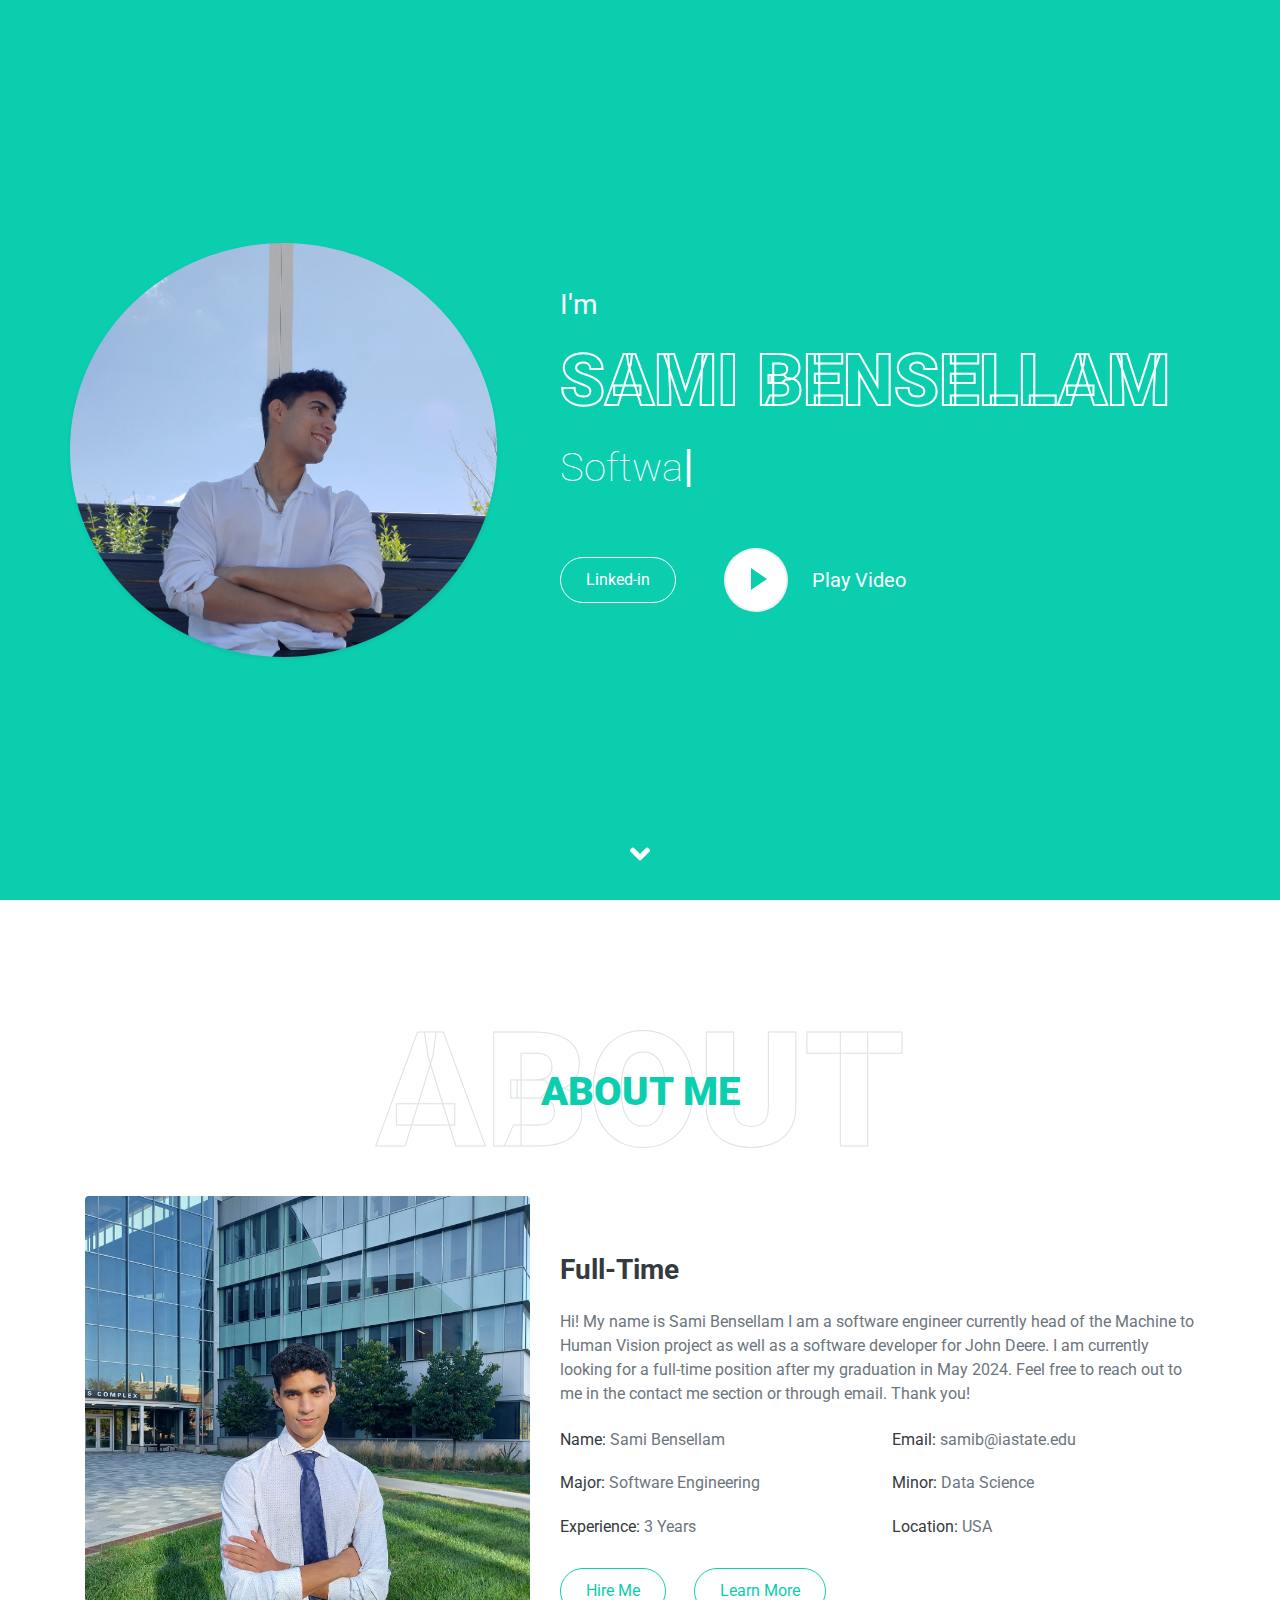
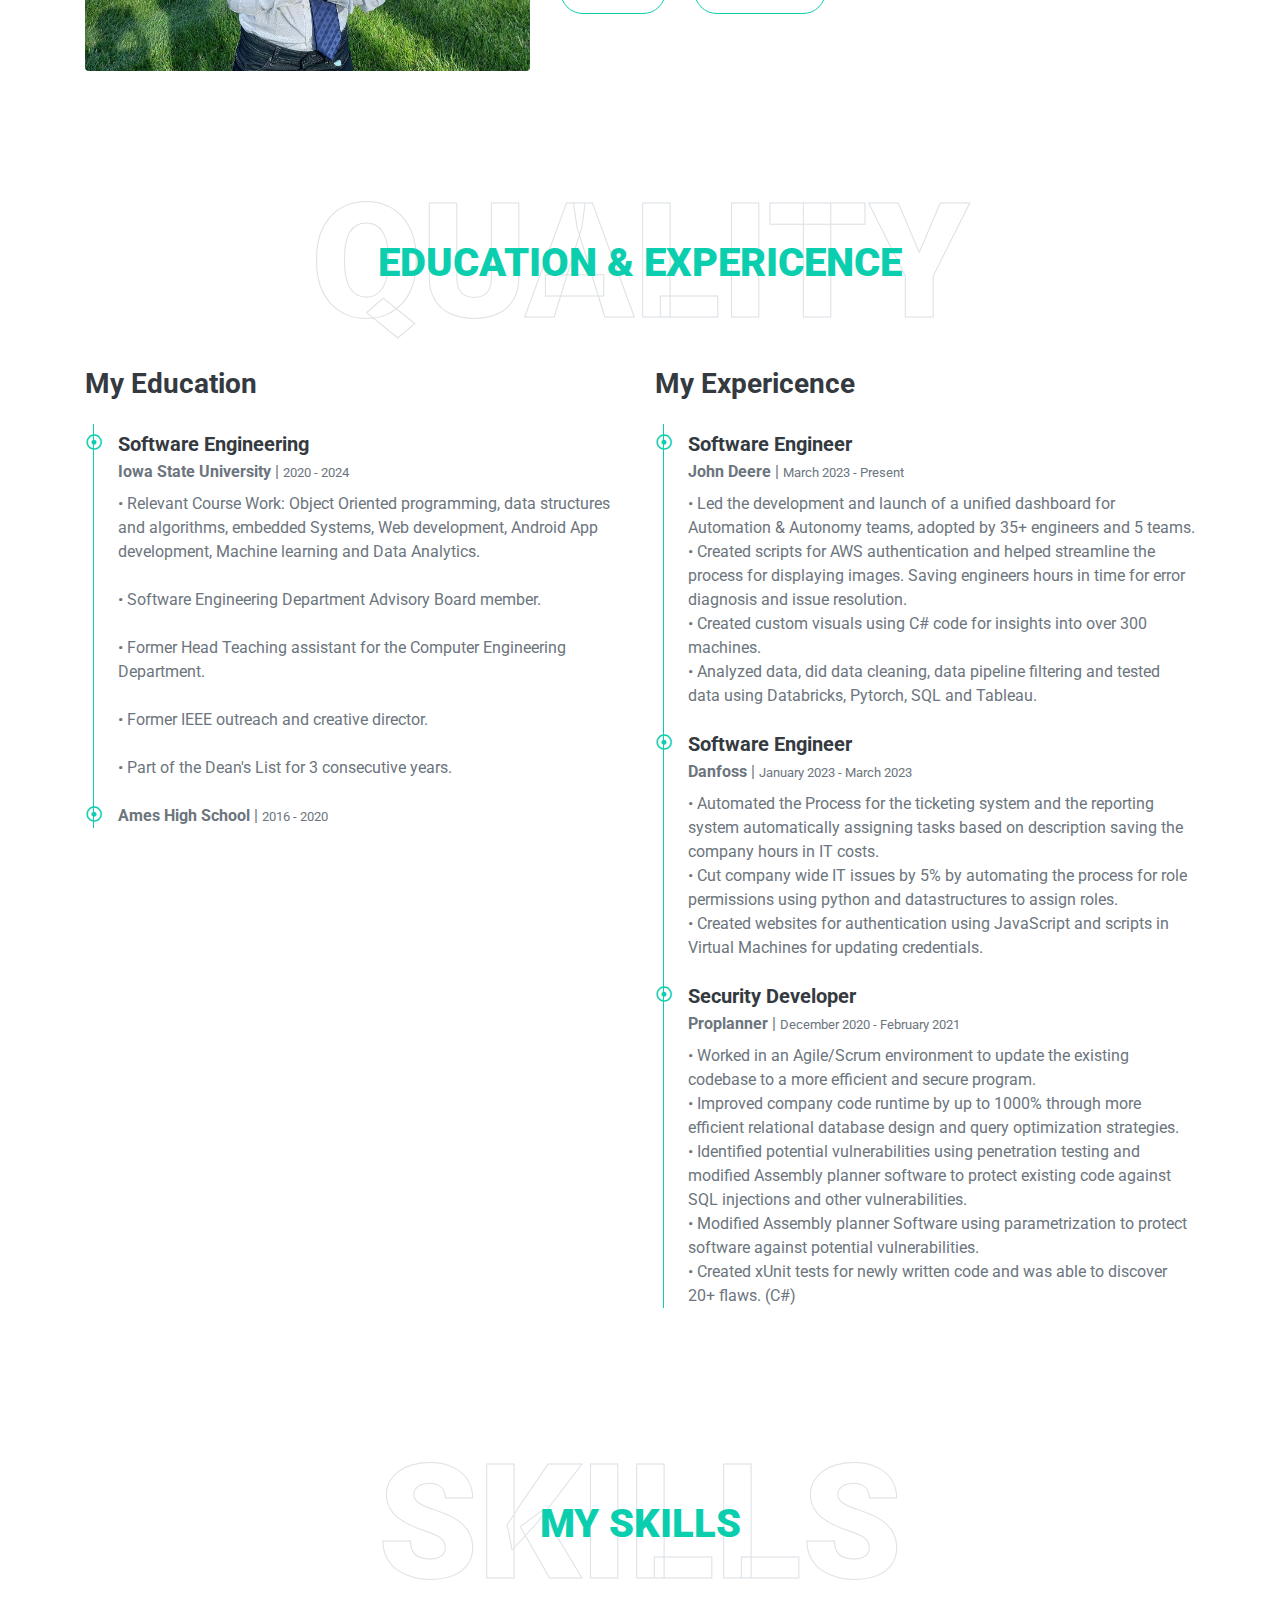
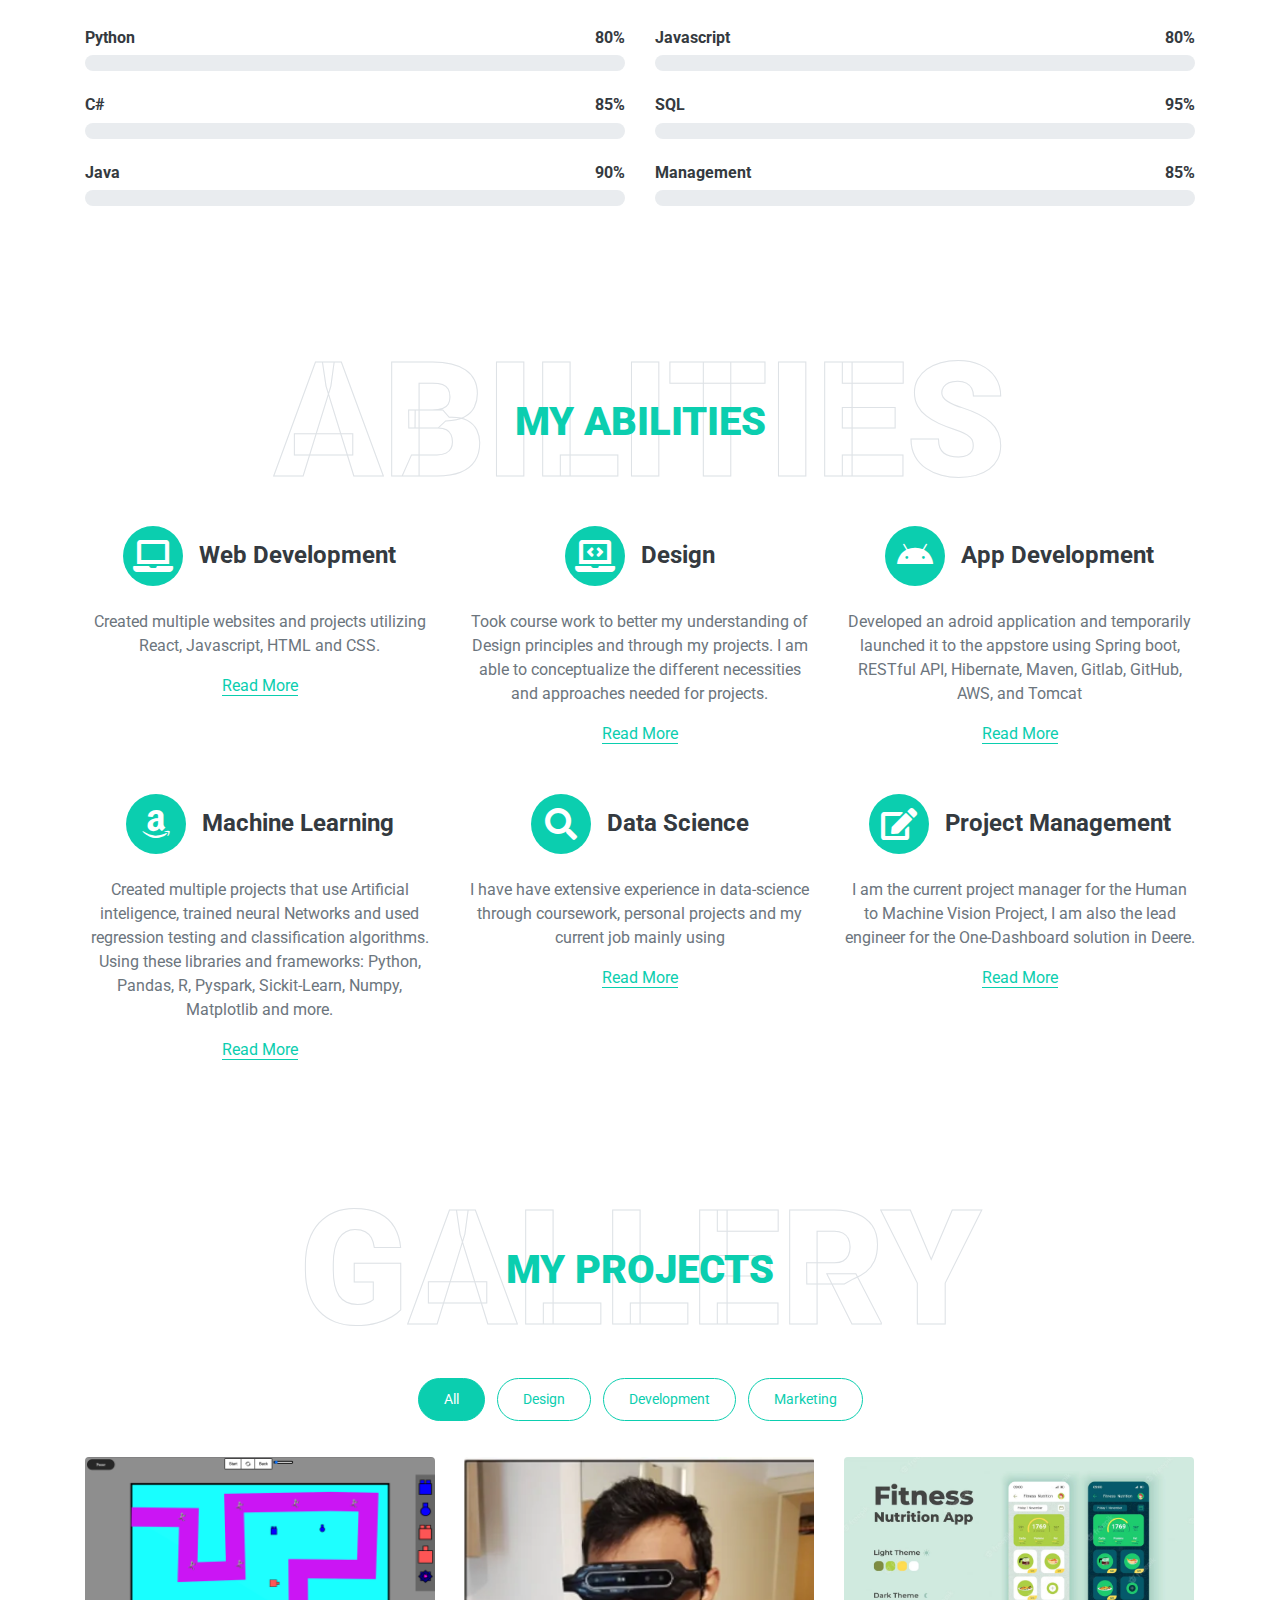
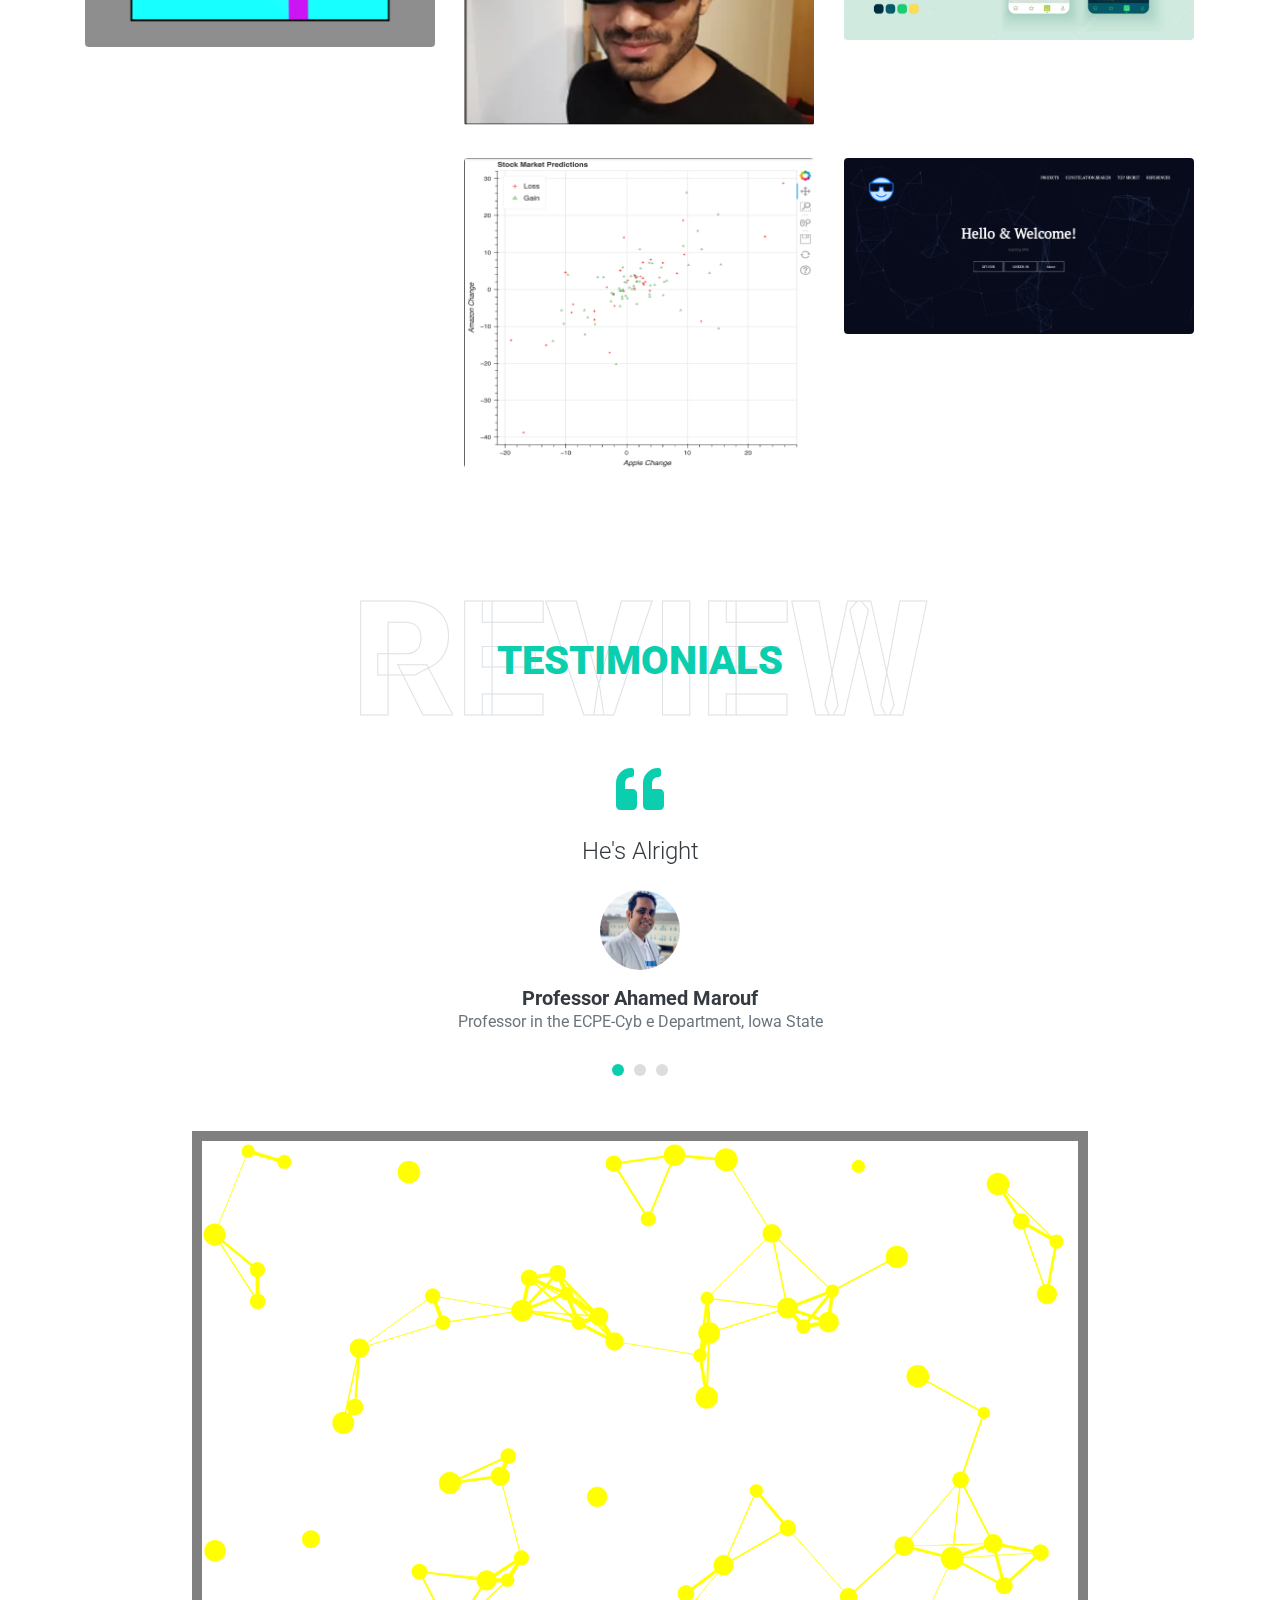
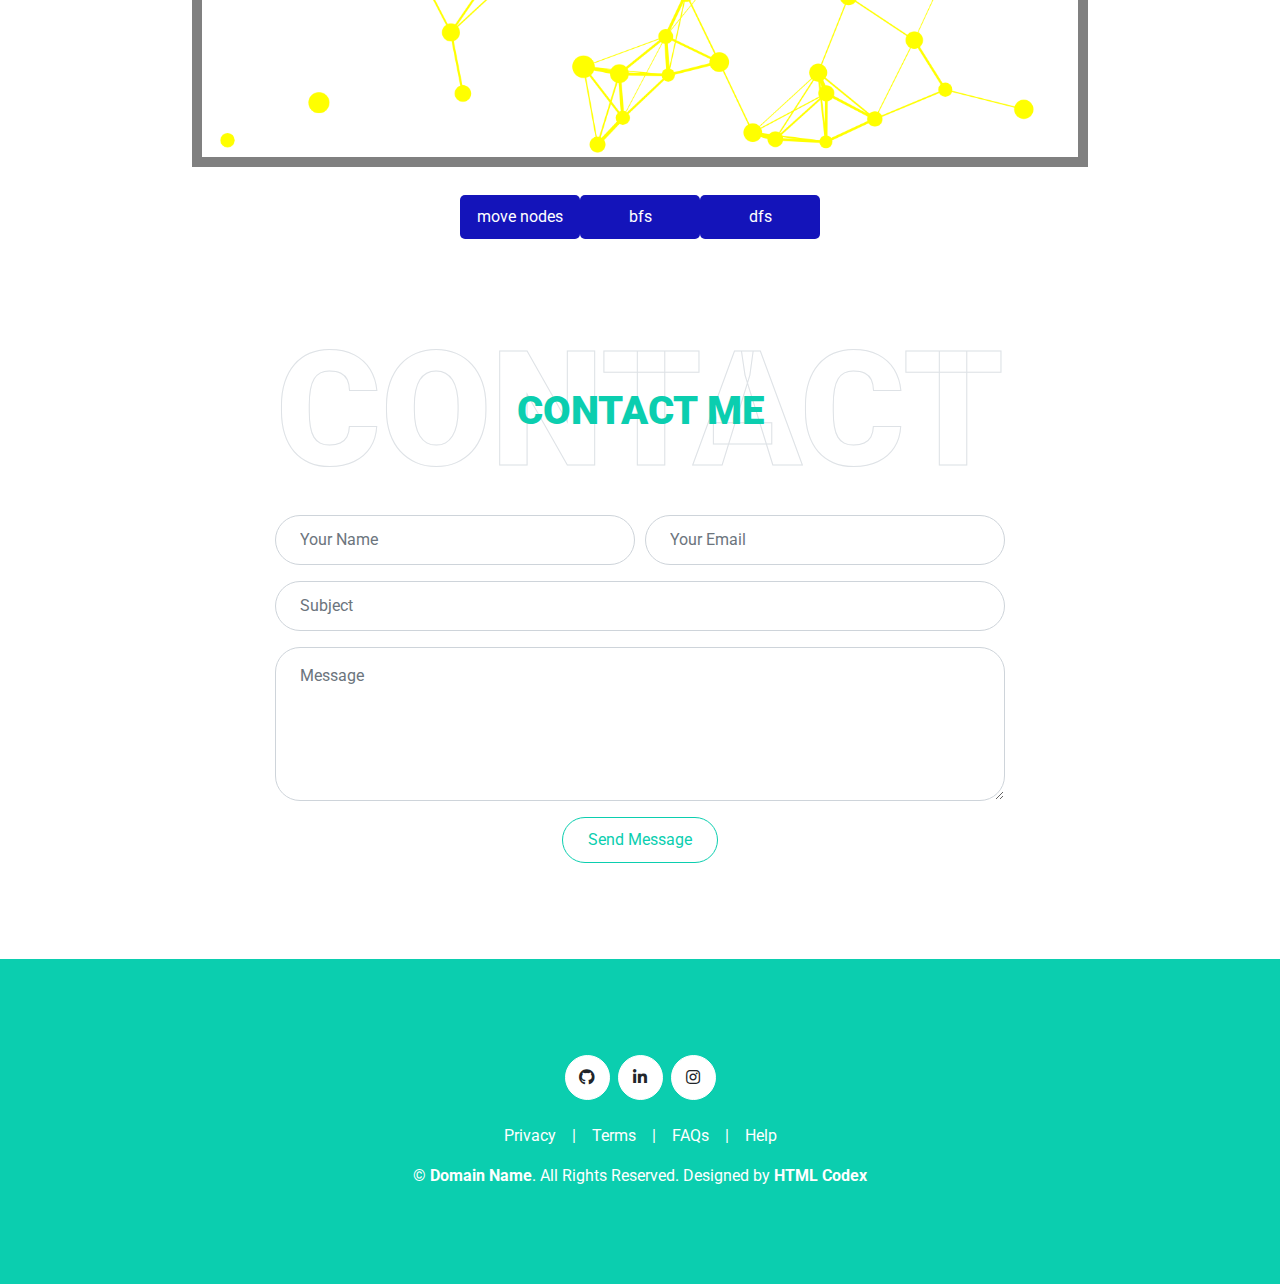
==== commit af9d23f8: "Push 1" ====
--- a/index.html
+++ b/index.html
@@ -33,7 +33,7 @@
     <!-- Navbar Start -->
     <nav class="navbar fixed-top shadow-sm navbar-expand-lg bg-light navbar-light py-3 py-lg-0 px-lg-5">
         <a href="index.html" class="navbar-brand ml-lg-3">
-            <h1 class="m-0 display-5"><span class="text-primary">Free</span>Folio</h1>
+            <h1 class="m-0 display-5"><span class="text-primary">Sami</span>Bensellam</h1>
         </a>
         <button type="button" class="navbar-toggler" data-toggle="collapse" data-target="#navbarCollapse">
             <span class="navbar-toggler-icon"></span>
@@ -47,7 +47,7 @@
                 <a href="#service" class="nav-item nav-link">Service</a>
                 <a href="#portfolio" class="nav-item nav-link">Portfolio</a>
                 <a href="#testimonial" class="nav-item nav-link">Review</a>
-                <a href="#blog" class="nav-item nav-link">Blog</a>
+                <a href="#blog" class="nav-item nav-link">Constelation</a>
                 <a href="#contact" class="nav-item nav-link">Contact</a>
             </div>
             <a href="" class="btn btn-outline-primary d-none d-lg-block">Hire Me</a>
@@ -176,6 +176,8 @@
                             <h5 class="font-weight-bold mb-1">Software Engineer</h5>
                             <p class="mb-2"><strong>John Deere</strong> | <small>March 2023 - Present</small></p>
                             <p>• Led the development and launch of a unified dashboard for Automation & Autonomy teams, adopted by 35+ engineers and 5 teams.
+                            <br>• Created scripts for AWS authentication and helped streamline the process for displaying images. Saving engineers
+                                hours in time for error diagnosis and issue resolution.
                             <br>• Created custom visuals using C# code for insights into over 300 machines.
                             <br>• Analyzed data, did data cleaning, data pipeline filtering and tested data using Databricks, Pytorch, SQL and Tableau.</p>
                         </div>
@@ -185,16 +187,19 @@
                             <p class="mb-2"><strong>Danfoss</strong> | <small>January 2023 - March 2023</small></p>
                              <p> • Automated the Process for the ticketing system and the reporting system automatically assigning tasks based on description saving the company hours in IT costs.
                             <br> • Cut company wide IT issues by 5% by automating the process for role permissions using python and datastructures to assign roles.
-                            <br> • Managing IT for clients having issues with Windows Server Operating systems.</p>
+                            <br> • Created websites for authentication using JavaScript and scripts in Virtual Machines for updating credentials.</p>
                         </div>
                         <div class="position-relative mb-4">
                             <i class="far fa-dot-circle text-primary position-absolute" style="top: 2px; left: -32px;"></i>
                             <h5 class="font-weight-bold mb-1">Security Developer</h5>
                             <p class="mb-2"><strong>Proplanner</strong> | <small>December 2020 - February 2021</small></p>
-                            <p>• Improved company code runtime by up to 1000% through more efficient schema mappings based on frequency of use.
-                            <br>• Penetration testing of the assembly planner software against SQL injections.
+                            <p>• Worked in an Agile/Scrum environment to update the existing codebase to a more efficient and secure program.
+                                <br>• Improved company code runtime by up to 1000% through more efficient relational database design and query
+                                optimization strategies.
+                            <br>• Identified potential vulnerabilities using penetration testing and modified Assembly planner software to protect
+                                existing code against SQL injections and other vulnerabilities.
                             <br>• Modified Assembly planner Software using parametrization to protect software against potential vulnerabilities.
-                            <br>• Created NUnit tests for newly written code and was able to discover 20+ flaws. (C#)</p>
+                            <br>• Created xUnit tests for newly written code and was able to discover 20+ flaws. (C#)</p>
                         </div>
                     </div>
                 </div>
@@ -470,7 +475,7 @@
                 <button type = "button" class="button" onclick = "mode = 2">bfs</button>
                 <button type = "button" class="button" onclick = "mode = 3">dfs</button>
             </div>
-
+            </body>
 
     </div>
     <!-- Blog End -->
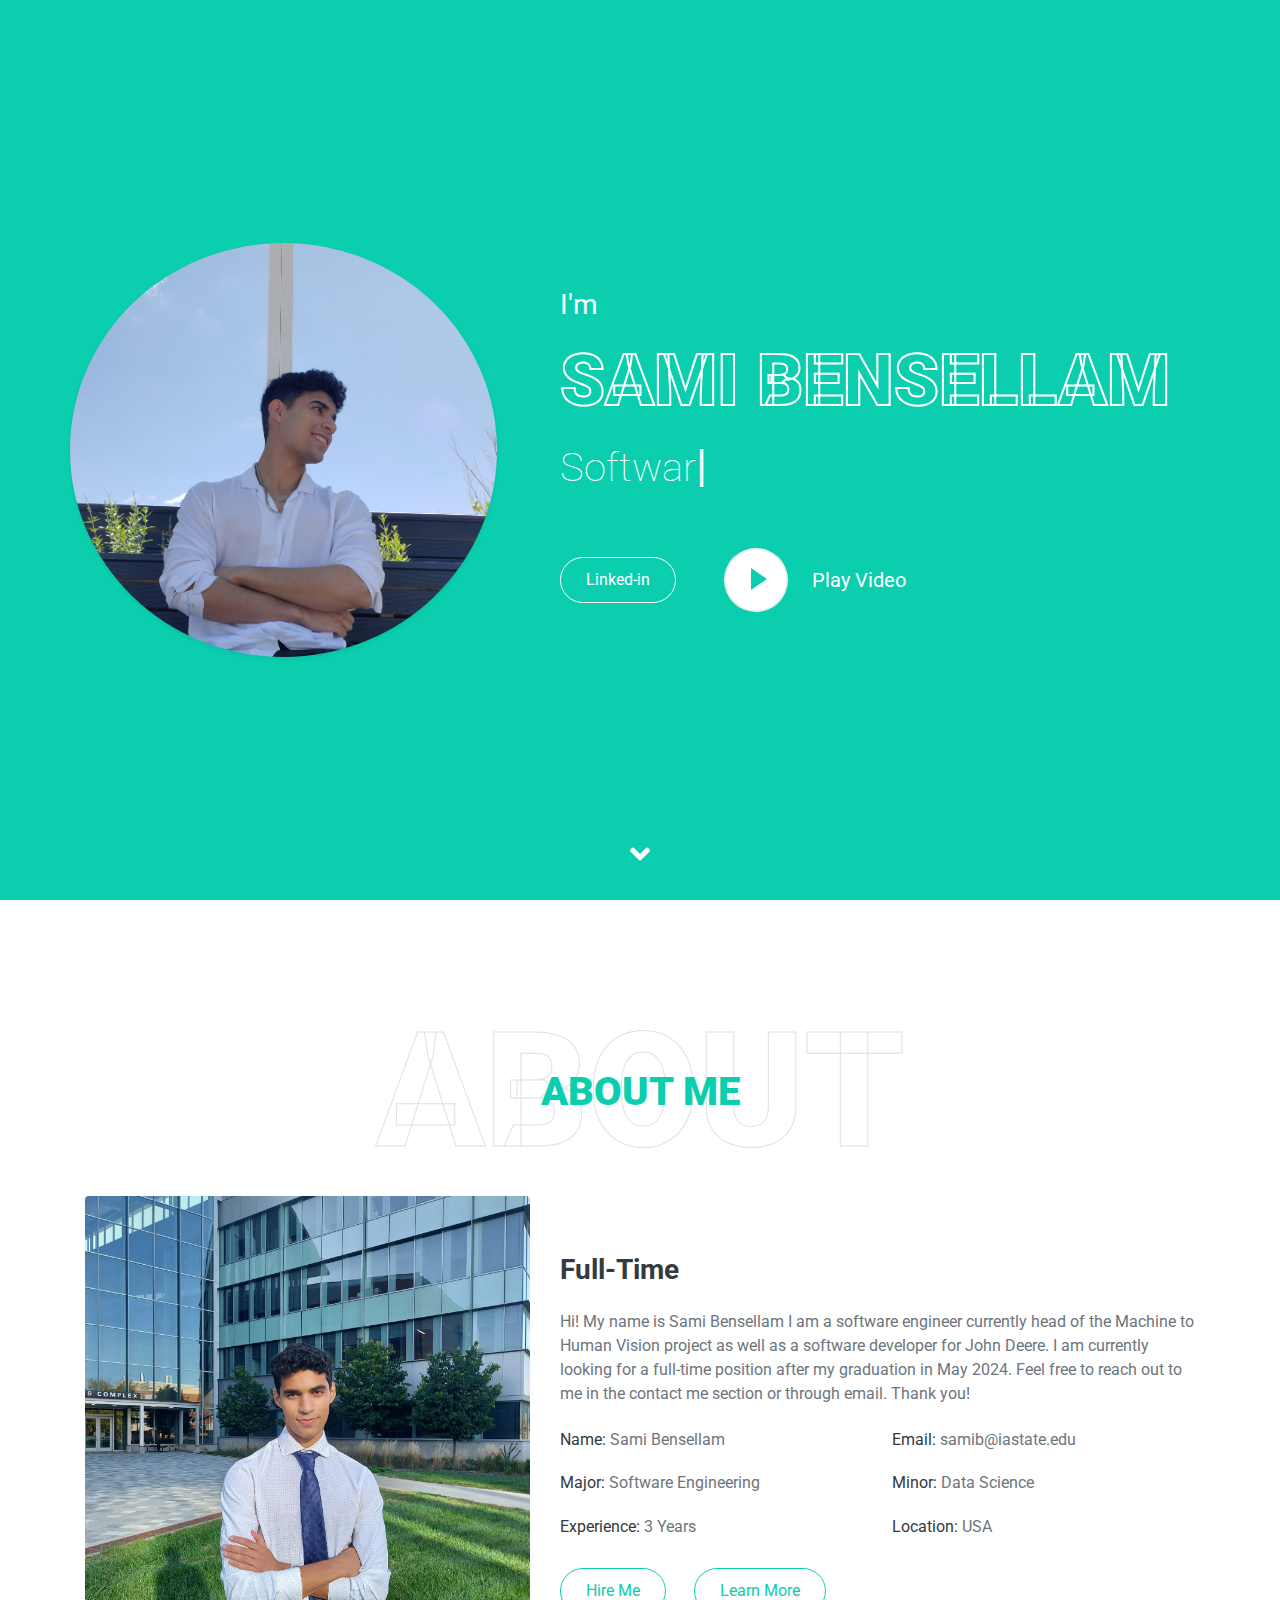
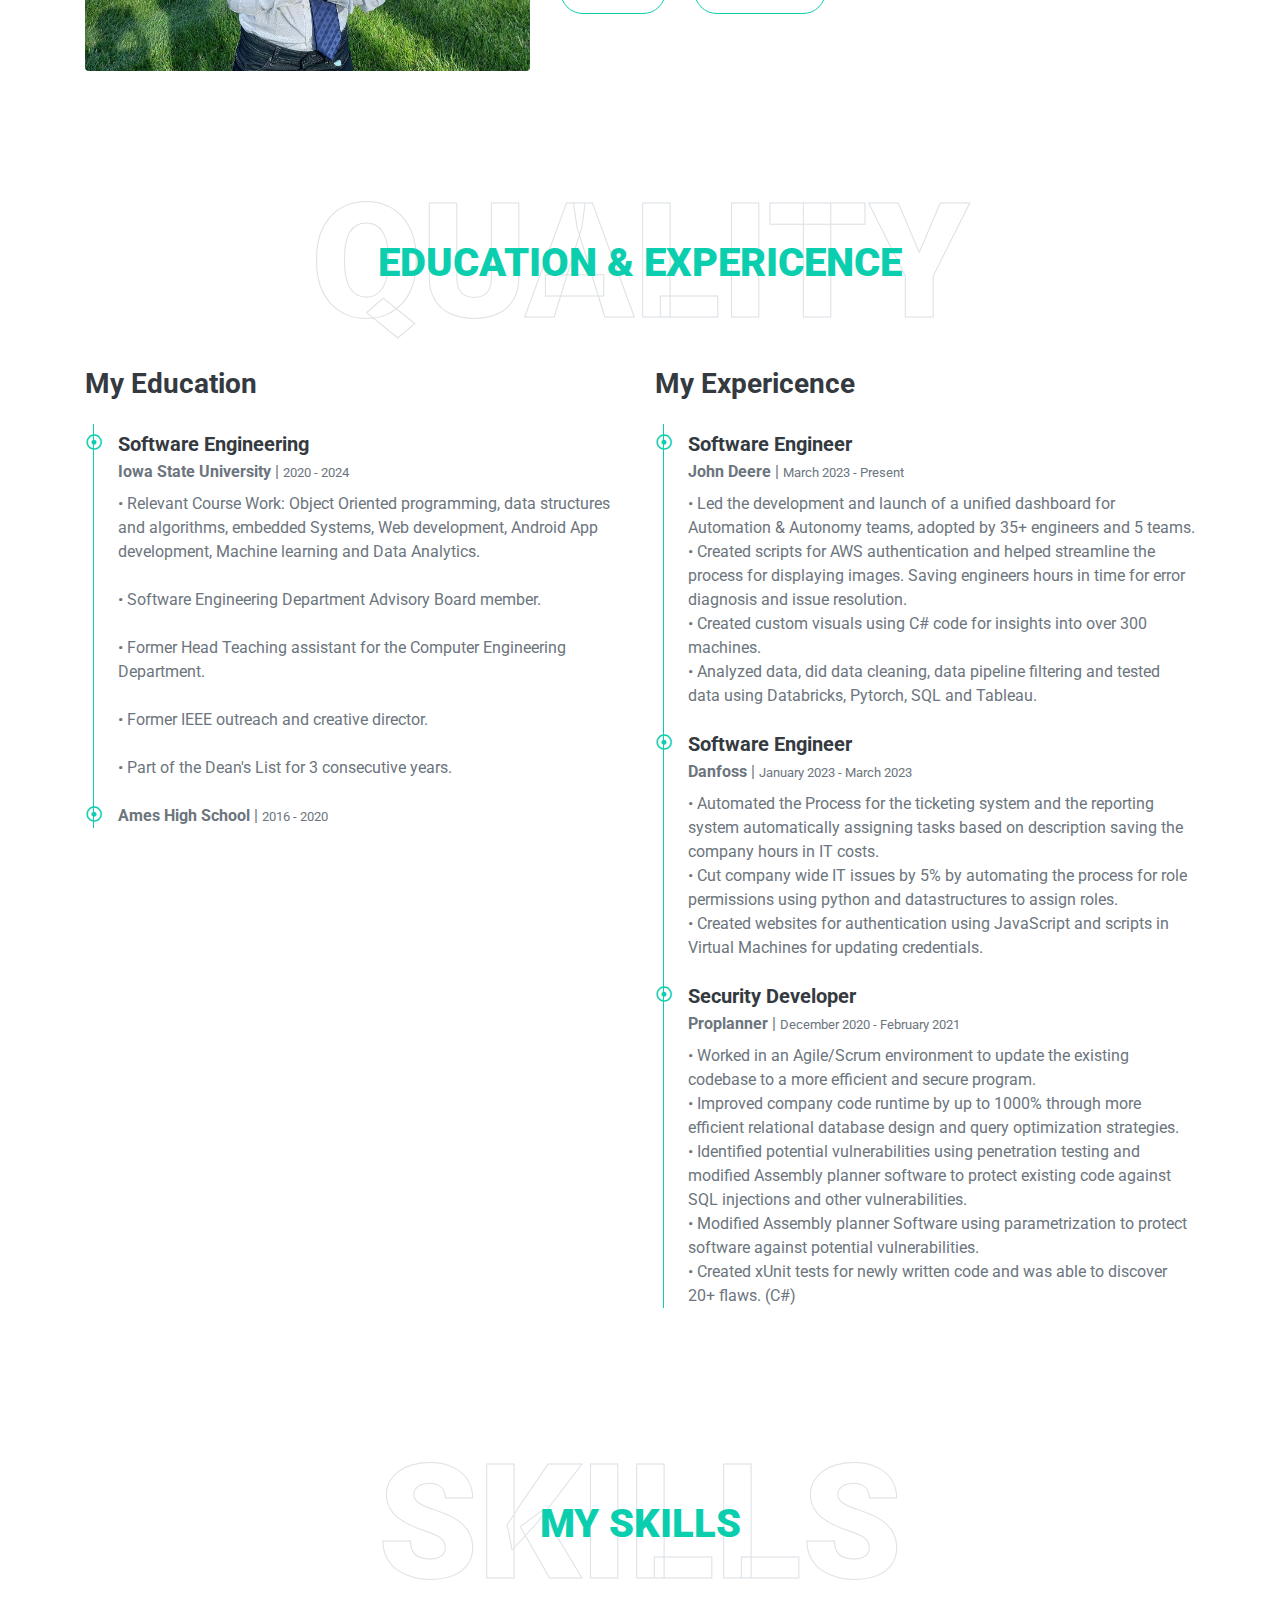
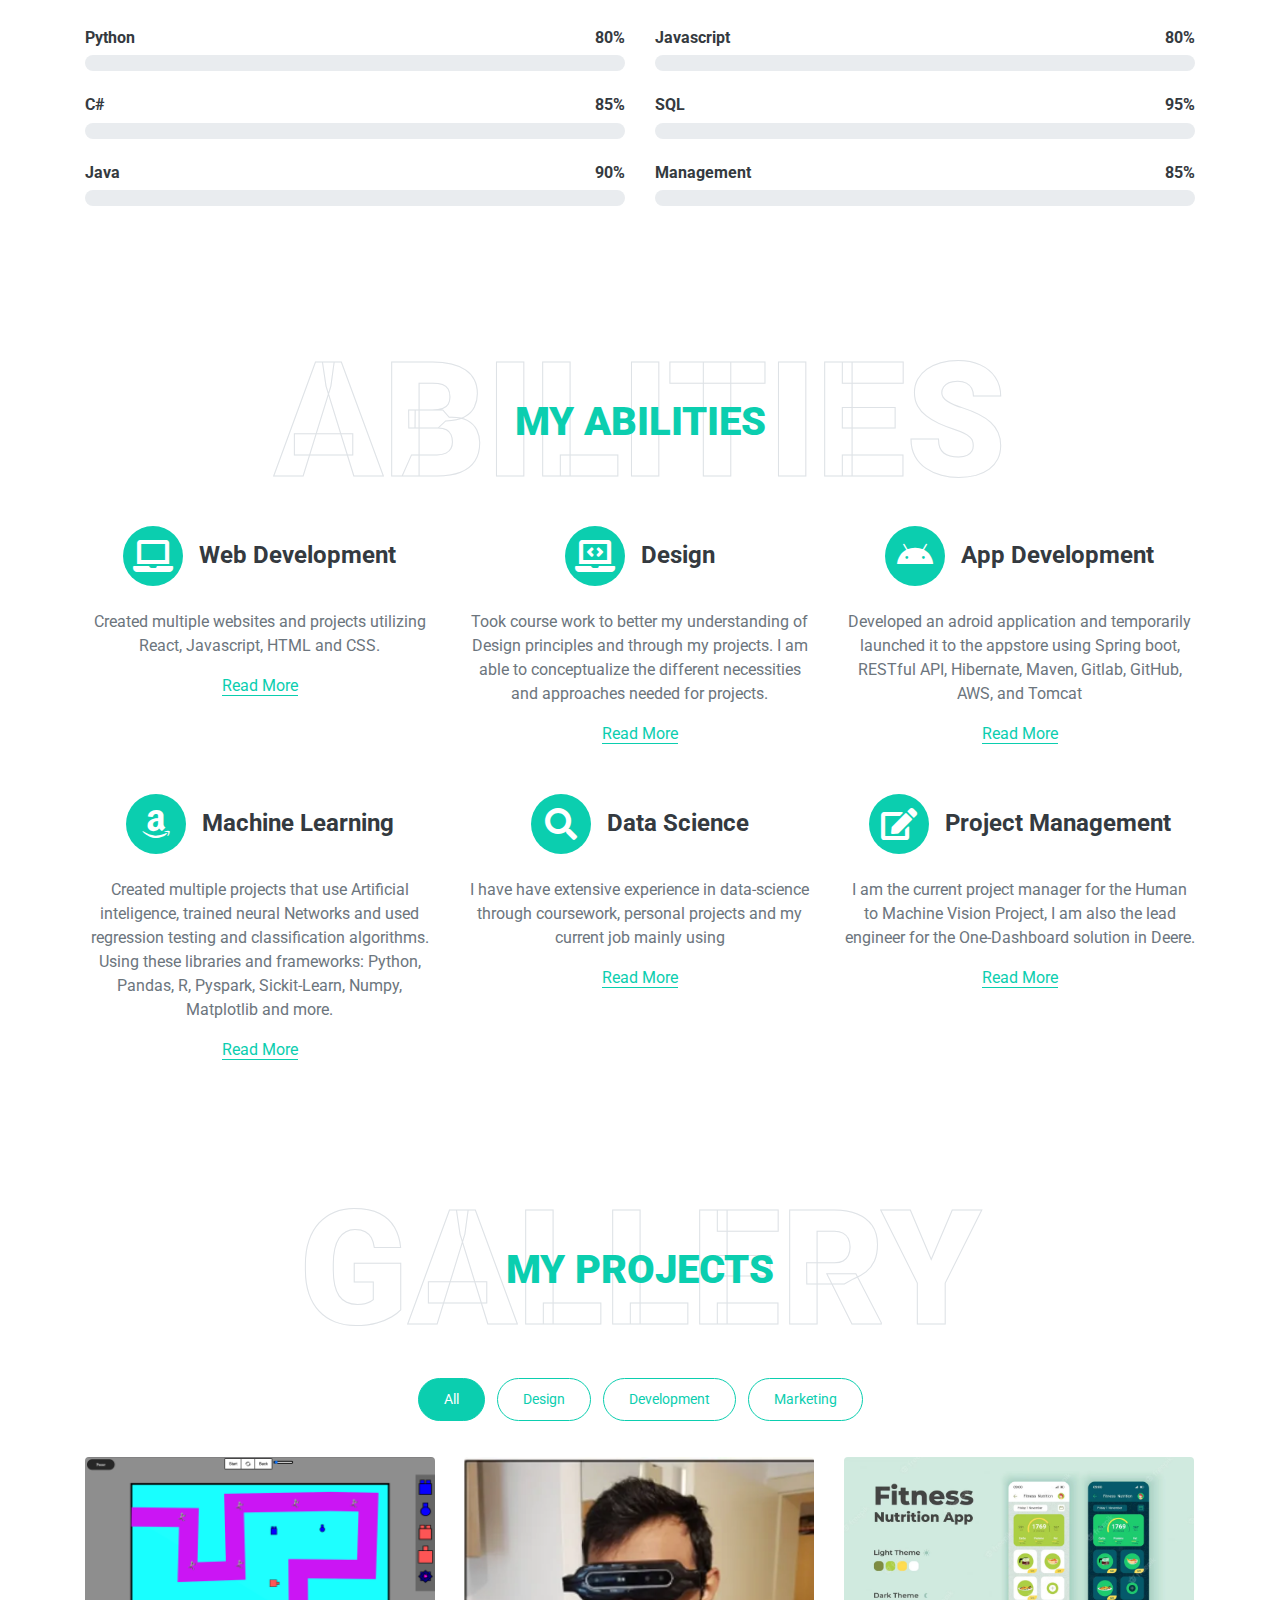
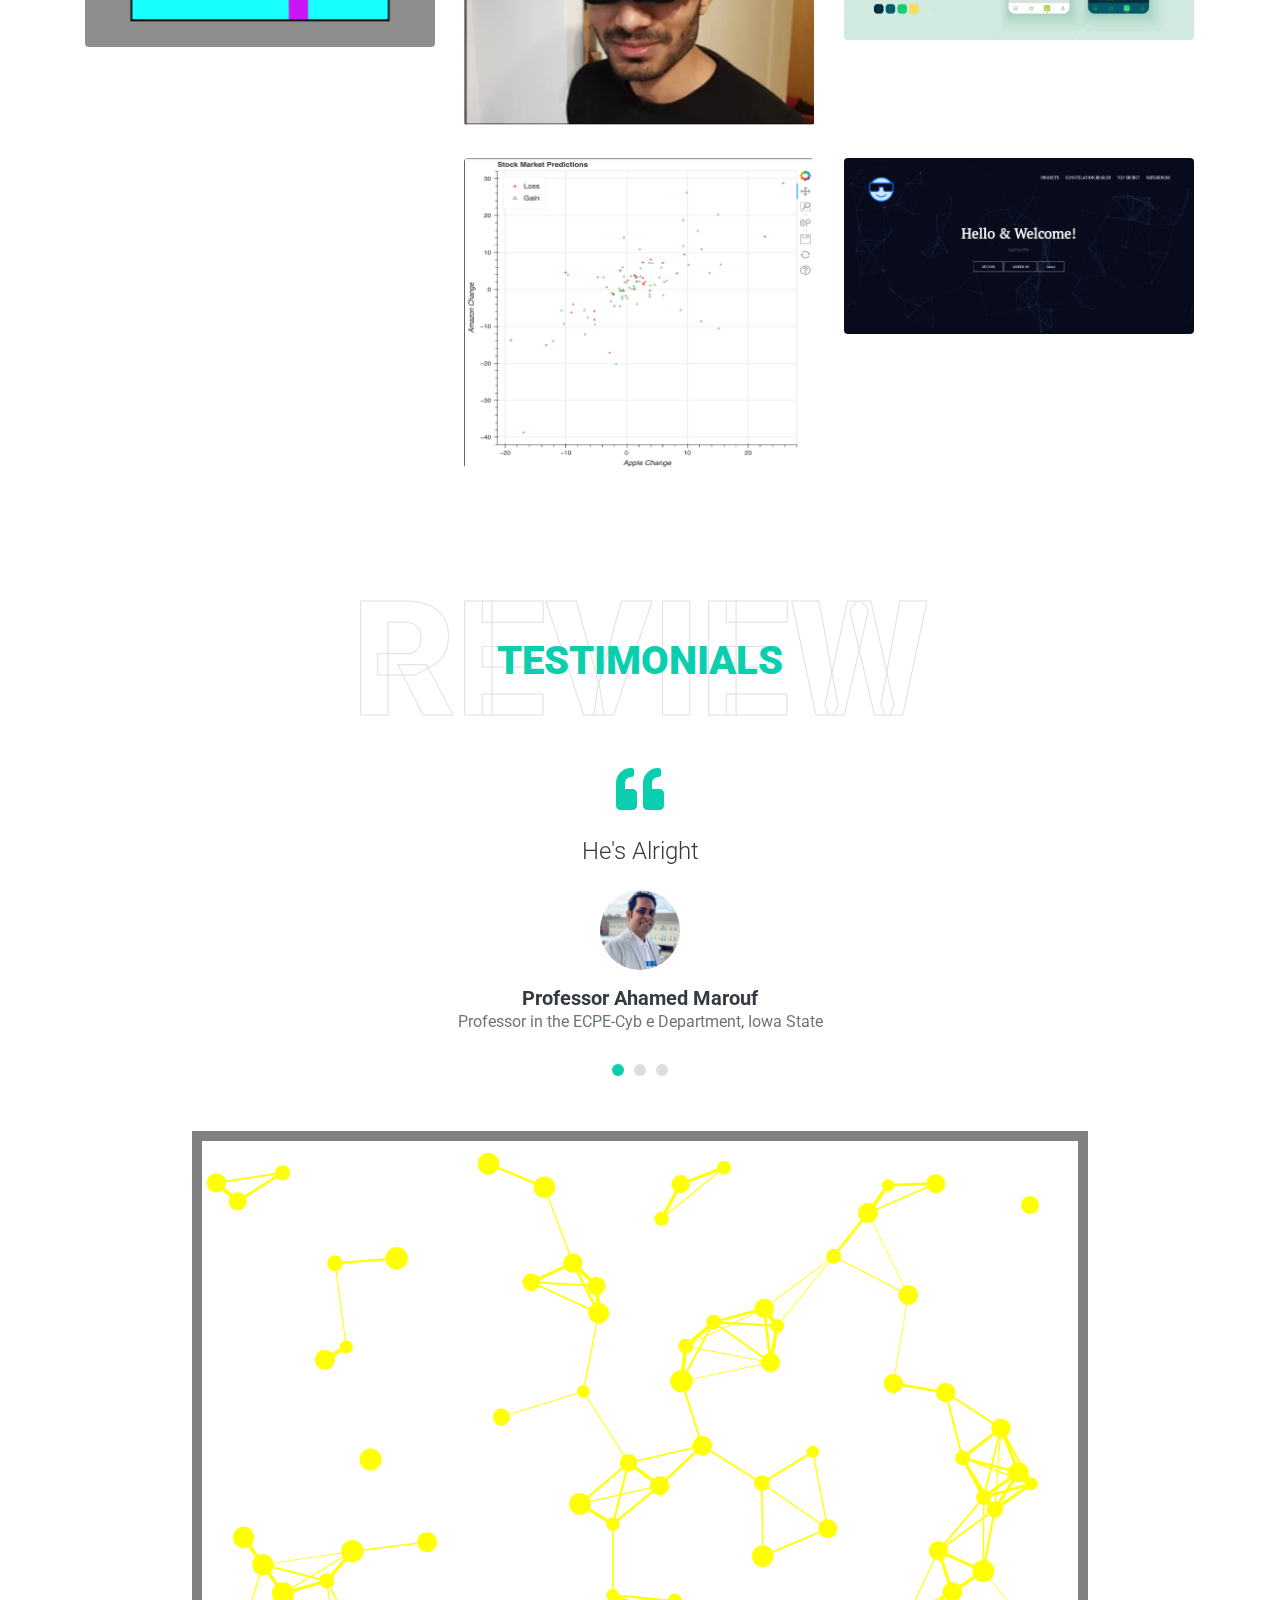
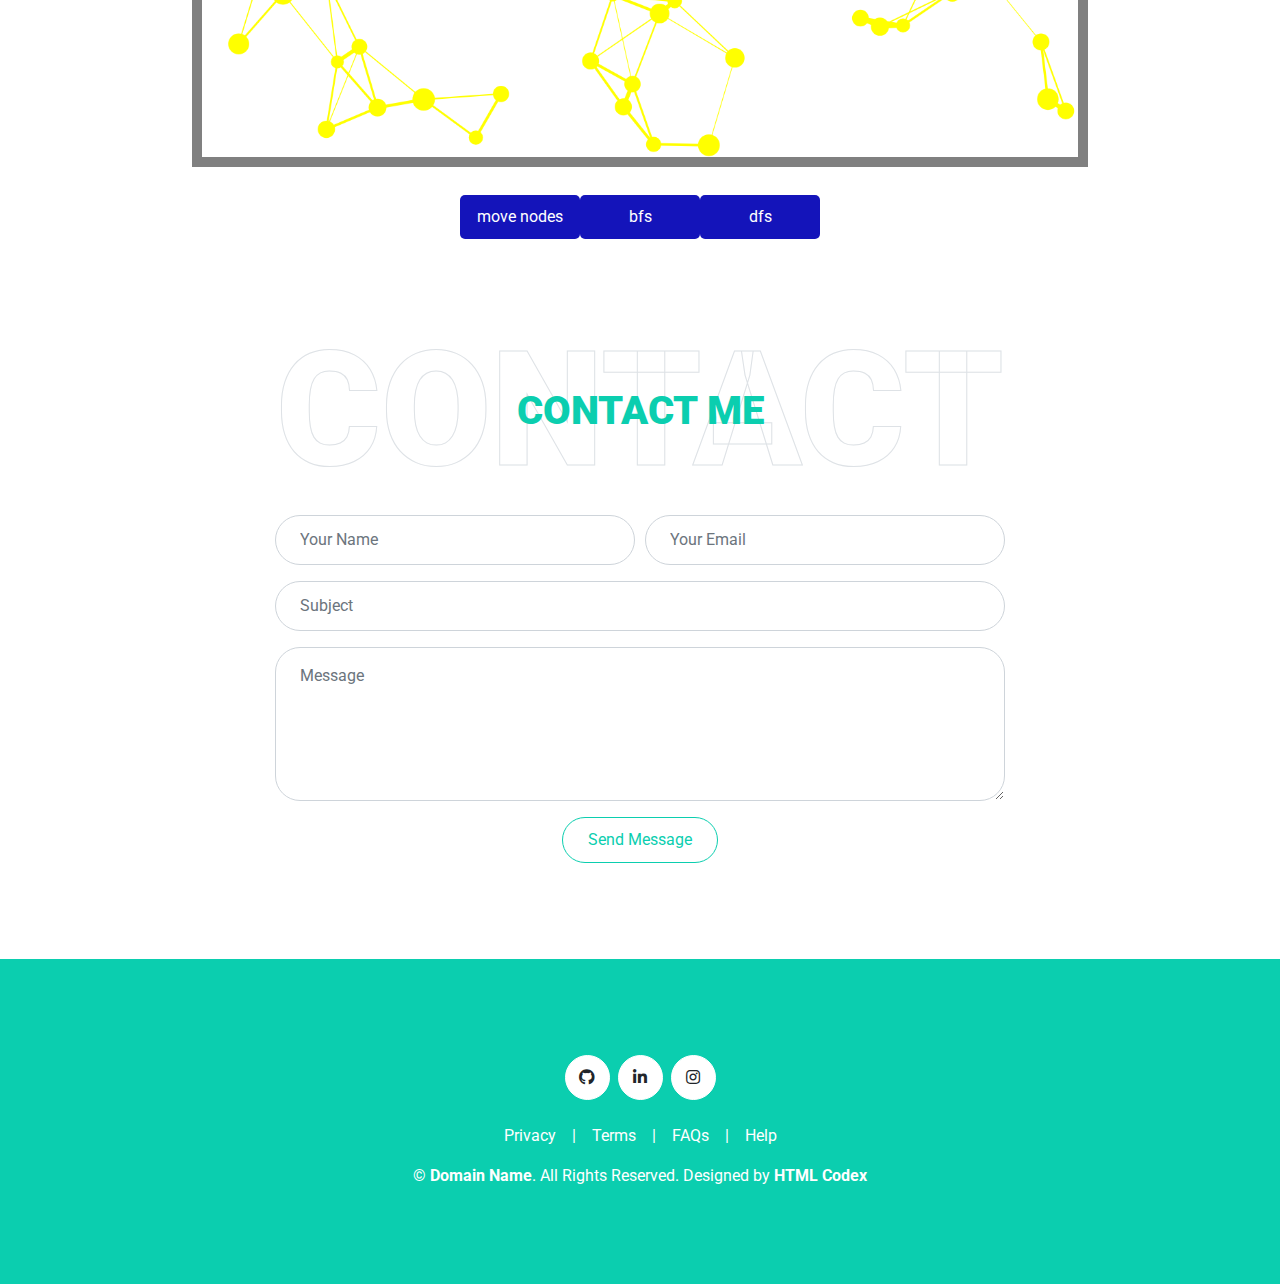
==== commit d399f03d: "Video" ====
--- a/index.html
+++ b/index.html
@@ -90,7 +90,7 @@
                     <div class="d-flex align-items-center justify-content-center justify-content-lg-start pt-5">
                         <a href="" class="btn btn-outline-light mr-5">Linked-in</a>
                         <button type="button" class="btn-play" data-toggle="modal"
-                            data-src="https://www.youtube.com/embed/DWRcNpR6Kdc" data-target="#videoModal">
+                            data-src="https://www.youtube.com/embed/zOP4tqTq6Jg" data-target="#videoModal">
                             <span></span>
                         </button>
                         <h5 class="font-weight-normal text-white m-0 ml-4 d-none d-sm-block">Play Video</h5>
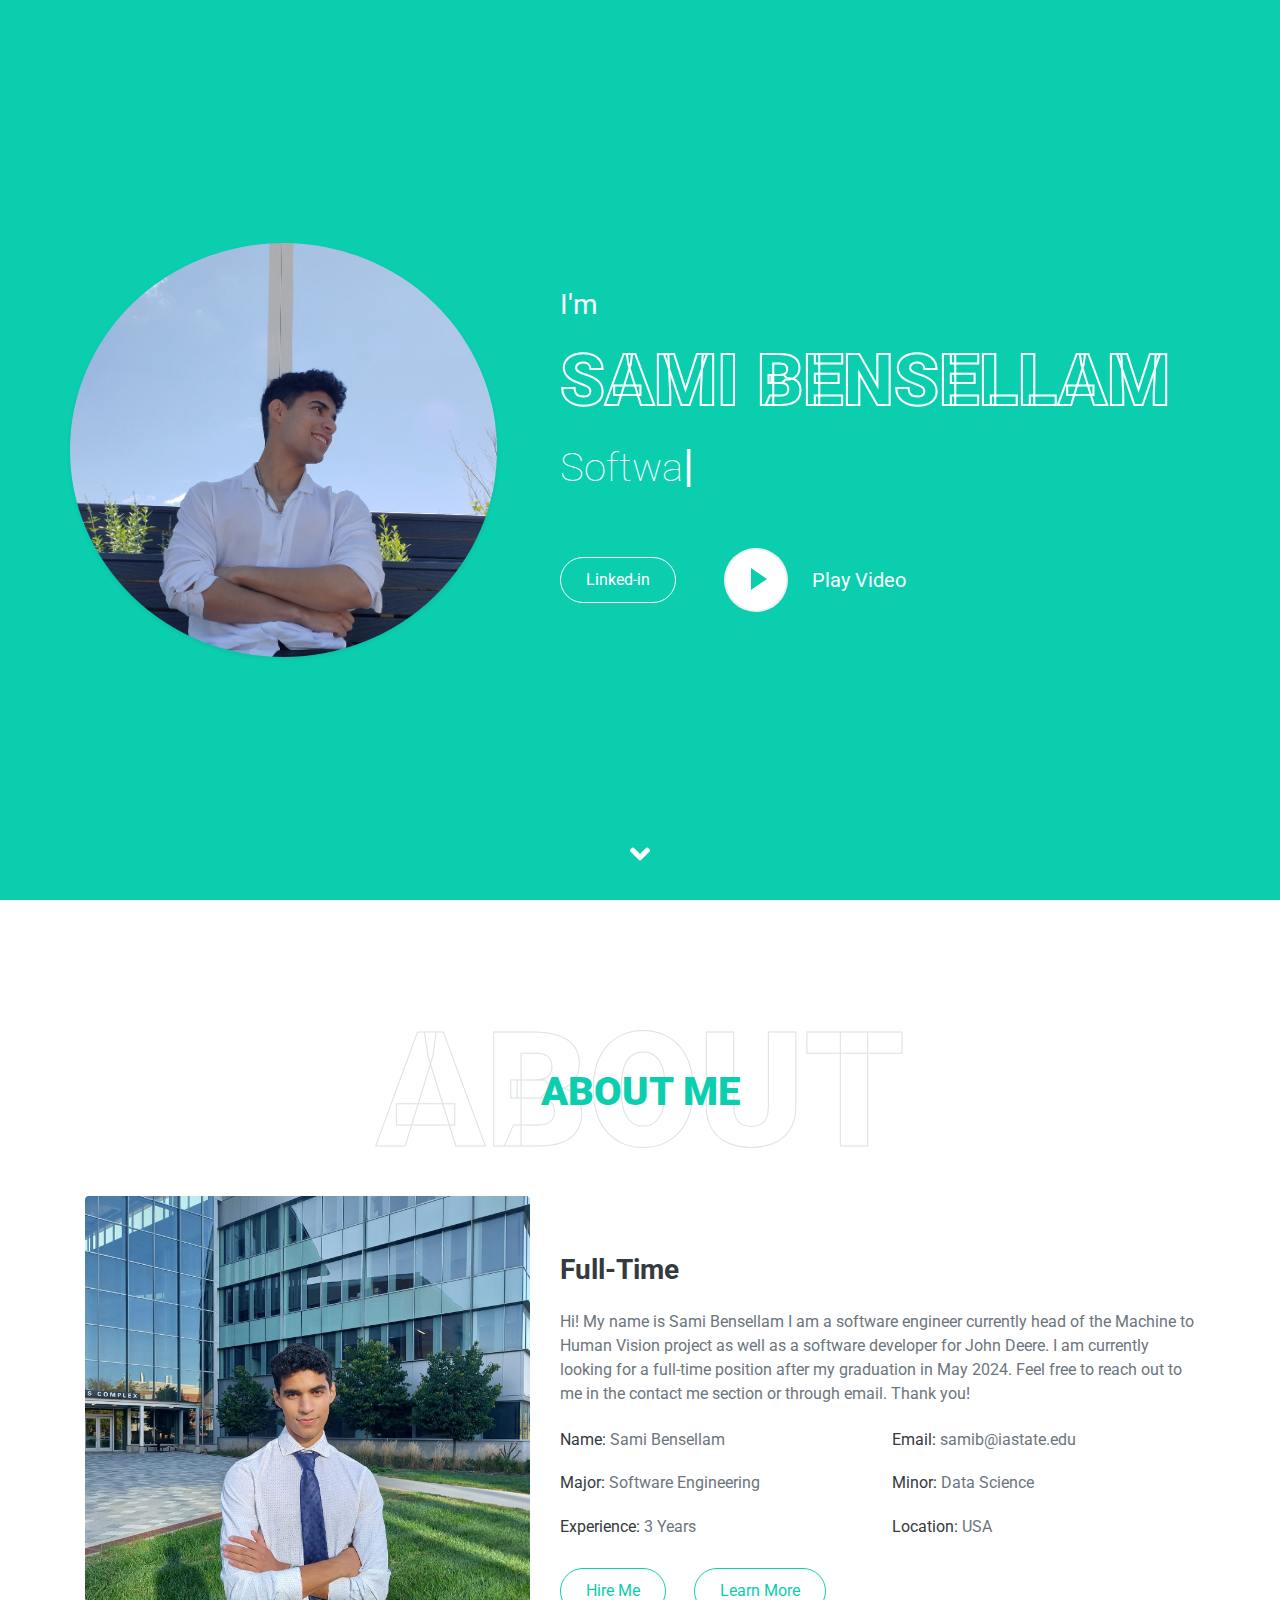
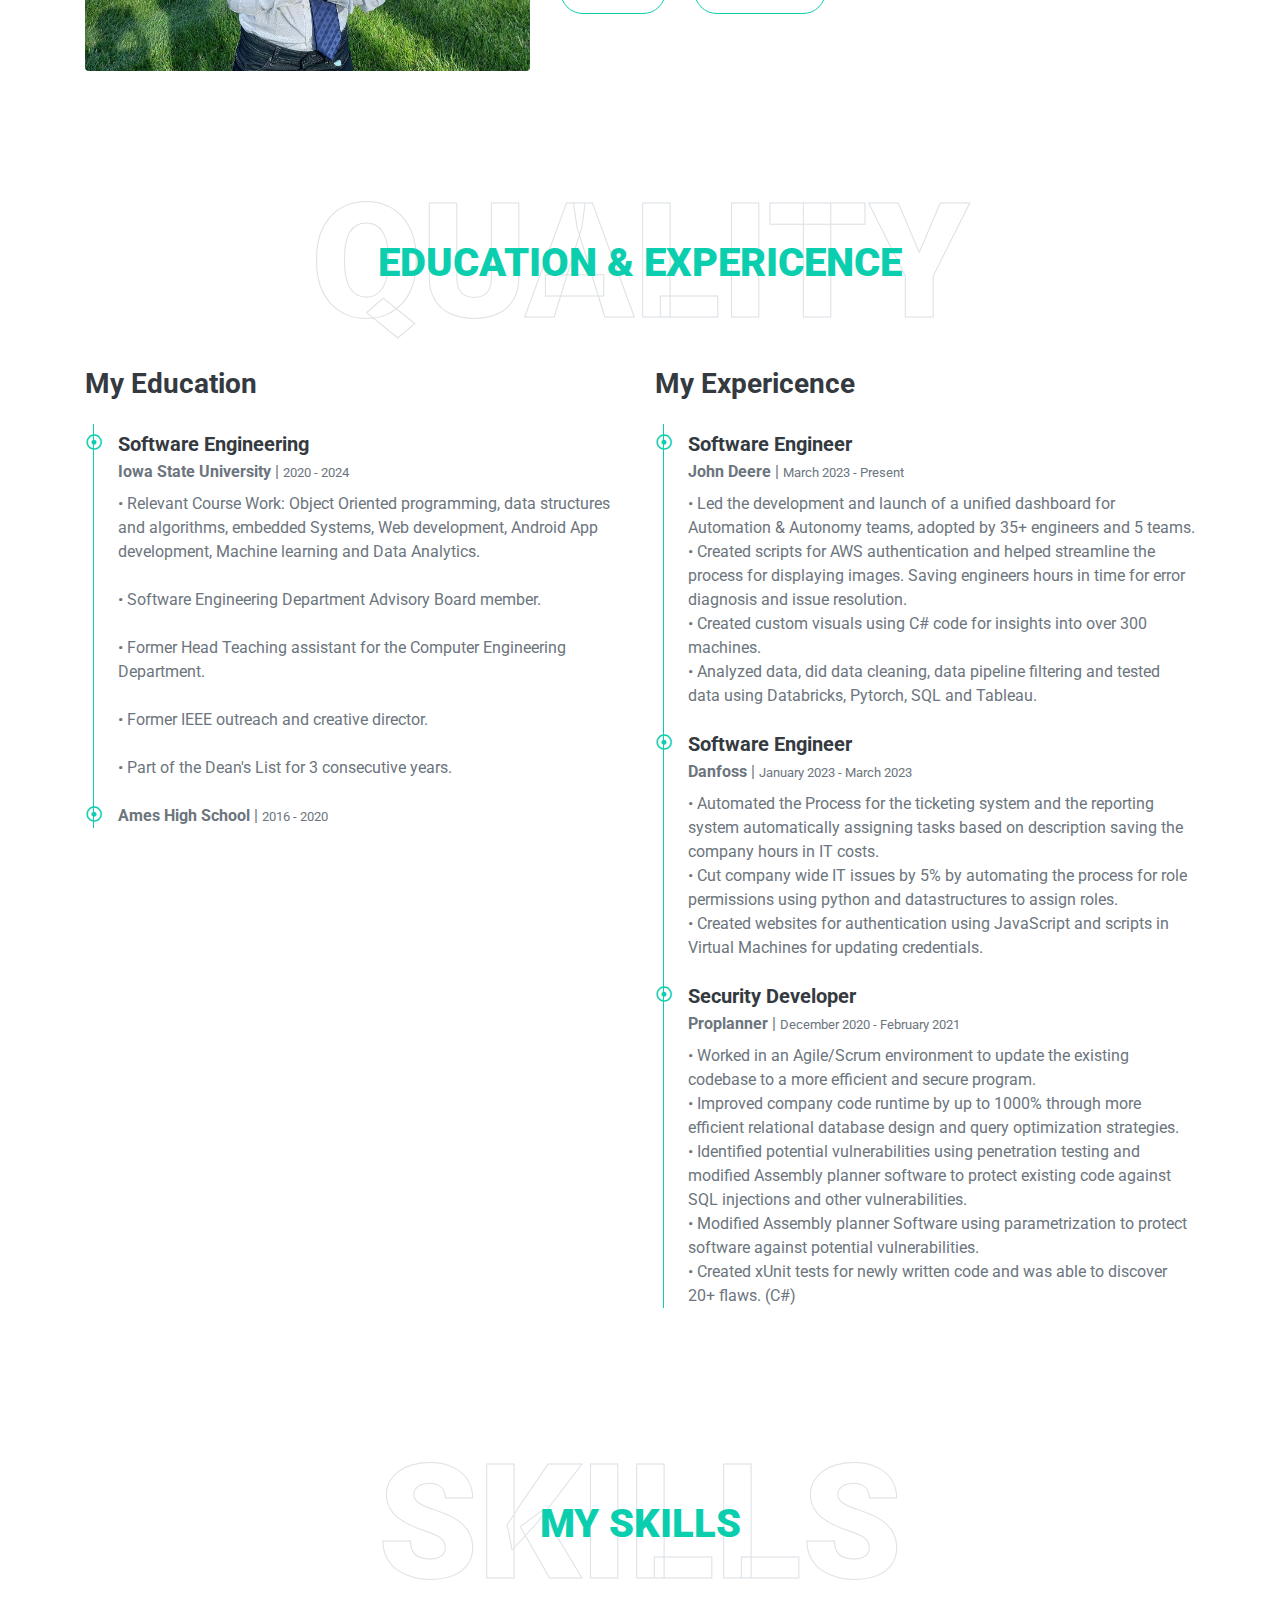
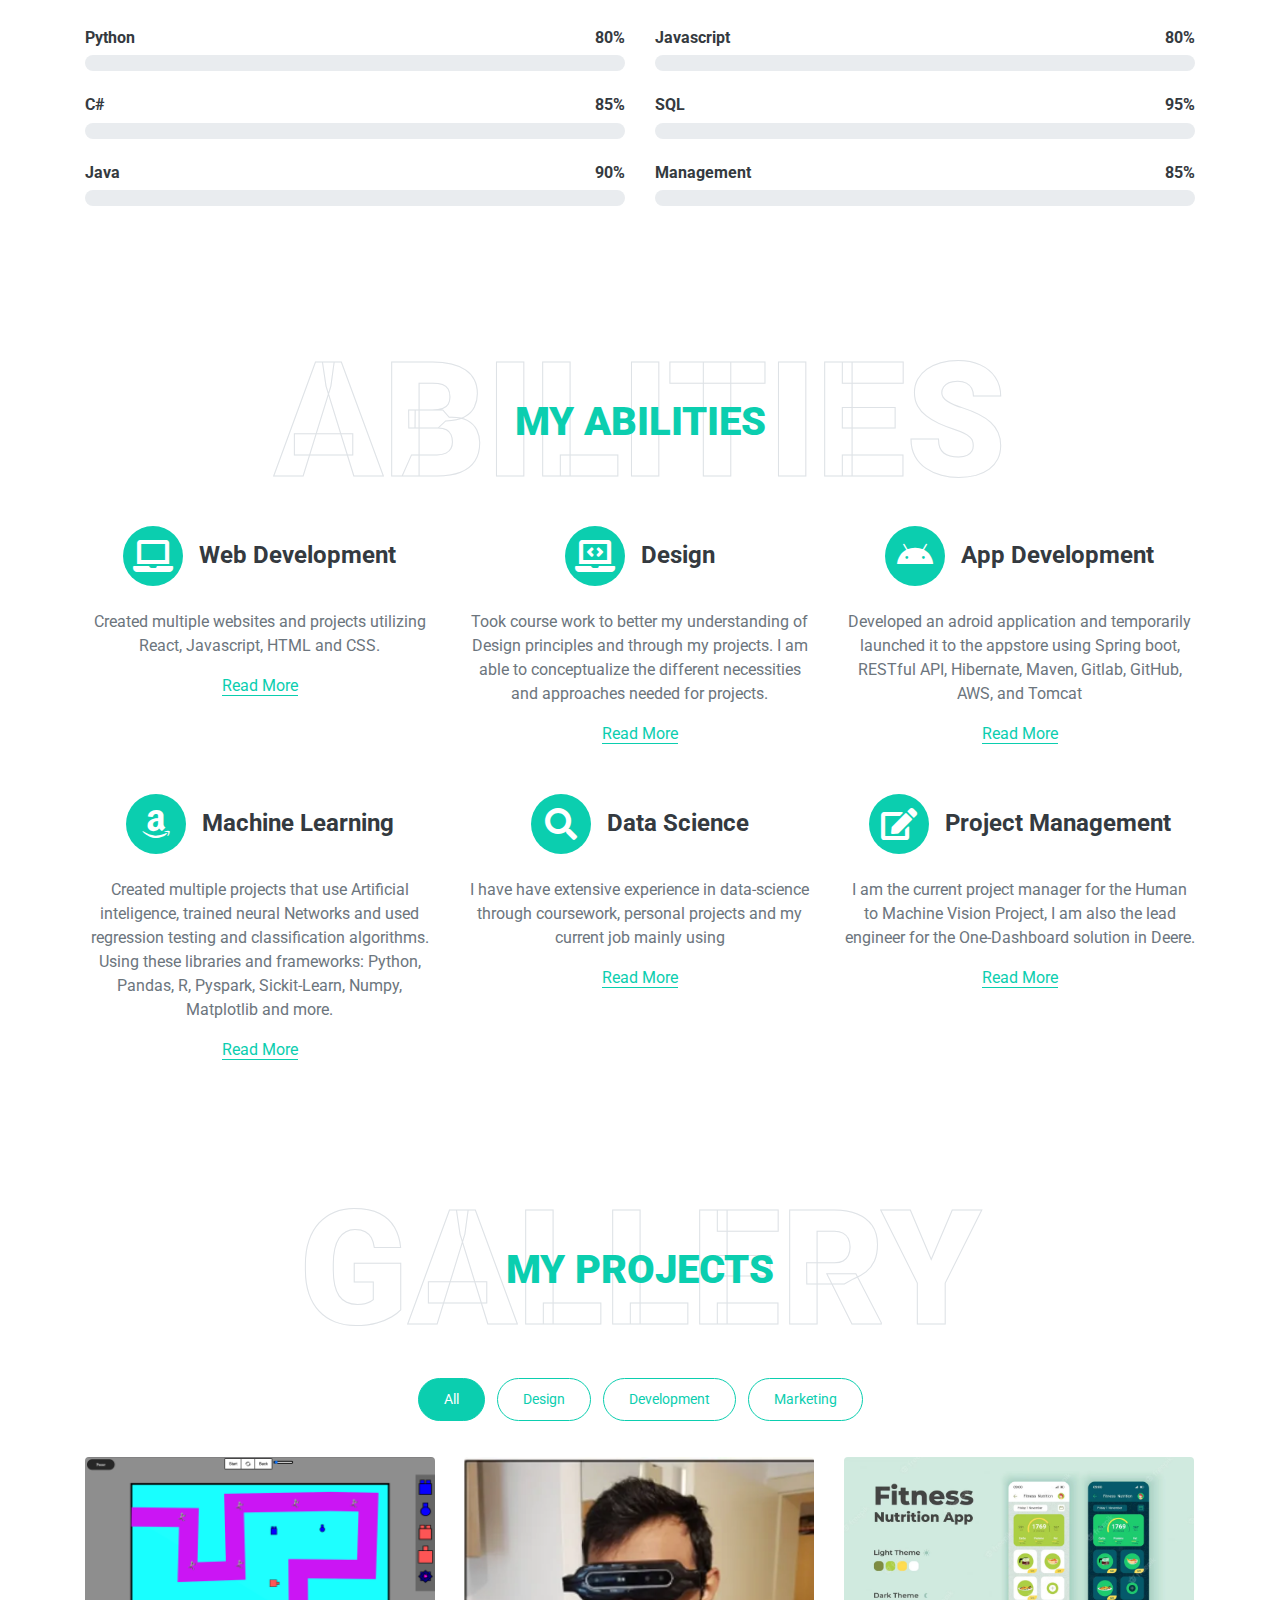
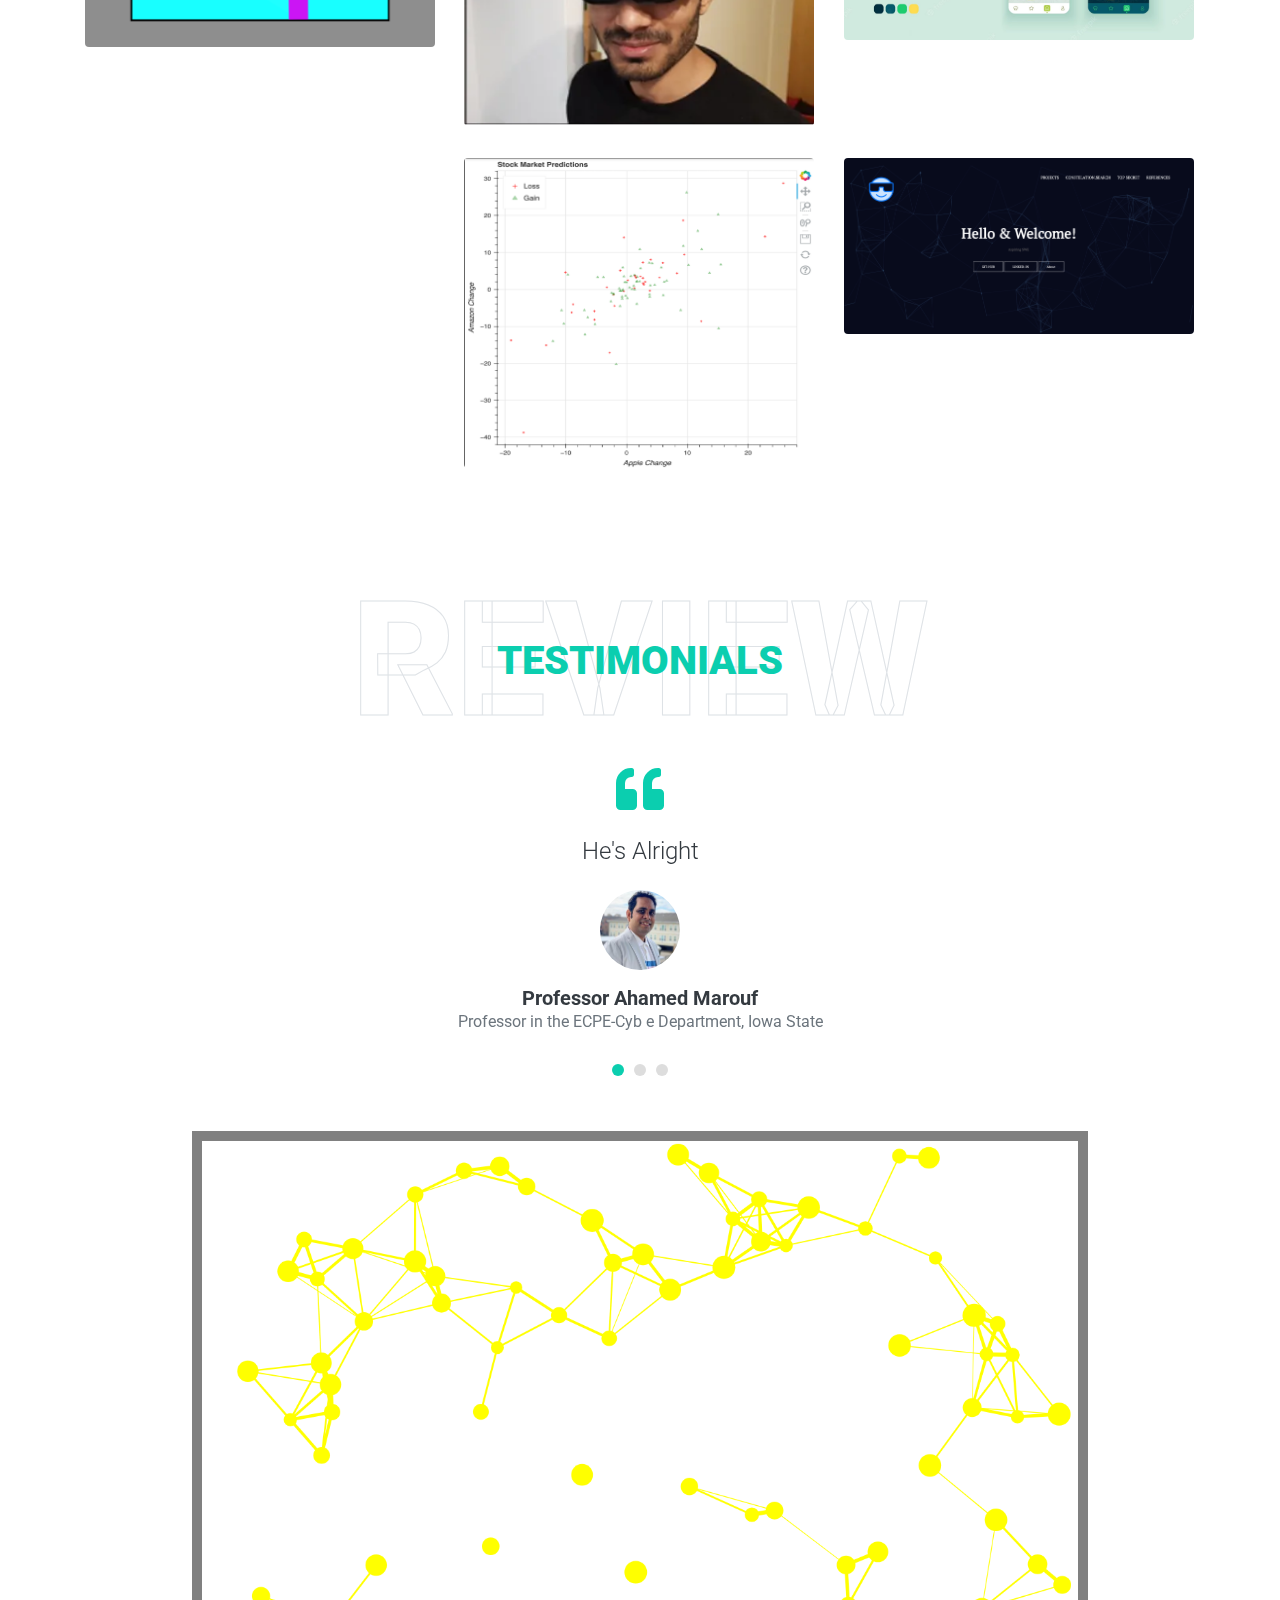
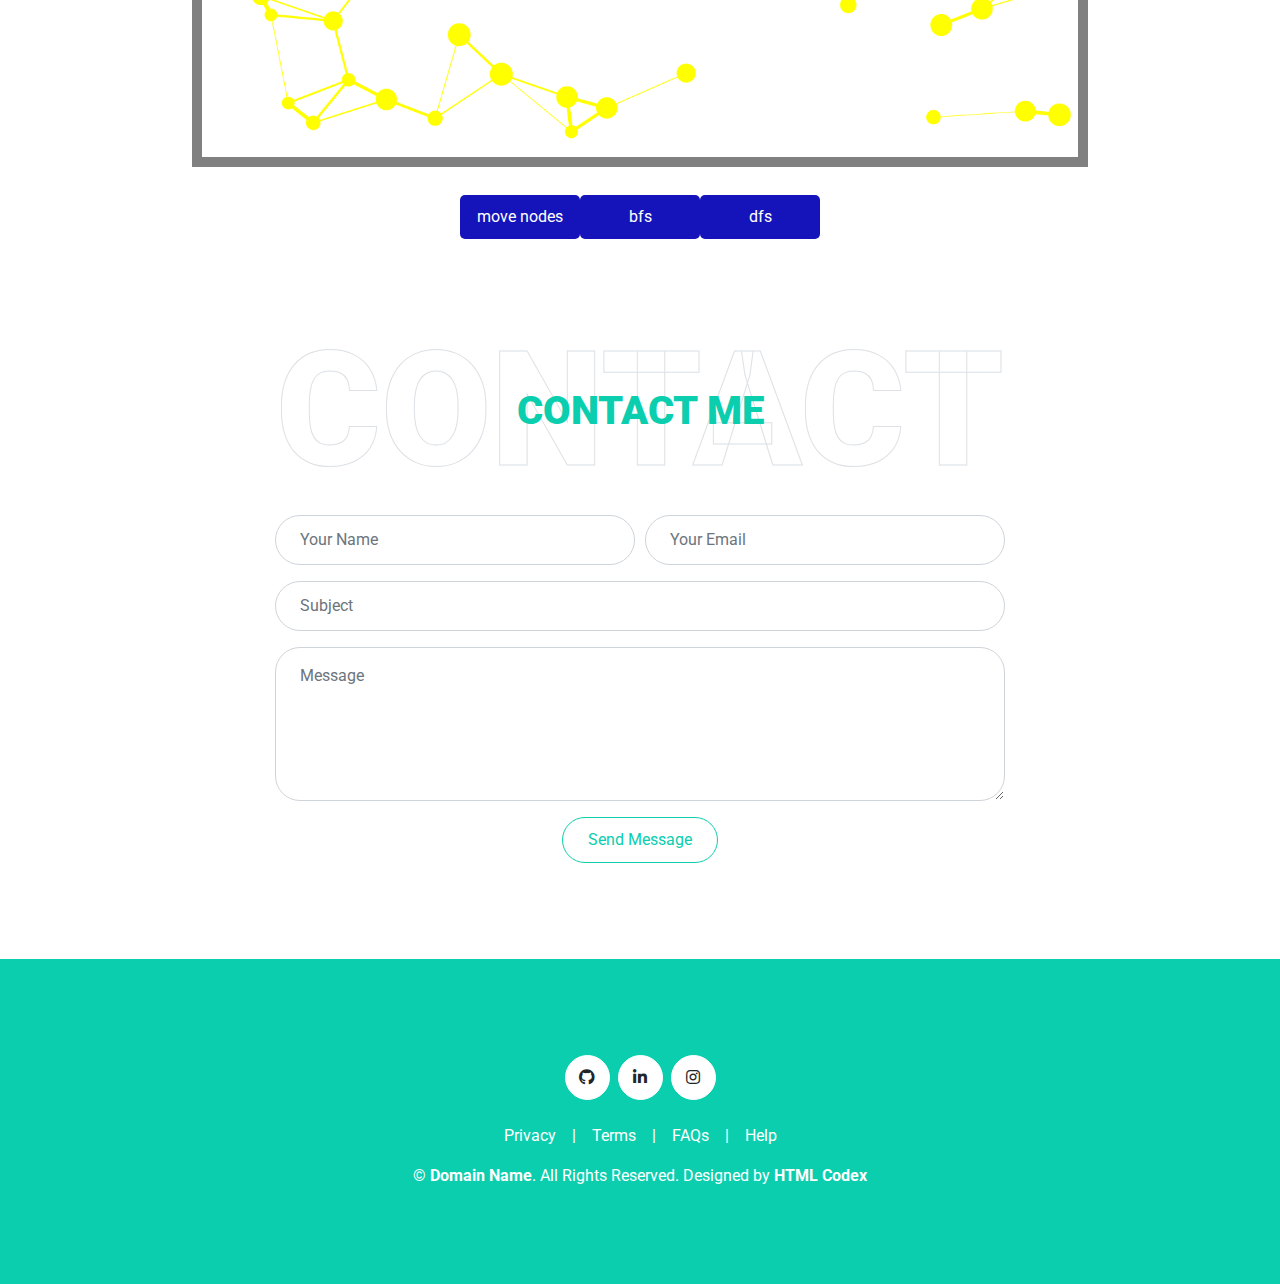
==== commit 1a28cd2b: "fixing links" ====
--- a/index.html
+++ b/index.html
@@ -365,7 +365,7 @@
                     <div class="position-relative overflow-hidden mb-2">
                         <img class="img-fluid rounded w-100" src="img/portfolio-1.jpg" alt="">
                         <div class="portfolio-btn bg-primary d-flex align-items-center justify-content-center">
-                            <a href="img/portfolio-1.jpg" data-lightbox="portfolio">
+                            <a href="https://github.com/Sami-Bensellam/PastProjects/tree/main/Survivor%20Defense/g33/SurvivorDefense">
                                 <i class="fa fa-plus text-white" style="font-size: 60px;"></i>
                             </a>
                         </div>
@@ -375,7 +375,7 @@
                     <div class="position-relative overflow-hidden mb-2">
                         <img class="img-fluid rounded w-100" src="img/portfolio-2.jpg" alt="">
                         <div class="portfolio-btn bg-primary d-flex align-items-center justify-content-center">
-                            <a href="img/portfolio-2.jpg" data-lightbox="portfolio">
+                            <a href="" >
                                 <i class="fa fa-plus text-white" style="font-size: 60px;"></i>
                             </a>
                         </div>
